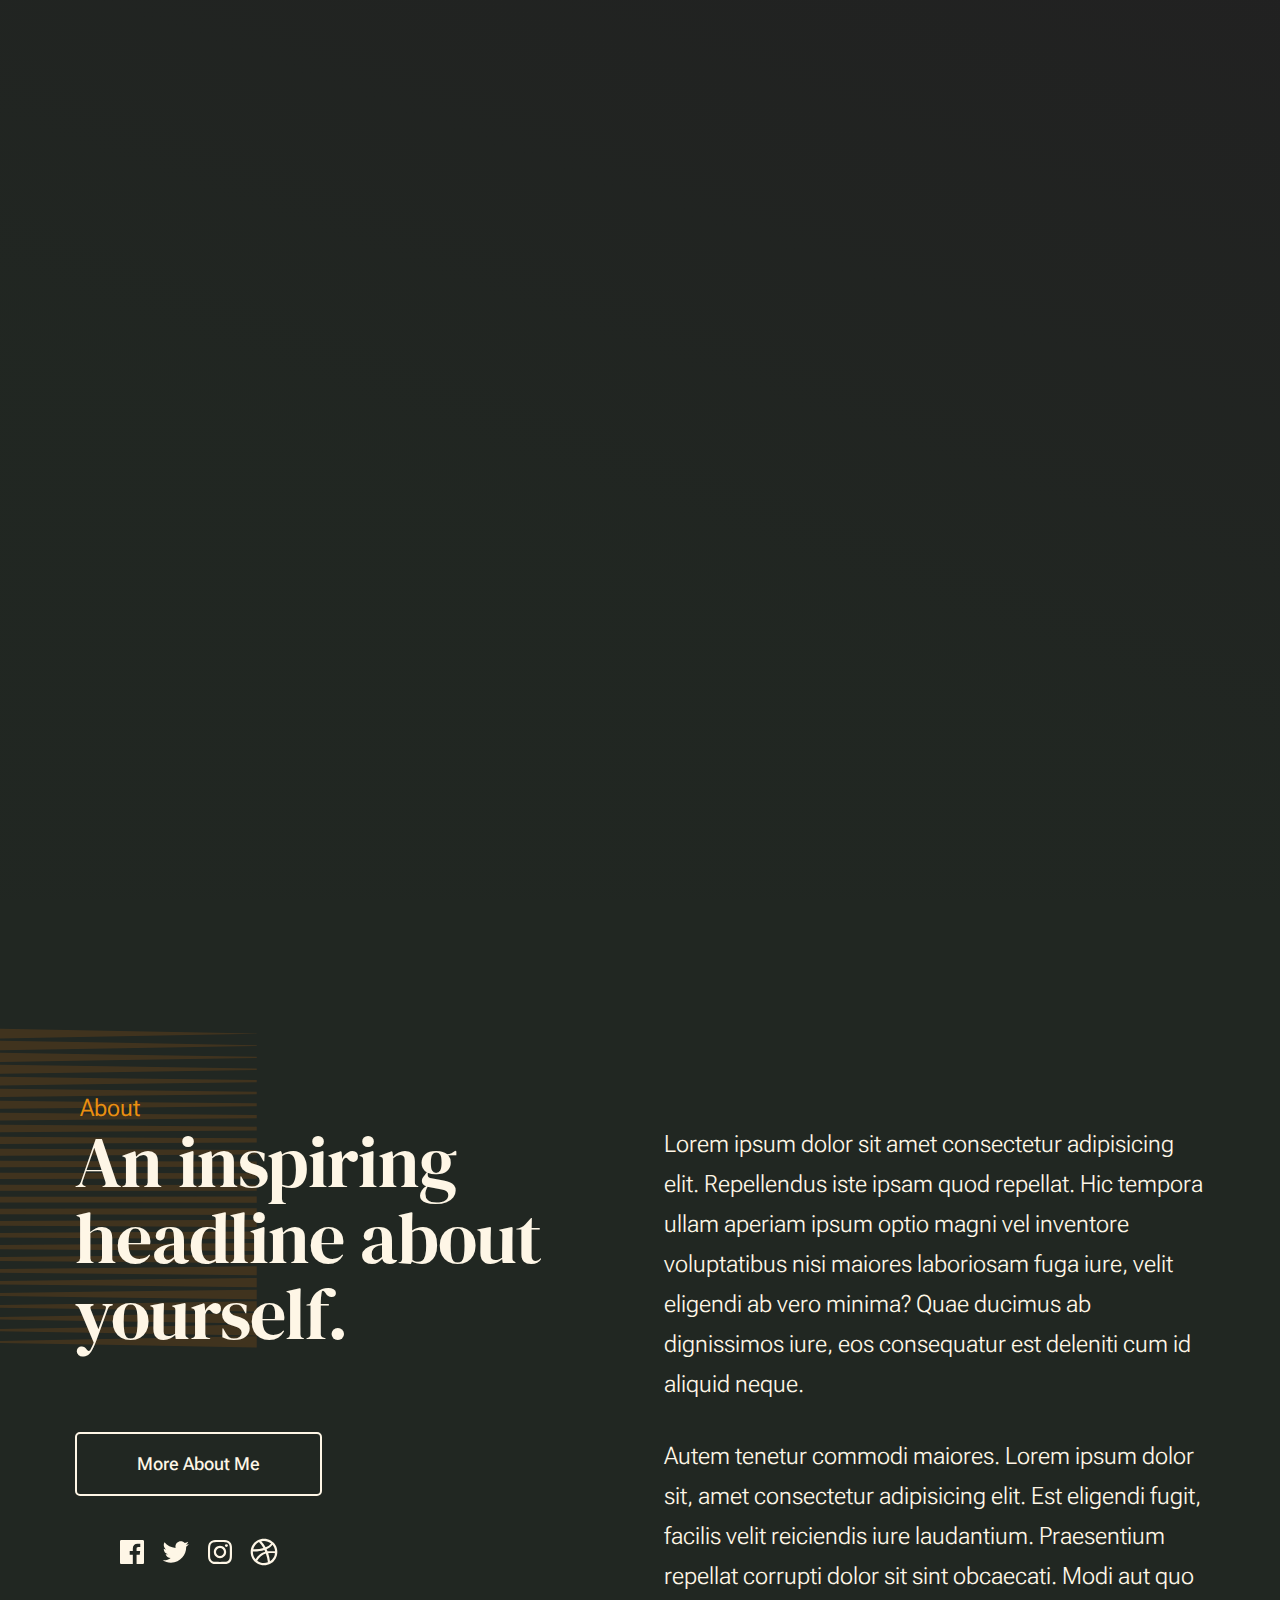
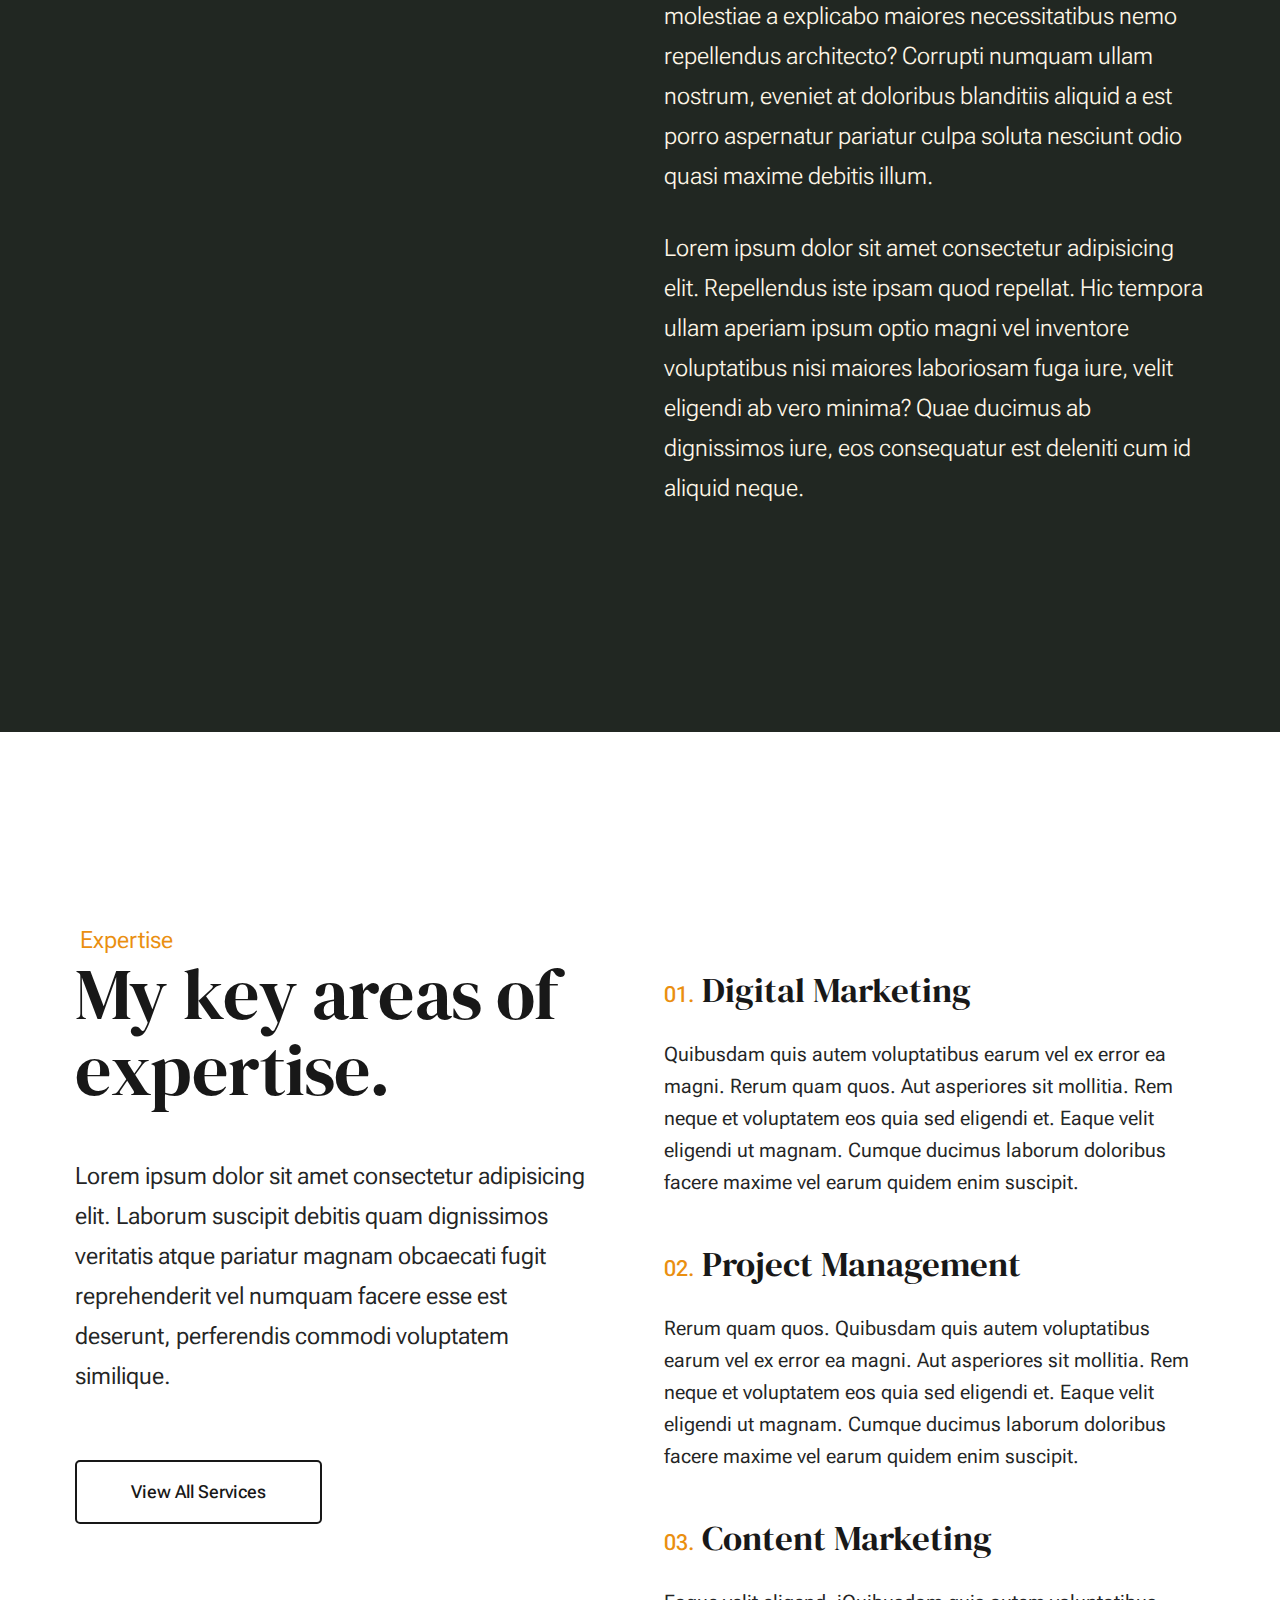
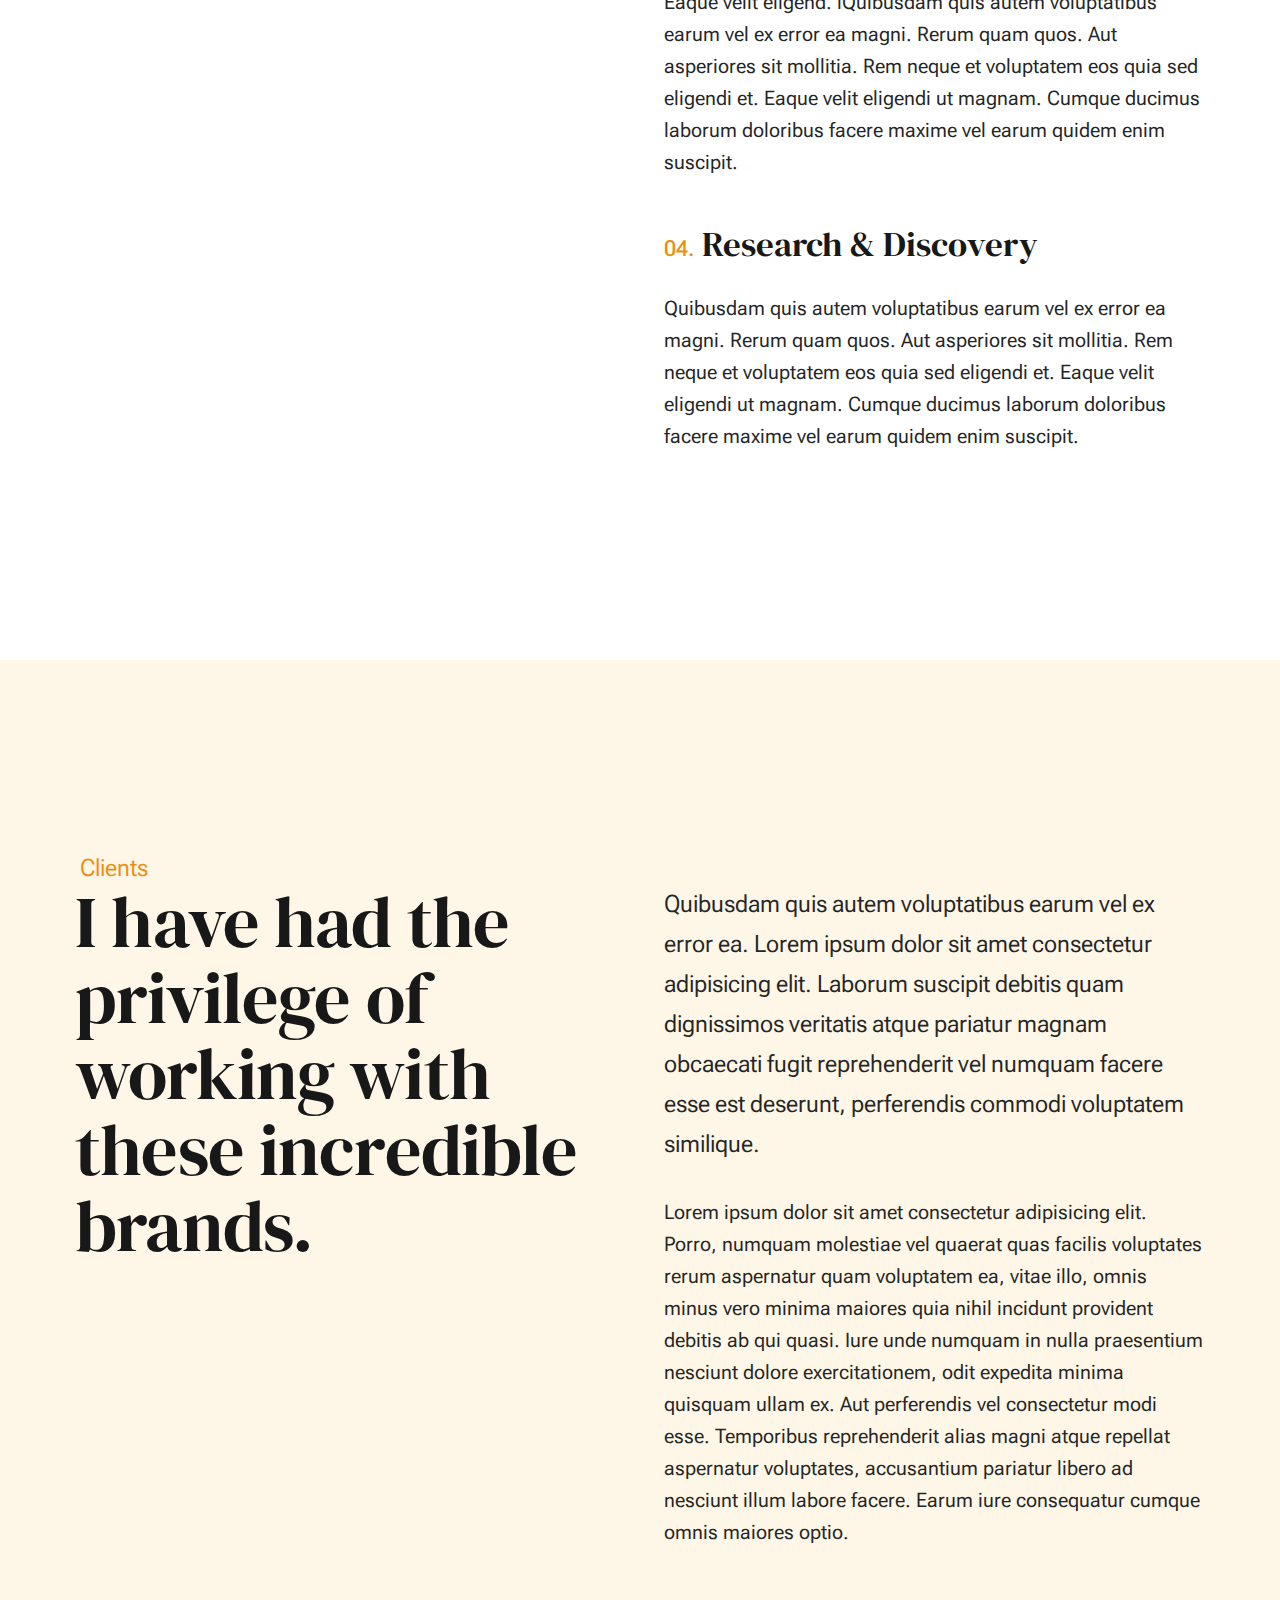
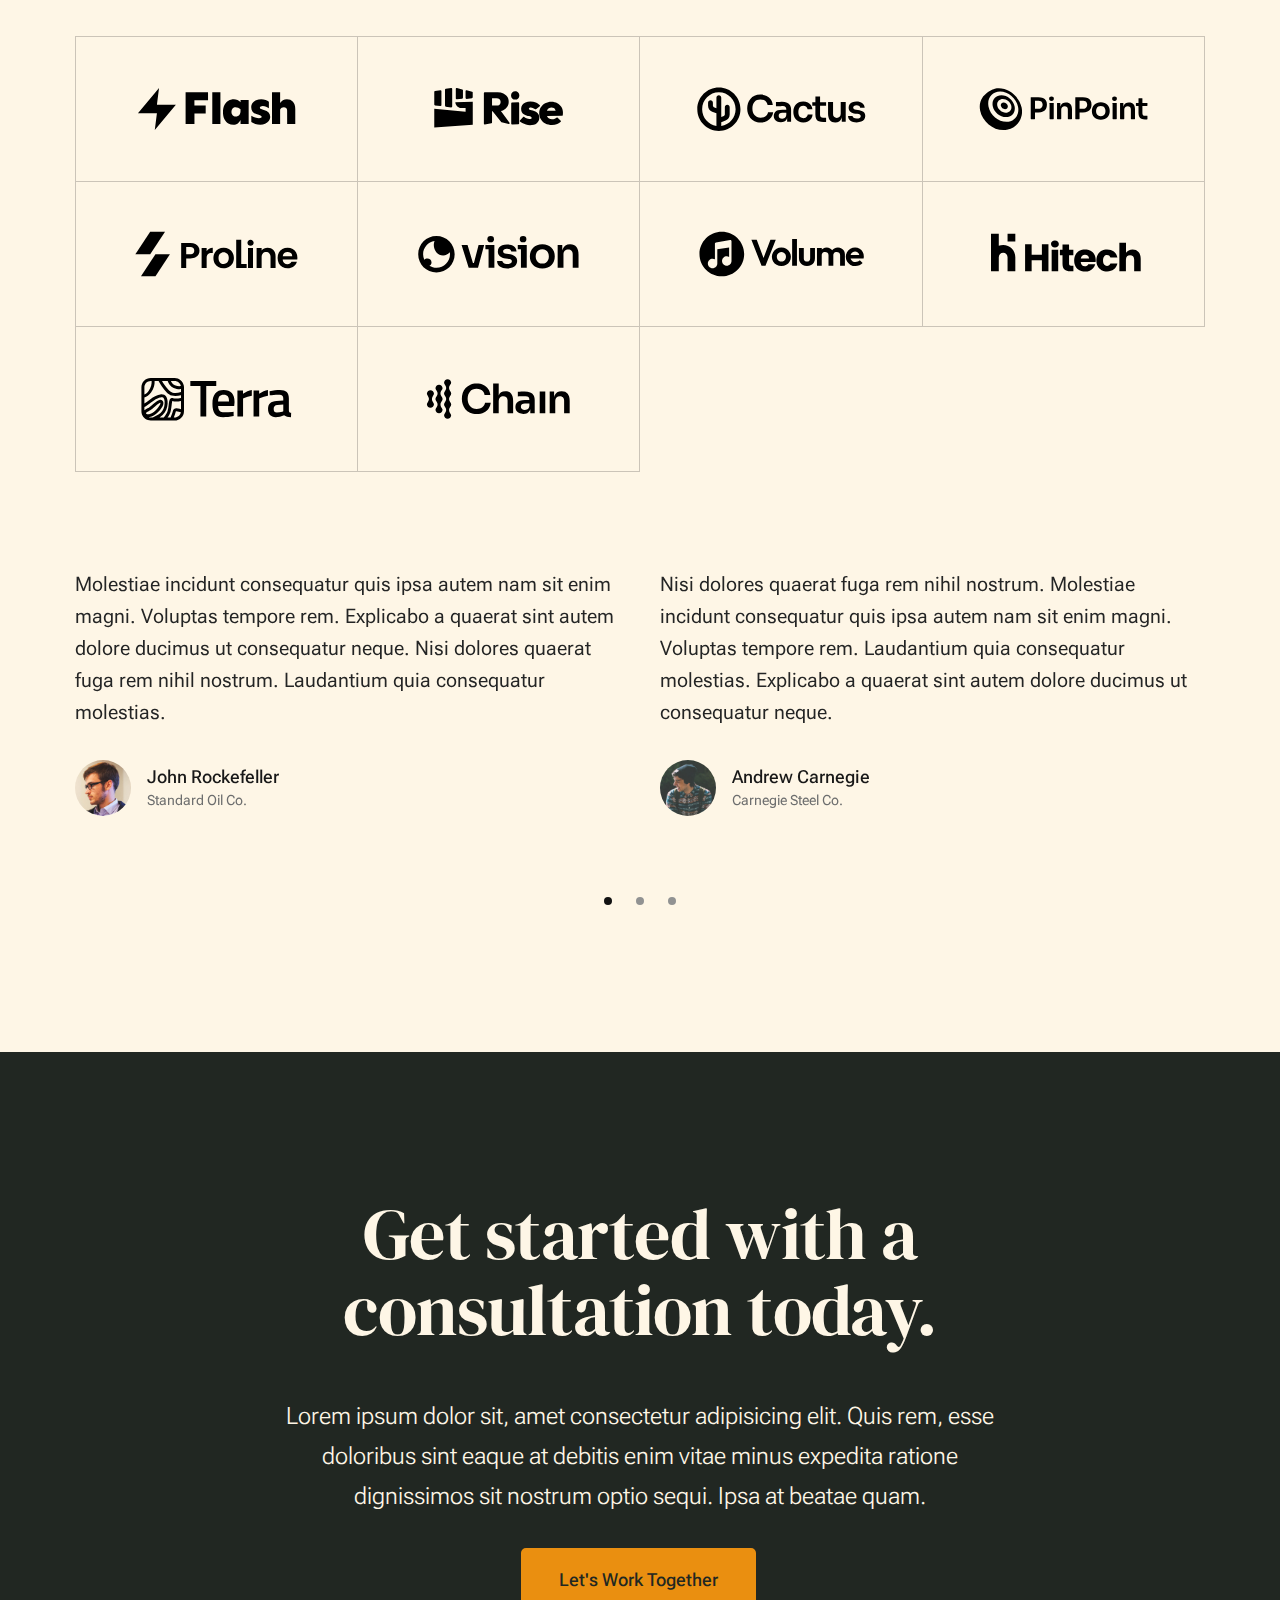
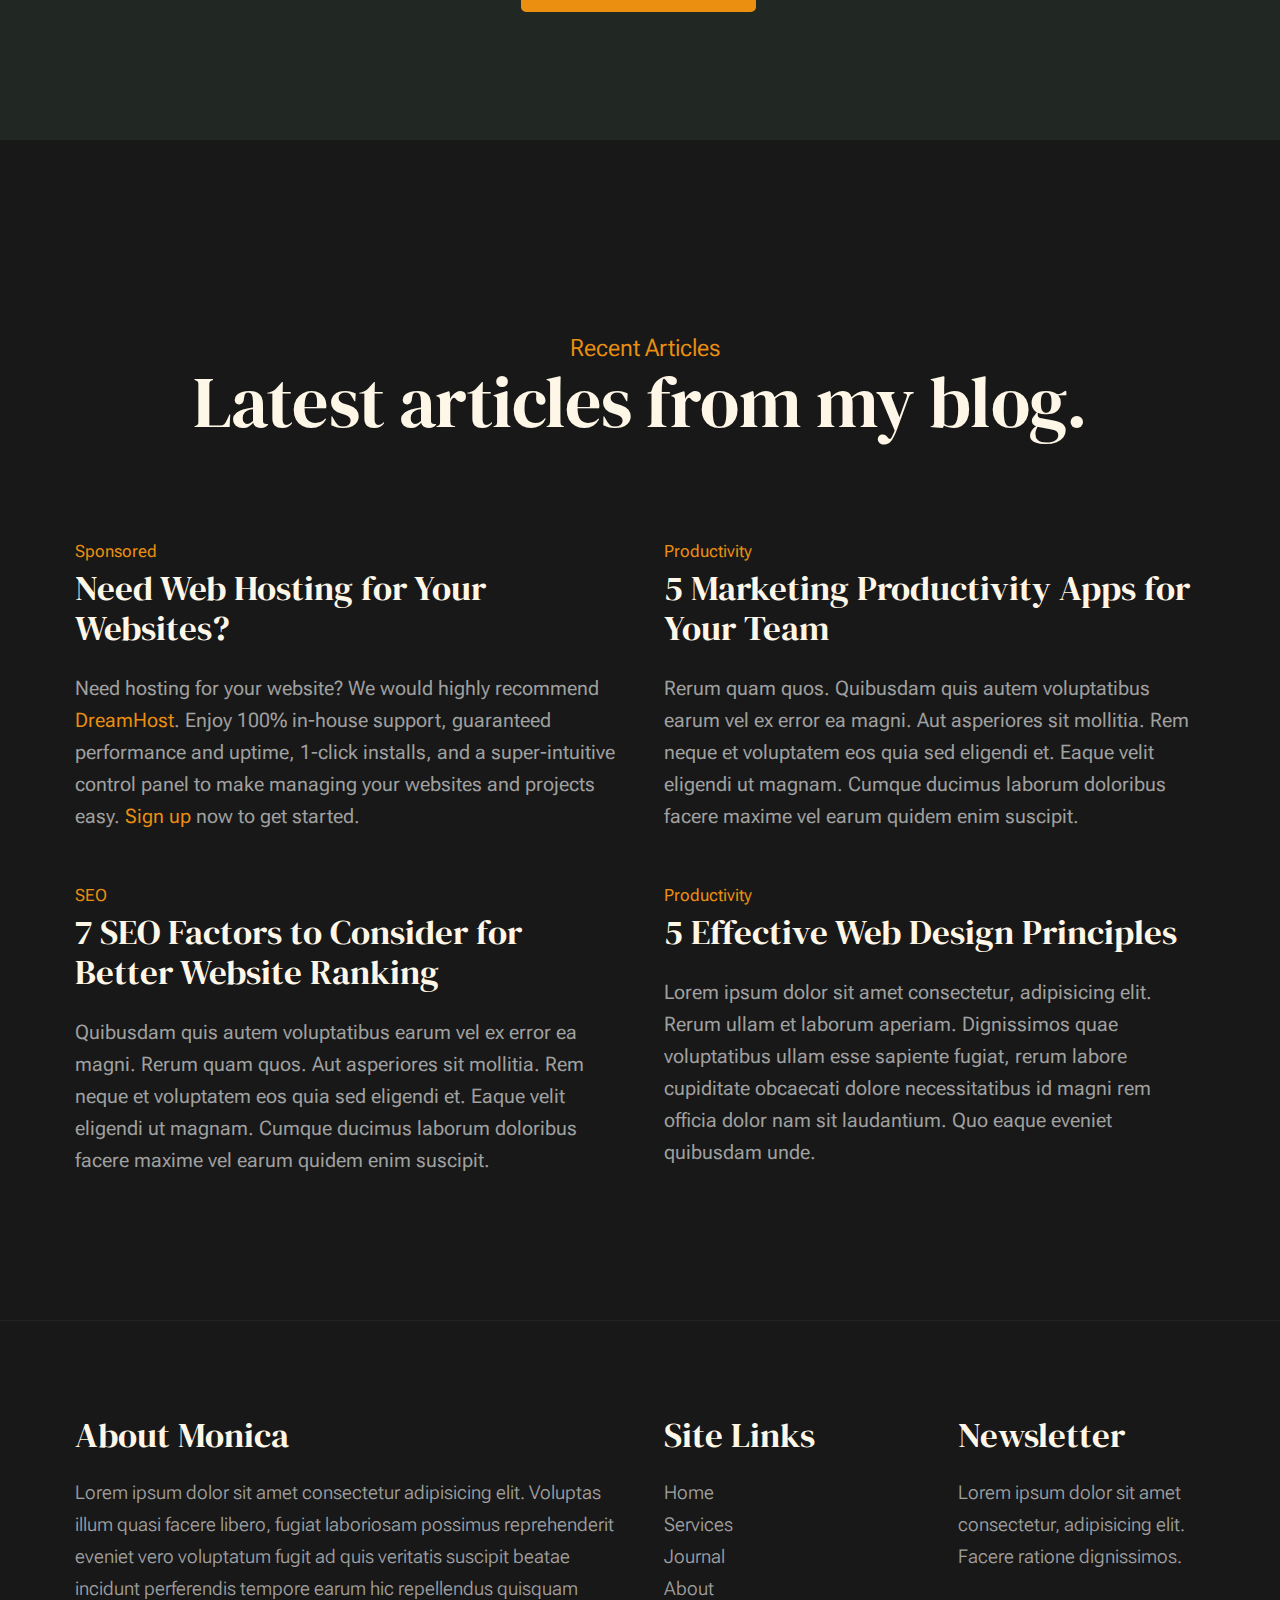
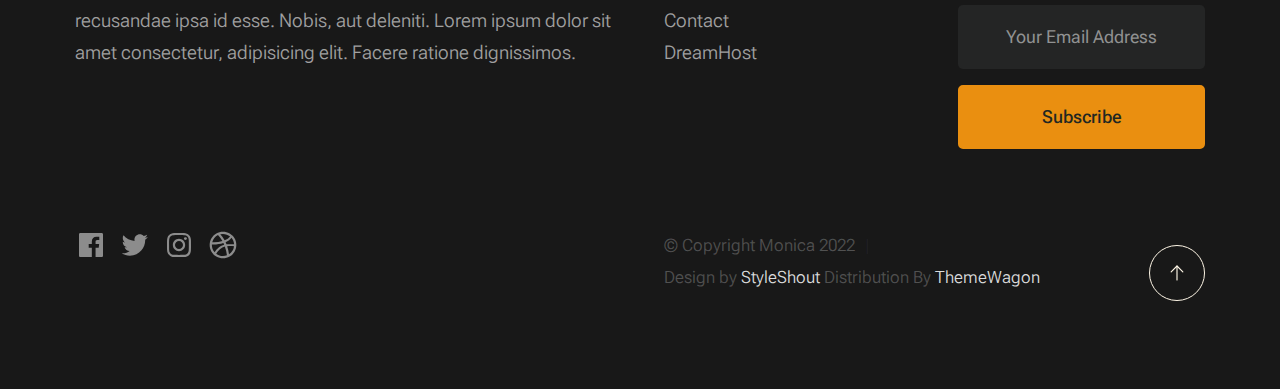
==== index.html @ dadaa689 "first commit" ====
<!DOCTYPE html>
<html lang="en" class="no-js" >
<head>

    <!--- basic page needs
    ================================================== -->
    <meta charset="utf-8">
    <meta name="viewport" content="width=device-width, initial-scale=1">
    <title>Denzel</title>

    <script>
        document.documentElement.classList.remove('no-js');
        document.documentElement.classList.add('js');
    </script>

    <!-- CSS
    ================================================== -->
    <link rel="stylesheet" href="css/vendor.css">
    <link rel="stylesheet" href="css/styles.css">

    <!-- favicons
    ================================================== -->
    <link rel="apple-touch-icon" sizes="180x180" href="apple-touch-icon.png">
    <link rel="icon" type="image/png" sizes="32x32" href="favicon-32x32.png">
    <link rel="icon" type="image/png" sizes="16x16" href="favicon-16x16.png">
    <link rel="manifest" href="site.webmanifest">

</head>


<body id="top">

    
    <!-- preloader
    ================================================== -->
    <div id="preloader">
        <div id="loader" class="dots-fade">
            <div></div>
            <div></div>
            <div></div>
        </div>
    </div>


    <!-- page wrap
    ================================================== -->
    <div id="page" class="s-pagewrap ss-home">


        <!-- # site header 
        ================================================== -->
        <header class="s-header">

            <div class="row s-header__inner width-sixteen-col">

                <div class="s-header__block">
                    <div class="s-header__logo">
                        <a class="logo" href="index.html">
                            <img src="images/logo.png" alt="Homepage">
                        </a>
                    </div>

                    <a class="s-header__menu-toggle" href="#0"><span>Menu</span></a>
                </div> <!-- end s-header__block -->

                <nav class="s-header__nav">
    
                    <ul class="s-header__menu-links">
                        <li><a href="about.html">About</a></li>
                        <li><a href="services.html">Services</a></li>
                        <li><a href="blog.html">Journal</a></li>
                        <li><a href="contact.html">Contact</a></li>
                    </ul> <!-- s-header__menu-links -->

                    <div class="s-header__contact">
                        <a href="contact.html" class="btn btn--primary s-header__contact-btn">Let's Work Together</a>                        
                    </div> <!-- s-header__contact -->
    
                </nav> <!-- end s-header__nav -->

            </div> <!-- end s-header__inner -->

        </header> <!-- end s-header -->


        <!-- # site main content
        ================================================== -->
        <section id="content" class="s-content">

            <!-- intro
            ----------------------------------------------- -->
            <section id="intro" class="s-intro">

                <div class="row s-intro__content width-sixteen-col">

                    <div class="column lg-12 s-intro__content-inner grid-block">
                        
                        <div class="s-intro__content-text">
                            <div class="s-intro__content-pretitle text-pretitle">Hello, I'm Monica</div>
                            <h1 class="s-intro__content-title">
                            I create marketing <br>
                            strategies for your <br>
                            business that get <br>
                            results.
                            </h1>
                        </div> <!-- s-intro__content-text -->

                        <div class="s-intro__content-media"> 
                            <div class="s-intro__content-media-inner">                               
                                <img src="images/intro-bg.jpg" srcset="images/intro-bg.jpg 1x, images/intro-bg@2x.jpg 2x" alt="">
                                <div class="lines">                               
                                    <span></span>                                  
                                </div>
                            </div>
                        </div> <!-- s-intro__content-media -->                      

                        <div class="s-intro__scroll-down">
                            <a href="#about" class="smoothscroll">
                                <div class="scroll-icon">
                                    <svg xmlns="http://www.w3.org/2000/svg" viewBox="0 0 24 24" width="36" height="36" fill="none" stroke="#97b34a" stroke-width="1" stroke-linecap="round" stroke-linejoin="round">&lt;!--!  Atomicons Free 1.00 by @atisalab License - https://atomicons.com/license/ (Icons: CC BY 4.0) Copyright 2021 Atomicons --&gt;<polyline points="7 13 12 18 17 13"></polyline><line x1="12" y1="18" x2="12" y2="6"></line></svg>
                                </div>
                                <span>Scroll for more</span>
                            </a>
                        </div> <!-- s-intro__scroll-down -->
                        
                    </div> <!-- s-intro__content-inner -->

                </div> <!-- s-intro__content -->

            </section> <!-- end s-intro -->

            <!-- about
            ----------------------------------------------- -->
            <section id="about" class="s-about target-section">

                <div class="row s-about__content width-sixteen-col">
                    <div class="column grid-block grid-section-split">

                        <img src="images/geometric_shape.svg" alt="" class="s-about__content-imgbg">

                        <div class="section-header grid-section-split__header">
                            <div class="text-pretitle">About</div>                           
                            <h2 class="text-display-title">
                            An inspiring headline about yourself.
                            </h2>                           
                        </div> <!-- end section-header -->

                        <div class="s-about__content-main grid-section-split__primary">
                            <p class="attention-getter">
                            Lorem ipsum dolor sit amet consectetur adipisicing elit. 
                            Repellendus iste ipsam quod repellat. Hic tempora ullam aperiam 
                            ipsum optio magni vel inventore voluptatibus nisi maiores laboriosam 
                            fuga iure, velit eligendi ab vero minima? Quae ducimus ab dignissimos 
                            iure, eos consequatur est deleniti cum id aliquid neque.
                            </p>

                            <p class="attention-getter">
                            Autem tenetur commodi maiores. Lorem ipsum dolor sit, amet consectetur adipisicing elit.  
                            Est eligendi fugit, facilis velit reiciendis iure laudantium. Praesentium repellat 
                            corrupti dolor sit sint obcaecati. Modi aut quo molestiae a explicabo maiores necessitatibus 
                            nemo repellendus architecto? Corrupti numquam ullam nostrum, eveniet at doloribus blanditiis 
                            aliquid a est porro aspernatur pariatur culpa soluta nesciunt odio quasi maxime debitis illum.
                            </p>

                            <p class="attention-getter">
                            Lorem ipsum dolor sit amet consectetur adipisicing elit. 
                            Repellendus iste ipsam quod repellat. Hic tempora ullam aperiam 
                            ipsum optio magni vel inventore voluptatibus nisi maiores laboriosam 
                            fuga iure, velit eligendi ab vero minima? Quae ducimus ab dignissimos 
                            iure, eos consequatur est deleniti cum id aliquid neque.
                            </p>
                        </div> <!-- end s-about__content-main -->

                        <div class="s-about__content-btn grid-section-split__bottom">
                            <a href="about.html" class="btn btn--stroke u-fullwidth">More About Me</a>

                            <ul class="s-about__social social-list">
                                <li>
                                    <a href="#0">
                                        <svg xmlns="http://www.w3.org/2000/svg" width="24" height="24" viewBox="0 0 24 24" style="fill:rgba(0, 0, 0, 1);transform:;-ms-filter:"><path d="M20,3H4C3.447,3,3,3.448,3,4v16c0,0.552,0.447,1,1,1h8.615v-6.96h-2.338v-2.725h2.338v-2c0-2.325,1.42-3.592,3.5-3.592 c0.699-0.002,1.399,0.034,2.095,0.107v2.42h-1.435c-1.128,0-1.348,0.538-1.348,1.325v1.735h2.697l-0.35,2.725h-2.348V21H20 c0.553,0,1-0.448,1-1V4C21,3.448,20.553,3,20,3z"></path></svg>
                                        <span class="u-screen-reader-text">Facebook</span>
                                    </a>
                                </li>
                                <li>
                                    <a href="#0">
                                        <svg xmlns="http://www.w3.org/2000/svg" width="24" height="24" viewBox="0 0 24 24" style="fill:rgba(0, 0, 0, 1);transform:;-ms-filter:"><path d="M19.633,7.997c0.013,0.175,0.013,0.349,0.013,0.523c0,5.325-4.053,11.461-11.46,11.461c-2.282,0-4.402-0.661-6.186-1.809 c0.324,0.037,0.636,0.05,0.973,0.05c1.883,0,3.616-0.636,5.001-1.721c-1.771-0.037-3.255-1.197-3.767-2.793 c0.249,0.037,0.499,0.062,0.761,0.062c0.361,0,0.724-0.05,1.061-0.137c-1.847-0.374-3.23-1.995-3.23-3.953v-0.05 c0.537,0.299,1.16,0.486,1.82,0.511C3.534,9.419,2.823,8.184,2.823,6.787c0-0.748,0.199-1.434,0.548-2.032 c1.983,2.443,4.964,4.04,8.306,4.215c-0.062-0.3-0.1-0.611-0.1-0.923c0-2.22,1.796-4.028,4.028-4.028 c1.16,0,2.207,0.486,2.943,1.272c0.91-0.175,1.782-0.512,2.556-0.973c-0.299,0.935-0.936,1.721-1.771,2.22 c0.811-0.088,1.597-0.312,2.319-0.624C21.104,6.712,20.419,7.423,19.633,7.997z"></path></svg>
                                        <span class="u-screen-reader-text">Twitter</span>
                                    </a>
                                </li>
                                <li>
                                    <a href="#0">
                                        <svg xmlns="http://www.w3.org/2000/svg" width="24" height="24" viewBox="0 0 24 24" style="fill:rgba(0, 0, 0, 1);transform:;-ms-filter:"><path d="M11.999,7.377c-2.554,0-4.623,2.07-4.623,4.623c0,2.554,2.069,4.624,4.623,4.624c2.552,0,4.623-2.07,4.623-4.624 C16.622,9.447,14.551,7.377,11.999,7.377L11.999,7.377z M11.999,15.004c-1.659,0-3.004-1.345-3.004-3.003 c0-1.659,1.345-3.003,3.004-3.003s3.002,1.344,3.002,3.003C15.001,13.659,13.658,15.004,11.999,15.004L11.999,15.004z"></path><circle cx="16.806" cy="7.207" r="1.078"></circle><path d="M20.533,6.111c-0.469-1.209-1.424-2.165-2.633-2.632c-0.699-0.263-1.438-0.404-2.186-0.42 c-0.963-0.042-1.268-0.054-3.71-0.054s-2.755,0-3.71,0.054C7.548,3.074,6.809,3.215,6.11,3.479C4.9,3.946,3.945,4.902,3.477,6.111 c-0.263,0.7-0.404,1.438-0.419,2.186c-0.043,0.962-0.056,1.267-0.056,3.71c0,2.442,0,2.753,0.056,3.71 c0.015,0.748,0.156,1.486,0.419,2.187c0.469,1.208,1.424,2.164,2.634,2.632c0.696,0.272,1.435,0.426,2.185,0.45 c0.963,0.042,1.268,0.055,3.71,0.055s2.755,0,3.71-0.055c0.747-0.015,1.486-0.157,2.186-0.419c1.209-0.469,2.164-1.424,2.633-2.633 c0.263-0.7,0.404-1.438,0.419-2.186c0.043-0.962,0.056-1.267,0.056-3.71s0-2.753-0.056-3.71C20.941,7.57,20.801,6.819,20.533,6.111z M19.315,15.643c-0.007,0.576-0.111,1.147-0.311,1.688c-0.305,0.787-0.926,1.409-1.712,1.711c-0.535,0.199-1.099,0.303-1.67,0.311 c-0.95,0.044-1.218,0.055-3.654,0.055c-2.438,0-2.687,0-3.655-0.055c-0.569-0.007-1.135-0.112-1.669-0.311 c-0.789-0.301-1.414-0.923-1.719-1.711c-0.196-0.534-0.302-1.099-0.311-1.669c-0.043-0.95-0.053-1.218-0.053-3.654 c0-2.437,0-2.686,0.053-3.655c0.007-0.576,0.111-1.146,0.311-1.687c0.305-0.789,0.93-1.41,1.719-1.712 c0.534-0.198,1.1-0.303,1.669-0.311c0.951-0.043,1.218-0.055,3.655-0.055c2.437,0,2.687,0,3.654,0.055 c0.571,0.007,1.135,0.112,1.67,0.311c0.786,0.303,1.407,0.925,1.712,1.712c0.196,0.534,0.302,1.099,0.311,1.669 c0.043,0.951,0.054,1.218,0.054,3.655c0,2.436,0,2.698-0.043,3.654H19.315z"></path></svg>
                                        <span class="u-screen-reader-text">Instagram</span>
                                    </a>
                                </li>
                                <li>
                                    <a href="#0">
                                        <svg xmlns="http://www.w3.org/2000/svg" width="24" height="24" viewBox="0 0 24 24" style="fill: rgba(0, 0, 0, 1);transform: ;msFilter:;"><path d="M20.66 6.98a9.932 9.932 0 0 0-3.641-3.64C15.486 2.447 13.813 2 12 2s-3.486.447-5.02 1.34c-1.533.893-2.747 2.107-3.64 3.64S2 10.187 2 12s.446 3.487 1.34 5.02a9.924 9.924 0 0 0 3.641 3.64C8.514 21.553 10.187 22 12 22s3.486-.447 5.02-1.34a9.932 9.932 0 0 0 3.641-3.64C21.554 15.487 22 13.813 22 12s-.446-3.487-1.34-5.02zM12 3.66c2 0 3.772.64 5.32 1.919-.92 1.174-2.286 2.14-4.1 2.9-1.002-1.813-2.088-3.327-3.261-4.54A7.715 7.715 0 0 1 12 3.66zM5.51 6.8a8.116 8.116 0 0 1 2.711-2.22c1.212 1.201 2.325 2.7 3.34 4.5-2 .6-4.114.9-6.341.9-.573 0-1.006-.013-1.3-.04A8.549 8.549 0 0 1 5.51 6.8zM3.66 12c0-.054.003-.12.01-.2.007-.08.01-.146.01-.2.254.014.641.02 1.161.02 2.666 0 5.146-.367 7.439-1.1.187.373.381.793.58 1.26-1.32.293-2.674 1.006-4.061 2.14S6.4 16.247 5.76 17.5c-1.4-1.587-2.1-3.42-2.1-5.5zM12 20.34c-1.894 0-3.594-.587-5.101-1.759.601-1.187 1.524-2.322 2.771-3.401 1.246-1.08 2.483-1.753 3.71-2.02a29.441 29.441 0 0 1 1.56 6.62 8.166 8.166 0 0 1-2.94.56zm7.08-3.96a8.351 8.351 0 0 1-2.58 2.621c-.24-2.08-.7-4.107-1.379-6.081.932-.066 1.765-.1 2.5-.1.799 0 1.686.034 2.659.1a8.098 8.098 0 0 1-1.2 3.46zm-1.24-5c-1.16 0-2.233.047-3.22.14a27.053 27.053 0 0 0-.68-1.62c2.066-.906 3.532-2.006 4.399-3.3 1.2 1.414 1.854 3.027 1.96 4.84-.812-.04-1.632-.06-2.459-.06z"></path></svg>
                                        <span class="u-screen-reader-text">Dribbble</span>
                                    </a>
                                </li>
                            </ul> <!-- end s-footer__social -->
                        </div> <!-- end s-about__content-btn -->
                    
                    </div> <!-- content-inner -->
                </div>
                
            </section> <!-- end s-about -->

            <!-- expertise
            ----------------------------------------------- -->
            <section id="expertise" class="s-expertise">

                <div class="row s-expertise__content width-sixteen-col">
                    <div class="column xl-12 grid-block grid-section-split">

                        <div class="section-header grid-section-split__header">
                            <div class="text-pretitle">Expertise</div>                           
                            <h2 class="text-display-title">
                            My key areas of expertise.
                            </h2>     
                            
                            <p class="lead">
                            Lorem ipsum dolor sit amet consectetur adipisicing elit. Laborum suscipit debitis quam dignissimos veritatis atque pariatur magnam obcaecati fugit reprehenderit vel numquam facere esse est deserunt, perferendis commodi voluptatem similique.
                            </p>
                        </div> <!-- end section-header -->

                        <div class="s-expertise__content-main grid-section-split__primary">

                            <div class="grid-list-items list-items show-ctr">
                                <div class="grid-list-items__item list-items__item">
                                    <div class="grid-list-items__title list-items__item-header">
                                        <h3 class="list-items__item-title">Digital Marketing</h3>
                                    </div>
                                    <div class="grid-list-items__text list-items__item-text">
                                        <p>
                                        Quibusdam quis autem voluptatibus earum vel ex error ea magni. Rerum quam quos. Aut asperiores 
                                        sit mollitia. Rem neque et voluptatem eos quia sed eligendi et. Eaque velit eligendi ut 
                                        magnam. Cumque ducimus laborum doloribus facere maxime vel earum quidem enim suscipit.
                                        </p>
                                    </div>
                                </div> <!-- list-item -->
                                <div class="grid-list-items__item list-items__item">
                                    <div class="grid-list-items__title list-items__item-header">
                                        <h3 class="list-items__item-title">Project Management</h3>
                                    </div>
                                    <div class="grid-list-items__text list-items__item-text">
                                        <p>
                                        Rerum quam quos. Quibusdam quis autem voluptatibus earum vel ex error ea magni. Aut asperiores 
                                        sit mollitia. Rem neque et voluptatem eos quia sed eligendi et. Eaque velit eligendi ut 
                                        magnam. Cumque ducimus laborum doloribus facere maxime vel earum quidem enim suscipit.
                                        </p>
                                    </div>
                                </div> <!-- list-expertise__item -->
                                <div class="grid-list-items__item list-items__item">
                                    <div class="grid-list-items__title list-items__item-header">
                                        <h3 class="list-items__item-title">Content Marketing</h3>
                                    </div>
                                    <div class="grid-list-items__text list-items__item-text">
                                        <p>
                                        Eaque velit eligend. iQuibusdam quis autem voluptatibus earum vel ex error ea magni. 
                                        Rerum quam quos. Aut asperiores sit mollitia. Rem neque et voluptatem eos quia sed eligendi et. 
                                        Eaque velit eligendi ut magnam. Cumque ducimus laborum doloribus facere maxime vel earum quidem enim suscipit.
                                        </p>
                                    </div>
                                </div> <!-- list-expertise__item -->
                                <div class="grid-list-items__item list-items__item">
                                    <div class="grid-list-items__title list-items__item-header">
                                        <h3 class="list-items__item-title">Research & Discovery</h3>
                                    </div>
                                    <div class="grid-list-items__text list-items__item-text">
                                        <p>
                                        Quibusdam quis autem voluptatibus earum vel ex error ea magni. Rerum quam quos. Aut asperiores 
                                        sit mollitia. Rem neque et voluptatem eos quia sed eligendi et. Eaque velit eligendi ut 
                                        magnam. Cumque ducimus laborum doloribus facere maxime vel earum quidem enim suscipit.
                                        </p>
                                    </div>
                                </div> <!-- list-expertise__item -->

                            </div> <!-- grid-list-items -->
                        </div> <!-- end s-expertise__content-main -->

                        <div class="s-expertise__content-btn grid-section-split__bottom">
                            <a href="services.html" class="btn btn--stroke u-fullwidth">View All Services</a>
                        </div> <!-- end s-about__content-btn -->

                    </div> <!-- end grid-block-->
                </div> <!-- end s-expertise__content -->

            </section> <!-- end s-expertise -->

            <!-- clients
            ----------------------------------------------- -->
            <section id="clients" class="s-clients">          

                <div class="row s-clients__content-block width-sixteen-col">
                    <div class="column xl-12 grid-block grid-section-split">
                    
                        <div class="section-header grid-section-split__header">
                            <div class="text-pretitle">Clients</div>                           
                            <h2 class="text-display-title">
                            I have had the privilege of working with these incredible brands.
                            </h2>       
                        </div> <!-- end section-header -->
                    
                        <div class="grid-section-split__primary">
                            <p class="lead">
                            Quibusdam quis autem voluptatibus earum vel ex error ea. Lorem ipsum dolor sit amet consectetur 
                            adipisicing elit. Laborum suscipit debitis quam dignissimos veritatis atque pariatur magnam 
                            obcaecati fugit reprehenderit vel numquam facere esse est deserunt, perferendis commodi voluptatem similique.
                            </p>   

                            <p>
                            Lorem ipsum dolor sit amet consectetur adipisicing elit. Porro, numquam molestiae vel quaerat quas 
                            facilis voluptates rerum aspernatur quam voluptatem ea, vitae illo, omnis minus vero minima maiores 
                            quia nihil incidunt provident debitis ab qui quasi. Iure unde numquam in nulla praesentium nesciunt 
                            dolore exercitationem, odit expedita minima quisquam ullam ex. Aut perferendis vel consectetur modi esse.
                            Temporibus reprehenderit alias magni atque repellat aspernatur voluptates, accusantium pariatur libero ad 
                            nesciunt illum labore facere. Earum iure consequatur cumque omnis maiores optio.
                            </p>
                        </div> <!-- end grid-section-split__primary -->
                    
                    </div> <!-- end column -->
                </div> <!-- end row -->

                <div class="row s-clients__content-block width-sixteen-col">
                    <div class="column xl-12">
                    
                        <div class="clients-list">                            
                            <div class="clients-list__item">
                                <a href="#0">
                                    <img src="images/clients/flash.svg" alt="">
                                </a>
                            </div>
                            <div class="clients-list__item">
                                <a href="#0">
                                    <img src="images/clients/rise.svg" alt="">
                                </a>
                            </div>
                            <div class="clients-list__item">
                                <a href="#0">
                                    <img src="images/clients/cactus.svg" alt="">
                                </a>
                            </div>
                            <div class="clients-list__item">
                                <a href="#0">
                                    <img src="images/clients/pinpoint.svg" alt="">
                                </a>
                            </div>
                            <div class="clients-list__item">
                                <a href="#0">
                                    <img src="images/clients/proline.svg" alt="">
                                </a>
                            </div>
                            <div class="clients-list__item">
                                <a href="#0">
                                    <img src="images/clients/vision.svg" alt="">
                                </a>
                            </div>
                            <div class="column clients-list__item">
                                <a href="#0">
                                    <img src="images/clients/volume.svg" alt="">
                                </a>
                            </div>
                            <div class="column clients-list__item">
                                <a href="#0">
                                    <img src="images/clients/hitech.svg" alt="">
                                </a>
                            </div><div class="clients-list__item">
                                <a href="#0">
                                    <img src="images/clients/terra.svg" alt="">
                                </a>
                            </div>
                            <div class="clients-list__item">
                                <a href="#0">
                                    <img src="images/clients/chain.svg" alt="">
                                </a>
                            </div>
                        </div> <!-- end clients-list -->

                    </div> <!-- end column -->
                </div> <!-- end row -->
                                
                <div class="row s-clients__content-block width-sixteen-col">
                    <div class="column xl-12 testimonials">
                    
                        <div class="swiper-container testimonials__slider home-slider">

                            <div class="swiper-wrapper">
                                <div class="testimonials__slide swiper-slide">
                                    <p>
                                    Molestiae incidunt consequatur quis ipsa autem nam sit enim magni. Voluptas tempore rem. 
                                    Explicabo a quaerat sint autem dolore ducimus ut consequatur neque. Nisi dolores quaerat fuga rem nihil nostrum.
                                    Laudantium quia consequatur molestias.
                                    </p>
                                    <div class="testimonials__author">
                                        <img src="images/avatars/user-01.jpg" alt="Author image" class="testimonials__avatar">
                                        <cite class="testimonials__cite">
                                            <strong>John Rockefeller</strong>
                                            <span>Standard Oil Co.</span>
                                        </cite>
                                    </div>
                                </div>
                                <div class="testimonials__slide swiper-slide">
                                    <p>
                                    Nisi dolores quaerat fuga rem nihil nostrum. Molestiae incidunt consequatur quis ipsa autem nam sit enim magni. 
                                    Voluptas tempore rem. Laudantium quia consequatur molestias.
                                    Explicabo a quaerat sint autem dolore ducimus ut consequatur neque.
                                    </p>
                                    <div class="testimonials__author">
                                        <img src="images/avatars/user-04.jpg" alt="Author image" class="testimonials__avatar">
                                        <cite class="testimonials__cite">
                                            <strong>Andrew Carnegie</strong>
                                            <span>Carnegie Steel Co.</span>
                                        </cite>
                                    </div>
                                </div>
                                <div class="testimonials__slide swiper-slide">
                                    <p>
                                    Voluptas tempore rem. Molestiae incidunt consequatur quis ipsa autem nam sit enim magni.  
                                    Explicabo a quaerat sint autem dolore ducimus ut consequatur neque. 
                                    Nisi dolores quaerat fuga rem nihil nostrum. Laudantium quia consequatur molestias.
                                    </p>
                                    <div class="testimonials__author">
                                        <img src="images/avatars/user-06.jpg" alt="Author image" class="testimonials__avatar">
                                        <cite class="testimonials__cite">
                                            <strong>Henry Ford</strong>
                                            <span>Ford Motor Co.</span>
                                        </cite>
                                    </div>
                                </div>
                                <div class="testimonials__slide swiper-slide">
                                    <p>
                                    Molestiae incidunt consequatur quis ipsa autem nam sit enim magni. Voluptas tempore rem. 
                                    Explicabo a quaerat sint autem dolore ducimus ut consequatur neque. Nisi dolores quaerat fuga rem nihil nostrum.
                                    Laudantium quia consequatur molestias.
                                    </p>
                                    <div class="testimonials__author">
                                        <img src="images/avatars/user-02.jpg" alt="Author image" class="testimonials__avatar">
                                        <cite class="testimonials__cite">
                                            <strong>John Morgan</strong>
                                            <span>JP Morgan & Co.</span>
                                        </cite>
                                    </div>
                                </div> 
                            </div> <!-- end swiper-wrapper --> 

                            <div class="swiper-pagination"></div>

                        </div> <!--end testimonials__slider -->                    
                    
                    </div> <!-- end column -->
                </div> <!-- end row -->


            </section> <!-- end s-clients -->            

        </section> <!-- s-content-->

        <!-- # cta
        ================================================== -->
        <section id="cta" class="s-cta">

            <div class="row row-x-center text-center">
                <div class="column xl-8 lg-12">

                    <div class="s-cta__content">
                        <h2 class="text-display-title">
                        Get started with a consultation today.
                        </h2>
                        <p class="lead">
                        Lorem ipsum dolor sit, amet consectetur adipisicing elit. Quis rem, esse doloribus sint eaque at debitis enim vitae minus expedita ratione dignissimos sit nostrum optio sequi. Ipsa at beatae quam.
                        </p>
                        <a href="contact.html" class="btn btn--primary">Let's Work Together</a>
                    </div>

                </div>
            </div>

        </section> <!-- end s-cta -->

        <!-- # journal
        ================================================== -->
        <section id="journal" class="s-journal">

            <div class="row s-journal__content width-sixteen-col">
                <div class="column xl-12 grid-block">

                    <div class="grid-full section-header text-center">
                        <div class="text-pretitle">Recent Articles</div>                           
                        <h2 class="text-display-title">
                        Latest articles from my blog.
                        </h2>  
                    </div> <!-- end section-header --> 

                    <div class="grid-full s-journal__content-main grid-list-items">

                        <div class="grid-list-items__item blog-card">
                            <div class="blog-card__header">
                                <div class="blog-card__cat-links">
                                    <a href="https://www.dreamhost.com/r.cgi?287326">Sponsored</a>
                                </div>
                                <h3 class="blog-card__title"><a href="https://www.dreamhost.com/r.cgi?287326">Need Web Hosting for Your Websites?</a></h3>
                            </div>
                            <div class="blog-card__text">
                                <p>
                                Need hosting for your website? We would highly recommend <a href="https://www.dreamhost.com/r.cgi?287326">DreamHost</a>.
                                Enjoy 100% in-house support, guaranteed performance and uptime, 1-click installs, and a super-intuitive control 
                                panel to make managing your websites and projects easy. <a href="https://www.dreamhost.com/r.cgi?287326">Sign up</a> now to get started.
                                </p>
                            </div>
                        </div> <!-- end blog-card -->
                        <div class="grid-list-items__item blog-card">
                            <div class="blog-card__header">
                                <div class="blog-card__cat-links">
                                    <a href="blog.html">Productivity</a>
                                </div>
                                <h3 class="blog-card__title"><a href="single.html">5 Marketing Productivity Apps for Your Team</a></h3>
                            </div>
                            <div class="blog-card__text">
                                <p>
                                Rerum quam quos. Quibusdam quis autem voluptatibus earum vel ex error ea magni. Aut asperiores 
                                sit mollitia. Rem neque et voluptatem eos quia sed eligendi et. Eaque velit eligendi ut 
                                magnam. Cumque ducimus laborum doloribus facere maxime vel earum quidem enim suscipit.
                                </p>
                            </div>
                        </div> <!-- end blog-card -->
                        <div class="grid-list-items__item blog-card">
                            <div class="blog-card__header">
                                <div class="blog-card__cat-links">
                                    <a href="blog.html">SEO</a>
                                </div>
                                <h3 class="blog-card__title"><a href="single.html">7 SEO Factors to Consider for Better Website Ranking</a></h3>
                            </div>
                            <div class="blog-card__text">
                                <p>
                                Quibusdam quis autem voluptatibus earum vel ex error ea magni. Rerum quam quos. Aut asperiores 
                                sit mollitia. Rem neque et voluptatem eos quia sed eligendi et. Eaque velit eligendi ut 
                                magnam. Cumque ducimus laborum doloribus facere maxime vel earum quidem enim suscipit.
                                </p>
                            </div>
                        </div> <!-- end blog card -->
                        <div class="grid-list-items__item blog-card">
                            <div class="blog-card__header">
                                <div class="blog-card__cat-links">
                                    <a href="blog.html">Productivity</a>
                                </div>
                                <h3 class="blog-card__title"><a href="single.html">5 Effective Web Design Principles</a></h3>
                            </div>
                            <div class="blog-card__text">
                                <p>
                                Lorem ipsum dolor sit amet consectetur, adipisicing elit. Rerum ullam et laborum aperiam. 
                                Dignissimos quae voluptatibus ullam esse sapiente fugiat, rerum labore cupiditate obcaecati 
                                dolore necessitatibus id magni rem officia dolor nam sit laudantium. Quo eaque eveniet quibusdam unde. 
                                </p>
                            </div>
                        </div> <!-- end blog-card -->

                    </div> <!-- end grid-list-items -->

                </div> <!-- end grid-block-->
            </div> <!-- end s-journal__content -->

        </section> <!-- end s-journal -->


        <!-- # footer 
        ================================================== -->
        <footer class="s-footer">
            <div class="row s-footer__content">
                <div class="column xl-6 lg-6 md-12 s-footer__block s-footer__about">                    
                    <h3>About Monica</h3>
                    <p>
                    Lorem ipsum dolor sit amet consectetur adipisicing elit. Voluptas illum quasi facere libero, 
                    fugiat laboriosam possimus reprehenderit eveniet vero voluptatum fugit ad quis veritatis suscipit beatae 
                    incidunt perferendis tempore earum hic repellendus quisquam recusandae ipsa id esse. Nobis, aut deleniti.
                    Lorem ipsum dolor sit amet consectetur, adipisicing elit. Facere ratione dignissimos.
                    </p>               
                </div>                
                <div class="column xl-3 lg-6 md-12 s-footer__block s-footer__site-links">
                    <h3>Site Links</h3>
                    <ul class="link-list">
                        <li><a href="index.html">Home</a></li>
                        <li><a href="services.html">Services</a></li>
                        <li><a href="blog.html">Journal</a></li>
                        <li><a href="about.html">About</a></li>
                        <li><a href="contact.html">Contact</a></li>
                        <li><a href="https://www.dreamhost.com/r.cgi?287326">DreamHost</a></li>
                    </ul>
                </div>
                <div class="column xl-3 lg-6 md-12 tab-12 s-footer__block s-footer__newsletter">
                    <h3>Newsletter</h3>

                    <p>
                    Lorem ipsum dolor sit amet consectetur, adipisicing elit. Facere ratione dignissimos.
                    </p>

                    <div class="subscribe-form">
                        <form id="mc-form" class="mc-form">
                            <input type="email" name="EMAIL" id="mce-EMAIL" class="u-fullwidth text-center" placeholder="Your Email Address" title="The domain portion of the email address is invalid (the portion after the @)." pattern="^([^\x00-\x20\x22\x28\x29\x2c\x2e\x3a-\x3c\x3e\x40\x5b-\x5d\x7f-\xff]+|\x22([^\x0d\x22\x5c\x80-\xff]|\x5c[\x00-\x7f])*\x22)(\x2e([^\x00-\x20\x22\x28\x29\x2c\x2e\x3a-\x3c\x3e\x40\x5b-\x5d\x7f-\xff]+|\x22([^\x0d\x22\x5c\x80-\xff]|\x5c[\x00-\x7f])*\x22))*\x40([^\x00-\x20\x22\x28\x29\x2c\x2e\x3a-\x3c\x3e\x40\x5b-\x5d\x7f-\xff]+|\x5b([^\x0d\x5b-\x5d\x80-\xff]|\x5c[\x00-\x7f])*\x5d)(\x2e([^\x00-\x20\x22\x28\x29\x2c\x2e\x3a-\x3c\x3e\x40\x5b-\x5d\x7f-\xff]+|\x5b([^\x0d\x5b-\x5d\x80-\xff]|\x5c[\x00-\x7f])*\x5d))*(\.\w{2,})+$" required>
                            <input type="submit" name="subscribe" value="Subscribe" class="btn btn--primary btn--small u-fullwidth">
                            <!-- <div style="position: absolute; left: -5000px;" aria-hidden="true"><input type="text" name="b_cdb7b577e41181934ed6a6a44_9a91cfe7b3" tabindex="-1" value=""></div> -->
                            <div class="mc-status"></div>
                        </form>
                    </div>
                </div>
            </div>    
            
            <div class="row s-footer__bottom">
                <div class="column xl-6 lg-12">
                    <ul class="s-footer__social social-list">
                        <li>
                            <a href="#0">
                                <svg xmlns="http://www.w3.org/2000/svg" width="24" height="24" viewBox="0 0 24 24" style="fill:rgba(0, 0, 0, 1);transform:;-ms-filter:"><path d="M20,3H4C3.447,3,3,3.448,3,4v16c0,0.552,0.447,1,1,1h8.615v-6.96h-2.338v-2.725h2.338v-2c0-2.325,1.42-3.592,3.5-3.592 c0.699-0.002,1.399,0.034,2.095,0.107v2.42h-1.435c-1.128,0-1.348,0.538-1.348,1.325v1.735h2.697l-0.35,2.725h-2.348V21H20 c0.553,0,1-0.448,1-1V4C21,3.448,20.553,3,20,3z"></path></svg>
                                <span class="u-screen-reader-text">Facebook</span>
                            </a>
                        </li>
                        <li>
                            <a href="#0">
                                <svg xmlns="http://www.w3.org/2000/svg" width="24" height="24" viewBox="0 0 24 24" style="fill:rgba(0, 0, 0, 1);transform:;-ms-filter:"><path d="M19.633,7.997c0.013,0.175,0.013,0.349,0.013,0.523c0,5.325-4.053,11.461-11.46,11.461c-2.282,0-4.402-0.661-6.186-1.809 c0.324,0.037,0.636,0.05,0.973,0.05c1.883,0,3.616-0.636,5.001-1.721c-1.771-0.037-3.255-1.197-3.767-2.793 c0.249,0.037,0.499,0.062,0.761,0.062c0.361,0,0.724-0.05,1.061-0.137c-1.847-0.374-3.23-1.995-3.23-3.953v-0.05 c0.537,0.299,1.16,0.486,1.82,0.511C3.534,9.419,2.823,8.184,2.823,6.787c0-0.748,0.199-1.434,0.548-2.032 c1.983,2.443,4.964,4.04,8.306,4.215c-0.062-0.3-0.1-0.611-0.1-0.923c0-2.22,1.796-4.028,4.028-4.028 c1.16,0,2.207,0.486,2.943,1.272c0.91-0.175,1.782-0.512,2.556-0.973c-0.299,0.935-0.936,1.721-1.771,2.22 c0.811-0.088,1.597-0.312,2.319-0.624C21.104,6.712,20.419,7.423,19.633,7.997z"></path></svg>
                                <span class="u-screen-reader-text">Twitter</span>
                            </a>
                        </li>
                        <li>
                            <a href="#0">
                                <svg xmlns="http://www.w3.org/2000/svg" width="24" height="24" viewBox="0 0 24 24" style="fill:rgba(0, 0, 0, 1);transform:;-ms-filter:"><path d="M11.999,7.377c-2.554,0-4.623,2.07-4.623,4.623c0,2.554,2.069,4.624,4.623,4.624c2.552,0,4.623-2.07,4.623-4.624 C16.622,9.447,14.551,7.377,11.999,7.377L11.999,7.377z M11.999,15.004c-1.659,0-3.004-1.345-3.004-3.003 c0-1.659,1.345-3.003,3.004-3.003s3.002,1.344,3.002,3.003C15.001,13.659,13.658,15.004,11.999,15.004L11.999,15.004z"></path><circle cx="16.806" cy="7.207" r="1.078"></circle><path d="M20.533,6.111c-0.469-1.209-1.424-2.165-2.633-2.632c-0.699-0.263-1.438-0.404-2.186-0.42 c-0.963-0.042-1.268-0.054-3.71-0.054s-2.755,0-3.71,0.054C7.548,3.074,6.809,3.215,6.11,3.479C4.9,3.946,3.945,4.902,3.477,6.111 c-0.263,0.7-0.404,1.438-0.419,2.186c-0.043,0.962-0.056,1.267-0.056,3.71c0,2.442,0,2.753,0.056,3.71 c0.015,0.748,0.156,1.486,0.419,2.187c0.469,1.208,1.424,2.164,2.634,2.632c0.696,0.272,1.435,0.426,2.185,0.45 c0.963,0.042,1.268,0.055,3.71,0.055s2.755,0,3.71-0.055c0.747-0.015,1.486-0.157,2.186-0.419c1.209-0.469,2.164-1.424,2.633-2.633 c0.263-0.7,0.404-1.438,0.419-2.186c0.043-0.962,0.056-1.267,0.056-3.71s0-2.753-0.056-3.71C20.941,7.57,20.801,6.819,20.533,6.111z M19.315,15.643c-0.007,0.576-0.111,1.147-0.311,1.688c-0.305,0.787-0.926,1.409-1.712,1.711c-0.535,0.199-1.099,0.303-1.67,0.311 c-0.95,0.044-1.218,0.055-3.654,0.055c-2.438,0-2.687,0-3.655-0.055c-0.569-0.007-1.135-0.112-1.669-0.311 c-0.789-0.301-1.414-0.923-1.719-1.711c-0.196-0.534-0.302-1.099-0.311-1.669c-0.043-0.95-0.053-1.218-0.053-3.654 c0-2.437,0-2.686,0.053-3.655c0.007-0.576,0.111-1.146,0.311-1.687c0.305-0.789,0.93-1.41,1.719-1.712 c0.534-0.198,1.1-0.303,1.669-0.311c0.951-0.043,1.218-0.055,3.655-0.055c2.437,0,2.687,0,3.654,0.055 c0.571,0.007,1.135,0.112,1.67,0.311c0.786,0.303,1.407,0.925,1.712,1.712c0.196,0.534,0.302,1.099,0.311,1.669 c0.043,0.951,0.054,1.218,0.054,3.655c0,2.436,0,2.698-0.043,3.654H19.315z"></path></svg>
                                <span class="u-screen-reader-text">Instagram</span>
                            </a>
                        </li>
                        <li>
                            <a href="#0">
                                <svg xmlns="http://www.w3.org/2000/svg" width="24" height="24" viewBox="0 0 24 24" style="fill: rgba(0, 0, 0, 1);transform: ;msFilter:;"><path d="M20.66 6.98a9.932 9.932 0 0 0-3.641-3.64C15.486 2.447 13.813 2 12 2s-3.486.447-5.02 1.34c-1.533.893-2.747 2.107-3.64 3.64S2 10.187 2 12s.446 3.487 1.34 5.02a9.924 9.924 0 0 0 3.641 3.64C8.514 21.553 10.187 22 12 22s3.486-.447 5.02-1.34a9.932 9.932 0 0 0 3.641-3.64C21.554 15.487 22 13.813 22 12s-.446-3.487-1.34-5.02zM12 3.66c2 0 3.772.64 5.32 1.919-.92 1.174-2.286 2.14-4.1 2.9-1.002-1.813-2.088-3.327-3.261-4.54A7.715 7.715 0 0 1 12 3.66zM5.51 6.8a8.116 8.116 0 0 1 2.711-2.22c1.212 1.201 2.325 2.7 3.34 4.5-2 .6-4.114.9-6.341.9-.573 0-1.006-.013-1.3-.04A8.549 8.549 0 0 1 5.51 6.8zM3.66 12c0-.054.003-.12.01-.2.007-.08.01-.146.01-.2.254.014.641.02 1.161.02 2.666 0 5.146-.367 7.439-1.1.187.373.381.793.58 1.26-1.32.293-2.674 1.006-4.061 2.14S6.4 16.247 5.76 17.5c-1.4-1.587-2.1-3.42-2.1-5.5zM12 20.34c-1.894 0-3.594-.587-5.101-1.759.601-1.187 1.524-2.322 2.771-3.401 1.246-1.08 2.483-1.753 3.71-2.02a29.441 29.441 0 0 1 1.56 6.62 8.166 8.166 0 0 1-2.94.56zm7.08-3.96a8.351 8.351 0 0 1-2.58 2.621c-.24-2.08-.7-4.107-1.379-6.081.932-.066 1.765-.1 2.5-.1.799 0 1.686.034 2.659.1a8.098 8.098 0 0 1-1.2 3.46zm-1.24-5c-1.16 0-2.233.047-3.22.14a27.053 27.053 0 0 0-.68-1.62c2.066-.906 3.532-2.006 4.399-3.3 1.2 1.414 1.854 3.027 1.96 4.84-.812-.04-1.632-.06-2.459-.06z"></path></svg>
                                <span class="u-screen-reader-text">Dribbble</span>
                            </a>
                        </li>
                    </ul> <!-- end s-footer__social -->
                </div>
                <div class="column xl-6 lg-12">
                    <p class="ss-copyright">
                        <span>© Copyright Monica 2022</span> 
                        <span>Design by <a href="https://www.styleshout.com/">StyleShout</a> Distribution By <a href="https://themewagon.com">ThemeWagon</a></span>
                    </p>
                </div>

                <div class="ss-go-top">
                    <a class="smoothscroll" title="Back to Top" href="#top">
                        <svg xmlns="http://www.w3.org/2000/svg" viewBox="0 0 24 24" width="36" height="36" fill="none" stroke="#ffffff" stroke-width="1" stroke-linecap="round" stroke-linejoin="round">&lt;!--!  Atomicons Free 1.00 by @atisalab License - https://atomicons.com/license/ (Icons: CC BY 4.0) Copyright 2021 Atomicons --&gt;<polyline points="17 11 12 6 7 11"></polyline><line x1="12" y1="18" x2="12" y2="6"></line></svg>
                    </a>
                </div> <!-- end ss-go-top -->
            </div>
            
        </footer> <!-- end s-footer -->

    </div> <!-- end page-wrap -->

    <!-- Java Script
    ================================================== -->
    <script src="js/plugins.js"></script>
    <script src="js/main.js"></script>

</body>
</html>
---- css/vendor.css ----
/* ===================================================================
 * Monica Third-party Stylesheets
 * Template Ver. 1.0.0
 * 12-13-2022
 * -------------------------------------------------------------------
 *
 * TOC:
 * # PrismJS
 * # Swiper
 *
 * ------------------------------------------------------------------- */


/* ===================================================================
 * # PrismJS 1.20.0
 *   https://prismjs.com/download.html#themes=prism-okaidia&languages=markup+css+clike+javascript+markup-templating+php 
 *   
 *   okaidia theme for JavaScript, CSS and HTML
 *   Loosely based on Monokai textmate theme by http://www.monokai.nl/
 *   @author ocodia
 * ------------------------------------------------------------------- */
code[class*=language-],
pre[class*=language-] {
  color          : #f8f8f2;
  background     : none;
  text-shadow    : 0 1px rgba(0, 0, 0, 0.3);
  font-family    : var(--font-mono);
  font-size      : calc(var(--text-size) * 0.9444);
  text-align     : left;
  white-space    : pre;
  word-spacing   : normal;
  word-break     : normal;
  word-wrap      : normal;
  line-height    : var(--vspace-1);
  -moz-tab-size  : 4;
  -o-tab-size    : 4;
  tab-size       : 4;
  -webkit-hyphens: none;
  -ms-hyphens    : none;
  hyphens        : none;
}

/* Code blocks */
pre[class*=language-] {
  padding : var(--vspace-0_5) 0 var(--vspace-1);
  margin  : var(--vspace-1) 0;
  overflow: auto;
}

:not(pre)>code[class*=language-],
pre[class*=language-] {
  background: #272822;
}

/* Inline code */
:not(pre)>code[class*=language-] {
  padding    : 0.1em;
  white-space: normal;
}

.token.comment,
.token.prolog,
.token.doctype,
.token.cdata {
  color: slategray;
}

.token.punctuation {
  color: #f8f8f2;
}

.token.namespace {
  opacity: 0.7;
}

.token.property,
.token.tag,
.token.constant,
.token.symbol,
.token.deleted {
  color: #f92672;
}

.token.boolean,
.token.number {
  color: #ae81ff;
}

.token.selector,
.token.attr-name,
.token.string,
.token.char,
.token.builtin,
.token.inserted {
  color: #a6e22e;
}

.token.operator,
.token.entity,
.token.url,
.language-css .token.string,
.style .token.string,
.token.variable {
  color: #f8f8f2;
}

.token.atrule,
.token.attr-value,
.token.function,
.token.class-name {
  color: #e6db74;
}

.token.keyword {
  color: #66d9ef;
}

.token.regex,
.token.important {
  color: #fd971f;
}

.token.important,
.token.bold {
  font-weight: bold;
}

.token.italic {
  font-style: italic;
}

.token.entity {
  cursor: help;
}



/* ===================================================================
 * # Swiper 6.4.5
 *   Most modern mobile touch slider and framework with hardware accelerated transitions
 *   https://swiperjs.com
 *
 *   Copyright 2014-2020 Vladimir Kharlampidi
 *
 *   Released under the MIT License
 *
 *   Released on: December 18, 2020
 * ------------------------------------------------------------------- */
@font-face {
  font-family: "swiper-icons";
  src        : url("data:application/font-woff;charset=utf-8;base64, [base64]//wADZ2x5ZgAAAywAAADMAAAD2MHtryVoZWFkAAABbAAAADAAAAA2E2+eoWhoZWEAAAGcAAAAHwAAACQC9gDzaG10eAAAAigAAAAZAAAArgJkABFsb2NhAAAC0AAAAFoAAABaFQAUGG1heHAAAAG8AAAAHwAAACAAcABAbmFtZQAAA/gAAAE5AAACXvFdBwlwb3N0AAAFNAAAAGIAAACE5s74hXjaY2BkYGAAYpf5Hu/j+W2+MnAzMYDAzaX6QjD6/4//Bxj5GA8AuRwMYGkAPywL13jaY2BkYGA88P8Agx4j+/8fQDYfA1AEBWgDAIB2BOoAeNpjYGRgYNBh4GdgYgABEMnIABJzYNADCQAACWgAsQB42mNgYfzCOIGBlYGB0YcxjYGBwR1Kf2WQZGhhYGBiYGVmgAFGBiQQkOaawtDAoMBQxXjg/wEGPcYDDA4wNUA2CCgwsAAAO4EL6gAAeNpj2M0gyAACqxgGNWBkZ2D4/wMA+xkDdgAAAHjaY2BgYGaAYBkGRgYQiAHyGMF8FgYHIM3DwMHABGQrMOgyWDLEM1T9/w8UBfEMgLzE////P/5//f/V/xv+r4eaAAeMbAxwIUYmIMHEgKYAYjUcsDAwsLKxc3BycfPw8jEQA/[base64]/uznmfPFBNODM2K7MTQ45YEAZqGP81AmGGcF3iPqOop0r1SPTaTbVkfUe4HXj97wYE+yNwWYxwWu4v1ugWHgo3S1XdZEVqWM7ET0cfnLGxWfkgR42o2PvWrDMBSFj/IHLaF0zKjRgdiVMwScNRAoWUoH78Y2icB/yIY09An6AH2Bdu/UB+yxopYshQiEvnvu0dURgDt8QeC8PDw7Fpji3fEA4z/PEJ6YOB5hKh4dj3EvXhxPqH/SKUY3rJ7srZ4FZnh1PMAtPhwP6fl2PMJMPDgeQ4rY8YT6Gzao0eAEA409DuggmTnFnOcSCiEiLMgxCiTI6Cq5DZUd3Qmp10vO0LaLTd2cjN4fOumlc7lUYbSQcZFkutRG7g6JKZKy0RmdLY680CDnEJ+UMkpFFe1RN7nxdVpXrC4aTtnaurOnYercZg2YVmLN/d/gczfEimrE/fs/bOuq29Zmn8tloORaXgZgGa78yO9/cnXm2BpaGvq25Dv9S4E9+5SIc9PqupJKhYFSSl47+Qcr1mYNAAAAeNptw0cKwkAAAMDZJA8Q7OUJvkLsPfZ6zFVERPy8qHh2YER+3i/BP83vIBLLySsoKimrqKqpa2hp6+jq6RsYGhmbmJqZSy0sraxtbO3sHRydnEMU4uR6yx7JJXveP7WrDycAAAAAAAH//wACeNpjYGRgYOABYhkgZgJCZgZNBkYGLQZtIJsFLMYAAAw3ALgAeNolizEKgDAQBCchRbC2sFER0YD6qVQiBCv/H9ezGI6Z5XBAw8CBK/m5iQQVauVbXLnOrMZv2oLdKFa8Pjuru2hJzGabmOSLzNMzvutpB3N42mNgZGBg4GKQYzBhYMxJLMlj4GBgAYow/P/PAJJhLM6sSoWKfWCAAwDAjgbRAAB42mNgYGBkAIIbCZo5IPrmUn0hGA0AO8EFTQAA") format("woff");
  font-weight: 400;
  font-style : normal;
}

:root {
  --swiper-theme-color: #007aff;
}

.swiper-container {
  margin-left : auto;
  margin-right: auto;
  position    : relative;
  overflow    : hidden;
  list-style  : none;
  padding     : 0;
  /* Fix of Webkit flickering */
  z-index     : 1;
}

.swiper-container-vertical>.swiper-wrapper {
  flex-direction: column;
}

.swiper-wrapper {
  position           : relative;
  width              : 100%;
  height             : 100%;
  z-index            : 1;
  display            : flex;
  transition-property: transform;
  box-sizing         : content-box;
}

.swiper-container-android .swiper-slide,
.swiper-wrapper {
  transform: translate3d(0px, 0, 0);
}

.swiper-container-multirow>.swiper-wrapper {
  flex-wrap: wrap;
}

.swiper-container-multirow-column>.swiper-wrapper {
  flex-wrap     : wrap;
  flex-direction: column;
}

.swiper-container-free-mode>.swiper-wrapper {
  transition-timing-function: ease-out;
  margin                    : 0 auto;
}

.swiper-slide {
  flex-shrink        : 0;
  width              : 100%;
  height             : 100%;
  position           : relative;
  transition-property: transform;
}

.swiper-slide-invisible-blank {
  visibility: hidden;
}

/* Auto Height */
.swiper-container-autoheight,
.swiper-container-autoheight .swiper-slide {
  height: auto;
}

.swiper-container-autoheight .swiper-wrapper {
  align-items        : flex-start;
  transition-property: transform, height;
}

/* 3D Effects */
.swiper-container-3d {
  perspective: 1200px;
}

.swiper-container-3d .swiper-wrapper,
.swiper-container-3d .swiper-slide,
.swiper-container-3d .swiper-slide-shadow-left,
.swiper-container-3d .swiper-slide-shadow-right,
.swiper-container-3d .swiper-slide-shadow-top,
.swiper-container-3d .swiper-slide-shadow-bottom,
.swiper-container-3d .swiper-cube-shadow {
  transform-style: preserve-3d;
}

.swiper-container-3d .swiper-slide-shadow-left,
.swiper-container-3d .swiper-slide-shadow-right,
.swiper-container-3d .swiper-slide-shadow-top,
.swiper-container-3d .swiper-slide-shadow-bottom {
  position      : absolute;
  left          : 0;
  top           : 0;
  width         : 100%;
  height        : 100%;
  pointer-events: none;
  z-index       : 10;
}

.swiper-container-3d .swiper-slide-shadow-left {
  background-image: linear-gradient(to left, rgba(0, 0, 0, 0.5), rgba(0, 0, 0, 0));
}

.swiper-container-3d .swiper-slide-shadow-right {
  background-image: linear-gradient(to right, rgba(0, 0, 0, 0.5), rgba(0, 0, 0, 0));
}

.swiper-container-3d .swiper-slide-shadow-top {
  background-image: linear-gradient(to top, rgba(0, 0, 0, 0.5), rgba(0, 0, 0, 0));
}

.swiper-container-3d .swiper-slide-shadow-bottom {
  background-image: linear-gradient(to bottom, rgba(0, 0, 0, 0.5), rgba(0, 0, 0, 0));
}

/* CSS Mode */
.swiper-container-css-mode>.swiper-wrapper {
  overflow          : auto;
  scrollbar-width   : none;
  /* For Firefox */
  -ms-overflow-style: none;
  /* For Internet Explorer and Edge */
}

.swiper-container-css-mode>.swiper-wrapper::-webkit-scrollbar {
  display: none;
}

.swiper-container-css-mode>.swiper-wrapper>.swiper-slide {
  scroll-snap-align: start start;
}

.swiper-container-horizontal.swiper-container-css-mode>.swiper-wrapper {
  -ms-scroll-snap-type: x mandatory;
  scroll-snap-type    : x mandatory;
}

.swiper-container-vertical.swiper-container-css-mode>.swiper-wrapper {
  -ms-scroll-snap-type: y mandatory;
  scroll-snap-type    : y mandatory;
}

:root {
  --swiper-navigation-size   : 44px;
  /*
    --swiper-navigation-color: var(--swiper-theme-color);
    */
}

.swiper-button-prev,
.swiper-button-next {
  position       : absolute;
  top            : 50%;
  width          : calc(var(--swiper-navigation-size) / 44 * 27);
  height         : var(--swiper-navigation-size);
  margin-top     : calc(-1 * var(--swiper-navigation-size) / 2);
  z-index        : 10;
  cursor         : pointer;
  display        : flex;
  align-items    : center;
  justify-content: center;
  color          : var(--swiper-navigation-color, var(--swiper-theme-color));
}

.swiper-button-prev.swiper-button-disabled,
.swiper-button-next.swiper-button-disabled {
  opacity       : 0.35;
  cursor        : auto;
  pointer-events: none;
}

.swiper-button-prev:after,
.swiper-button-next:after {
  font-family   : swiper-icons;
  font-size     : var(--swiper-navigation-size);
  text-transform: none !important;
  letter-spacing: 0;
  text-transform: none;
  font-variant  : initial;
  line-height   : 1;
}

.swiper-button-prev,
.swiper-container-rtl .swiper-button-next {
  left : 10px;
  right: auto;
}

.swiper-button-prev:after,
.swiper-container-rtl .swiper-button-next:after {
  content: "prev";
}

.swiper-button-next,
.swiper-container-rtl .swiper-button-prev {
  right: 10px;
  left : auto;
}

.swiper-button-next:after,
.swiper-container-rtl .swiper-button-prev:after {
  content: "next";
}

.swiper-button-prev.swiper-button-white,
.swiper-button-next.swiper-button-white {
  --swiper-navigation-color: #ffffff;
}

.swiper-button-prev.swiper-button-black,
.swiper-button-next.swiper-button-black {
  --swiper-navigation-color: #000000;
}

.swiper-button-lock {
  display: none;
}

:root {
  /*
    --swiper-pagination-color: var(--swiper-theme-color);
    */
}

.swiper-pagination {
  position  : absolute;
  text-align: center;
  transition: 300ms opacity;
  transform : translate3d(0, 0, 0);
  z-index   : 10;
}

.swiper-pagination.swiper-pagination-hidden {
  opacity: 0;
}

/* Common Styles */
.swiper-pagination-fraction,
.swiper-pagination-custom,
.swiper-container-horizontal>.swiper-pagination-bullets {
  bottom: 10px;
  left  : 0;
  width : 100%;
}

/* Bullets */
.swiper-pagination-bullets-dynamic {
  overflow : hidden;
  font-size: 0;
}

.swiper-pagination-bullets-dynamic .swiper-pagination-bullet {
  transform: scale(0.33);
  position : relative;
}

.swiper-pagination-bullets-dynamic .swiper-pagination-bullet-active {
  transform: scale(1);
}

.swiper-pagination-bullets-dynamic .swiper-pagination-bullet-active-main {
  transform: scale(1);
}

.swiper-pagination-bullets-dynamic .swiper-pagination-bullet-active-prev {
  transform: scale(0.66);
}

.swiper-pagination-bullets-dynamic .swiper-pagination-bullet-active-prev-prev {
  transform: scale(0.33);
}

.swiper-pagination-bullets-dynamic .swiper-pagination-bullet-active-next {
  transform: scale(0.66);
}

.swiper-pagination-bullets-dynamic .swiper-pagination-bullet-active-next-next {
  transform: scale(0.33);
}

.swiper-pagination-bullet {
  width        : 8px;
  height       : 8px;
  display      : inline-block;
  border-radius: 100%;
  background   : #000;
  opacity      : 0.2;
}

button.swiper-pagination-bullet {
  border            : none;
  margin            : 0;
  padding           : 0;
  box-shadow        : none;
  -webkit-appearance: none;
  -moz-appearance   : none;
  appearance        : none;
}

.swiper-pagination-clickable .swiper-pagination-bullet {
  cursor: pointer;
}

.swiper-pagination-bullet-active {
  opacity   : 1;
  background: var(--swiper-pagination-color, var(--swiper-theme-color));
}

.swiper-container-vertical>.swiper-pagination-bullets {
  right    : 10px;
  top      : 50%;
  transform: translate3d(0px, -50%, 0);
}

.swiper-container-vertical>.swiper-pagination-bullets .swiper-pagination-bullet {
  margin : 6px 0;
  display: block;
}

.swiper-container-vertical>.swiper-pagination-bullets.swiper-pagination-bullets-dynamic {
  top      : 50%;
  transform: translateY(-50%);
  width    : 8px;
}

.swiper-container-vertical>.swiper-pagination-bullets.swiper-pagination-bullets-dynamic .swiper-pagination-bullet {
  display   : inline-block;
  transition: 200ms transform, 200ms top;
}

.swiper-container-horizontal>.swiper-pagination-bullets .swiper-pagination-bullet {
  margin: 0 4px;
}

.swiper-container-horizontal>.swiper-pagination-bullets.swiper-pagination-bullets-dynamic {
  left       : 50%;
  transform  : translateX(-50%);
  white-space: nowrap;
}

.swiper-container-horizontal>.swiper-pagination-bullets.swiper-pagination-bullets-dynamic .swiper-pagination-bullet {
  transition: 200ms transform, 200ms left;
}

.swiper-container-horizontal.swiper-container-rtl>.swiper-pagination-bullets-dynamic .swiper-pagination-bullet {
  transition: 200ms transform, 200ms right;
}

/* Progress */
.swiper-pagination-progressbar {
  background: rgba(0, 0, 0, 0.25);
  position  : absolute;
}

.swiper-pagination-progressbar .swiper-pagination-progressbar-fill {
  background      : var(--swiper-pagination-color, var(--swiper-theme-color));
  position        : absolute;
  left            : 0;
  top             : 0;
  width           : 100%;
  height          : 100%;
  transform       : scale(0);
  transform-origin: left top;
}

.swiper-container-rtl .swiper-pagination-progressbar .swiper-pagination-progressbar-fill {
  transform-origin: right top;
}

.swiper-container-horizontal>.swiper-pagination-progressbar,
.swiper-container-vertical>.swiper-pagination-progressbar.swiper-pagination-progressbar-opposite {
  width : 100%;
  height: 4px;
  left  : 0;
  top   : 0;
}

.swiper-container-vertical>.swiper-pagination-progressbar,
.swiper-container-horizontal>.swiper-pagination-progressbar.swiper-pagination-progressbar-opposite {
  width : 4px;
  height: 100%;
  left  : 0;
  top   : 0;
}

.swiper-pagination-white {
  --swiper-pagination-color: #ffffff;
}

.swiper-pagination-black {
  --swiper-pagination-color: #000000;
}

.swiper-pagination-lock {
  display: none;
}

/* Scrollbar */
.swiper-scrollbar {
  border-radius   : 10px;
  position        : relative;
  -ms-touch-action: none;
  background      : rgba(0, 0, 0, 0.1);
}

.swiper-container-horizontal>.swiper-scrollbar {
  position: absolute;
  left    : 1%;
  bottom  : 3px;
  z-index : 50;
  height  : 5px;
  width   : 98%;
}

.swiper-container-vertical>.swiper-scrollbar {
  position: absolute;
  right   : 3px;
  top     : 1%;
  z-index : 50;
  width   : 5px;
  height  : 98%;
}

.swiper-scrollbar-drag {
  height       : 100%;
  width        : 100%;
  position     : relative;
  background   : rgba(0, 0, 0, 0.5);
  border-radius: 10px;
  left         : 0;
  top          : 0;
}

.swiper-scrollbar-cursor-drag {
  cursor: move;
}

.swiper-scrollbar-lock {
  display: none;
}

.swiper-zoom-container {
  width          : 100%;
  height         : 100%;
  display        : flex;
  justify-content: center;
  align-items    : center;
  text-align     : center;
}

.swiper-zoom-container>img,
.swiper-zoom-container>svg,
.swiper-zoom-container>canvas {
  max-width    : 100%;
  max-height   : 100%;
  -o-object-fit: contain;
  object-fit   : contain;
}

.swiper-slide-zoomed {
  cursor: move;
}

/* Preloader */
:root {
  /*
    --swiper-preloader-color: var(--swiper-theme-color);
    */
}

.swiper-lazy-preloader {
  width            : 42px;
  height           : 42px;
  position         : absolute;
  left             : 50%;
  top              : 50%;
  margin-left      : -21px;
  margin-top       : -21px;
  z-index          : 10;
  transform-origin : 50%;
  -webkit-animation: swiper-preloader-spin 1s infinite linear;
  animation        : swiper-preloader-spin 1s infinite linear;
  box-sizing       : border-box;
  border           : 4px solid var(--swiper-preloader-color, var(--swiper-theme-color));
  border-radius    : 50%;
  border-top-color : transparent;
}

.swiper-lazy-preloader-white {
  --swiper-preloader-color: #fff;
}

.swiper-lazy-preloader-black {
  --swiper-preloader-color: #000;
}

@-webkit-keyframes swiper-preloader-spin {
  100% {
    transform: rotate(360deg);
  }
}

@keyframes swiper-preloader-spin {
  100% {
    transform: rotate(360deg);
  }
}

/* a11y */
.swiper-container .swiper-notification {
  position      : absolute;
  left          : 0;
  top           : 0;
  pointer-events: none;
  opacity       : 0;
  z-index       : -1000;
}

.swiper-container-fade.swiper-container-free-mode .swiper-slide {
  transition-timing-function: ease-out;
}

.swiper-container-fade .swiper-slide {
  pointer-events     : none;
  transition-property: opacity;
}

.swiper-container-fade .swiper-slide .swiper-slide {
  pointer-events: none;
}

.swiper-container-fade .swiper-slide-active,
.swiper-container-fade .swiper-slide-active .swiper-slide-active {
  pointer-events: auto;
}

.swiper-container-cube {
  overflow: visible;
}

.swiper-container-cube .swiper-slide {
  pointer-events             : none;
  -webkit-backface-visibility: hidden;
  backface-visibility        : hidden;
  z-index                    : 1;
  visibility                 : hidden;
  transform-origin           : 0 0;
  width                      : 100%;
  height                     : 100%;
}

.swiper-container-cube .swiper-slide .swiper-slide {
  pointer-events: none;
}

.swiper-container-cube.swiper-container-rtl .swiper-slide {
  transform-origin: 100% 0;
}

.swiper-container-cube .swiper-slide-active,
.swiper-container-cube .swiper-slide-active .swiper-slide-active {
  pointer-events: auto;
}

.swiper-container-cube .swiper-slide-active,
.swiper-container-cube .swiper-slide-next,
.swiper-container-cube .swiper-slide-prev,
.swiper-container-cube .swiper-slide-next+.swiper-slide {
  pointer-events: auto;
  visibility    : visible;
}

.swiper-container-cube .swiper-slide-shadow-top,
.swiper-container-cube .swiper-slide-shadow-bottom,
.swiper-container-cube .swiper-slide-shadow-left,
.swiper-container-cube .swiper-slide-shadow-right {
  z-index                    : 0;
  -webkit-backface-visibility: hidden;
  backface-visibility        : hidden;
}

.swiper-container-cube .swiper-cube-shadow {
  position  : absolute;
  left      : 0;
  bottom    : 0px;
  width     : 100%;
  height    : 100%;
  background: #000;
  opacity   : 0.6;
  filter    : blur(50px);
  z-index   : 0;
}

.swiper-container-flip {
  overflow: visible;
}

.swiper-container-flip .swiper-slide {
  pointer-events             : none;
  -webkit-backface-visibility: hidden;
  backface-visibility        : hidden;
  z-index                    : 1;
}

.swiper-container-flip .swiper-slide .swiper-slide {
  pointer-events: none;
}

.swiper-container-flip .swiper-slide-active,
.swiper-container-flip .swiper-slide-active .swiper-slide-active {
  pointer-events: auto;
}

.swiper-container-flip .swiper-slide-shadow-top,
.swiper-container-flip .swiper-slide-shadow-bottom,
.swiper-container-flip .swiper-slide-shadow-left,
.swiper-container-flip .swiper-slide-shadow-right {
  z-index                    : 0;
  -webkit-backface-visibility: hidden;
  backface-visibility        : hidden;
}
---- css/styles.css ----
@charset "UTF-8";
/* =================================================================== 
 * Monica Main Stylesheet
 * Template Ver. 1.0.0
 * 12-13-2022
 * ------------------------------------------------------------------
 *
 * TOC:
 * # SETTINGS
 *		## fonts
 *    	## colors
 *	  	## spacing and typescale
 *		## grid variables
 * # CSS RESET
 * # GRID
 *		## extra large devices
 *		## large devices
 *		## medium devices 
 *		## tablet devices
 *		## mobile devices
 *		## small mobile devices
 *		## additional column stackpoints 
 * # BASE SETUP
 * # UTILITY CLASSES
 * # TYPOGRAPHY 
 *		## additional typography & helper classes
 *		## lists
 *		## media 
 *		## spacing
 * # PRELOADER
 *		## page loaded
 * # FORM 
 *		## style placeholder text
 *		## change autocomplete styles in Chrome
 * # BUTTONS
 * # TABLE
 * # COMPONENTS
 *		## pagination 
 *		## alert box 
 *		## skillbars
 *		## stats tabs
 * # PROJECT-WIDE SHARED STYLES
 *		## list items
 *		## social list
 *		## blog card
 *		## testimonials
 *		## swiper overrides
 * # GRID-BASED LAYOUTS
 *		## grid block
 *		## list grid
 * # PAGE WRAP
 * # SITE HEADER
 *		## logo
 *		## main navigation
 *		## mobile menu toggle
 * # PAGEHEADER & PAGECONTENT
 * # INTRO
 *		## intro content
 *		## intro scroll down
 *		## intro transitions
 * # ABOUT
 * # EXPERTISE
 * # CLIENTS
 *		## clients list
 * # CTA
 * # JOURNAL
 * # FOOTER
 *		## newsletter
 *		## copyright
 *		## go top
 * # BLOG STYLES 
 * # PAGE STYLES 
 *		## services page
 *		## contact page
 *
 * ------------------------------------------------------------------ */


/* ===================================================================
 * # SETTINGS
 *
 *
 * ------------------------------------------------------------------- */

/* ------------------------------------------------------------------- 
 * ## fonts 
 * ------------------------------------------------------------------- */
@import url("https://fonts.googleapis.com/css2?family=DM+Serif+Display&family=Roboto+Flex:opsz,wght@8..144,300;8..144,400;8..144,500;8..144,600&display=swap");

:root {
	--font-1: "Roboto Flex", sans-serif;
	--font-2: "DM Serif Display", Serif;

  /* monospace
   */
	--font-mono: Consolas, "Andale Mono", Courier, "Courier New", monospace;
}

/* ------------------------------------------------------------------- 
 * ## colors
 * ------------------------------------------------------------------- */
:root {
  /* color-1(#EA9010)
   * color-2(#343D35)
   * color-3(#FEF5E4)
   */
	--color-1: hsla(35, 87%, 49%, 1);
	--color-2: hsla(127, 8%, 22%, 1);
	--color-3: hsla(39, 93%, 95%, 1);

  /* theme color variations
   */
	--color-1-lightest             : hsla(35, 87%, 96%, 1);
	--color-1-lighter              : hsla(35, 87%, 69%, 1);
	--color-1-light                : hsla(35, 87%, 59%, 1);
	--color-1-dark                 : hsla(35, 87%, 39%, 1);
	--color-1-darker               : hsla(35, 87%, 29%, 1);
	--color-1-darkest              : hsla(35, 87%, 10%, 1);

	--color-2-lightest             : hsla(127, 8%, 55%, 1);
	--color-2-lighter              : hsla(127, 8%, 42%, 1);
	--color-2-light                : hsla(127, 8%, 32%, 1);
	--color-2-dark                 : hsla(127, 8%, 14%, 1);
	--color-2-darker               : hsla(127, 8%, 2%, 1);
	
	--color-3-light                : hsla(39, 93%, 100%, 1);
	--color-3-dark                 : hsla(39, 93%, 85%, 1);
	--color-3-darker               : hsla(39, 93%, 75%, 1);

  /* feedback colors
   * color-error(#ffd1d2), color-success(#c8e675), 
   * color-info(#d7ecfb), color-notice(#fff099)
   */
	--color-error                  : hsla(359, 100%, 91%, 1);
	--color-success                : hsla(76, 69%, 68%, 1);
	--color-info                   : hsla(205, 82%, 91%, 1);
	--color-notice                 : hsla(51, 100%, 80%, 1);
	--color-error-content          : hsla(359, 50%, 50%, 1);
	--color-success-content        : hsla(76, 29%, 28%, 1);
	--color-info-content           : hsla(205, 32%, 31%, 1);
	--color-notice-content         : hsla(51, 30%, 30%, 1);

  /* shades 
   * generated using 
   * Tint & Shade Generator 
   * (https                     ://maketintsandshades.com/)
   */
	--color-black                  : #000000;
	--color-gray-19                : #121212;
	--color-gray-18                : #242525;
	--color-gray-17                : #363737;
	--color-gray-16                : #484949;
	--color-gray-15                : #5b5c5c;
	--color-gray-14                : #6d6e6e;
	--color-gray-13                : #7f8080;
	--color-gray-12                : #919292;
	--color-gray-11                : #a3a5a5;
	--color-gray-10                : #b5b7b7;
	--color-gray-9                 : #bcbebe;
	--color-gray-8                 : #c4c5c5;
	--color-gray-7                 : #cbcdcd;
	--color-gray-6                 : #d3d4d4;
	--color-gray-5                 : #dadbdb;
	--color-gray-4                 : #e1e2e2;
	--color-gray-3                 : #e9e9e9;
	--color-gray-2                 : #f0f1f1;
	--color-gray-1                 : #f8f8f8;
	--color-white                  : #ffffff;

  /* text
   */
	--color-text                   : var(--color-gray-18);
	--color-text-dark              : #181818;
	--color-text-light             : var(--color-gray-14);
	--color-placeholder            : var(--color-gray-12);

  /* link
   */
	--color-link                   : var(--color-1);
	--color-link-hover             : var(--color-2-lighter);
	--color-link-active            : var(--color-2-lighter);

  /* buttons
   */
	--color-btn                    : var(--color-gray-4);
	--color-btn-text               : var(--color-text);
	--color-btn-hover              : var(--color-gray-5);
	--color-btn-hover-text         : var(--color-text);
	--color-btn-primary            : var(--color-1);
	--color-btn-primary-text       : var(--color-2-dark);
	--color-btn-primary-hover      : var(--color-1-light);
	--color-btn-primary-hover-text : var(--color-2-dark);
	--color-btn-stroke             : var(--color-text-dark);
	--color-btn-stroke-text        : var(--color-text-dark);
	--color-btn-stroke-hover       : var(--color-text-dark);
	--color-btn-stroke-hover-text  : var(--color-white);

  /* preloader
   */
	--color-preloader-bg           : var(--color-2-dark);
	--color-loader                 : var(--color-white);
	--color-loader-light           : var(--color-2-light);

  /* others
   */
	--color-body                   : white;
	--color-border                 : rgba(0, 0, 0, .1);
	--border-radius                : 5px;
}

/* ------------------------------------------------------------------- 
 * ## spacing and typescale
 * ------------------------------------------------------------------- */
:root {
  /* spacing
   * base font size: 20px 
   * vertical space unit : 32px
   */
	--base-size        : 62.5%;
	--multiplier       : 1;
	--base-font-size   : calc(2rem * var(--multiplier));
	--space            : calc(3.2rem * var(--multiplier));

  /* vertical spacing 
   */
	--vspace-0_125     : calc(0.125 * var(--space));
	--vspace-0_25      : calc(0.25 * var(--space));
	--vspace-0_375     : calc(0.375 * var(--space));
	--vspace-0_5       : calc(0.5 * var(--space));
	--vspace-0_625     : calc(0.625 * var(--space));
	--vspace-0_75      : calc(0.75 * var(--space));
	--vspace-0_875     : calc(0.875 * var(--space));
	--vspace-1         : calc(var(--space));
	--vspace-1_25      : calc(1.25 * var(--space));
	--vspace-1_5       : calc(1.5 * var(--space));
	--vspace-1_75      : calc(1.75 * var(--space));
	--vspace-2         : calc(2 * var(--space));
	--vspace-2_5       : calc(2.5 * var(--space));
	--vspace-3         : calc(3 * var(--space));
	--vspace-3_5       : calc(3.5 * var(--space));
	--vspace-4         : calc(4 * var(--space));
	--vspace-4_5       : calc(4.5 * var(--space));
	--vspace-5         : calc(5 * var(--space));
	--vspace-5_5       : calc(5.5 * var(--space));
	--vspace-6         : calc(6 * var(--space));
	--vspace-6_5       : calc(6.5 * var(--space));
	--vspace-7         : calc(7 * var(--space));
	--vspace-7_5       : calc(7.5 * var(--space));
	--vspace-8         : calc(8 * var(--space));
	--vspace-8_5       : calc(8.5 * var(--space));
	--vspace-9         : calc(9 * var(--space));
	--vspace-9_5       : calc(9.5 * var(--space));
	--vspace-10        : calc(10 * var(--space));

  /* type scale
   * ratio 1        :2 | base: 20px
   * -------------------------------------------------------
   *
   * --text-huge-3    = (148.60px)
   * --text-huge-2    = (123.83px)
   * --text-huge-1    = (103.20px)
   * --text-display-3 = (86.00px)
   * --text-display-2 = (71.66px)
   * --text-display-1 = (59.72px)
   * --text-xxxl      = (49.77px)
   * --text-xxl       = (41.47px)
   * --text-xl        = (34.56px)
   * --text-lg        = (28.80px)
   * --text-md        = (24.00px)
   * --text-size      = (20.00px) BASE
   * --text-sm        = (16.67px)
   * --text-xs        = (13.89px)
   *
   * ---------------------------------------------------------
   */
	--text-scale-ratio : 1.2;
	--text-size        : var(--base-font-size);
	--text-xs          : calc((var(--text-size) / var(--text-scale-ratio)) / var(--text-scale-ratio));
	--text-sm          : calc(var(--text-xs) * var(--text-scale-ratio));
	--text-md          : calc(var(--text-sm) * var(--text-scale-ratio) * var(--text-scale-ratio));
	--text-lg          : calc(var(--text-md) * var(--text-scale-ratio));
	--text-xl          : calc(var(--text-lg) * var(--text-scale-ratio));
	--text-xxl         : calc(var(--text-xl) * var(--text-scale-ratio));
	--text-xxxl        : calc(var(--text-xxl) * var(--text-scale-ratio));
	--text-display-1   : calc(var(--text-xxxl) * var(--text-scale-ratio));
	--text-display-2   : calc(var(--text-display-1) * var(--text-scale-ratio));
	--text-display-3   : calc(var(--text-display-2) * var(--text-scale-ratio));
	--text-huge-1      : calc(var(--text-display-3) * var(--text-scale-ratio));
	--text-huge-2      : calc(var(--text-huge-1) * var(--text-scale-ratio));
	--text-huge-3      : calc(var(--text-huge-2) * var(--text-scale-ratio));

  /* default button height
   */
	--vspace-btn       : var(--vspace-2);
}

/* on mobile devices below 600px, change the value of '--multiplier' 
 * to adjust the values of base font size and vertical space unit.
 */
@media screen and (max-width: 600px) {
	:root {
		--multiplier: .9375;
	}
}

/* ------------------------------------------------------------------- 
 * ## grid variables
 * ------------------------------------------------------------------- */
:root {
  
  /* widths for rows and containers
   */
	--width-sixteen-cols: 1760px;
	--width-default     : 1320px;
	--width-wide        : 1600px;
	--width-wider       : 1800px;
	--width-narrow      : 1200px;
	--width-narrower    : 1000px;
	--width-narrowest   : 800px;
	--width-full        : 100%;
	--width-grid-max    : var(--width-default);

  /* gutter
   */
	--gutter            : 2.4rem;
}

/* on large screen devices
 */
@media screen and (max-width: 1000px) {
	:root {
		--gutter: 2.2rem;
	}
}

/* on small devices
 */
@media screen and (max-width: 600px) {
	:root {
		--gutter: 1rem;
	}
}



/* ====================================================================
 * # CSS RESET
 *
 *
 * --------------------------------------------------------------------
 * http://meyerweb.com/eric/tools/css/reset/ 
 * v2.0 | 20110126
 * License: none (public domain)
 * -------------------------------------------------------------------- */
html,
body,
div,
span,
applet,
object,
iframe,
h1,
h2,
h3,
h4,
h5,
h6,
p,
blockquote,
pre,
a,
abbr,
acronym,
address,
big,
cite,
code,
del,
dfn,
em,
img,
ins,
kbd,
q,
s,
samp,
small,
strike,
strong,
sub,
sup,
tt,
var,
b,
u,
i,
center,
dl,
dt,
dd,
ol,
ul,
li,
fieldset,
form,
label,
legend,
table,
caption,
tbody,
tfoot,
thead,
tr,
th,
td,
article,
aside,
canvas,
details,
embed,
figure,
figcaption,
footer,
header,
hgroup,
menu,
nav,
output,
ruby,
section,
summary,
time,
mark,
audio,
video {
	margin        : 0;
	padding       : 0;
	border        : 0;
	font-size     : 100%;
	font          : inherit;
	vertical-align: baseline;
}

/* HTML5 display-role reset for older browsers */
article,
aside,
details,
figcaption,
figure,
footer,
header,
hgroup,
menu,
nav,
section {
	display: block;
}

body {
	line-height: 1;
}

ol,
ul {
	list-style: none;
}

blockquote,
q {
	quotes: none;
}

blockquote:before,
blockquote:after,
q:before,
q:after {
	content: "";
	content: none;
}

table {
	border-collapse: collapse;
	border-spacing : 0;
}


/* ===================================================================
 * # GRID v5.0.0
 *
 *
 * -------------------------------------------------------------------
 * - Grid system based on the flex display property.
 *
 * - Grid breakpoints are based on MAXIMUM WIDTH media queries, 
 *   meaning they apply to that one breakpoint and ALL THOSE BELOW IT.
 *
 * - Grid columns without a specified width will automatically layout 
 *   as equal width columns.
 *
 * - On viewports 400px and below, all grid columns will stacked 
 *   vertically
 *
 * ------------------------------------------------------------------- */

/* row 
 */
.row {
	display  : flex;
	flex-flow: row wrap;
	width    : min(92%, var(--width-grid-max));
	margin   : 0 auto;
}

.row .row {
	width       : auto;
	margin-left : calc(var(--gutter) * -1);
	margin-right: calc(var(--gutter) * -1);
}

/* column
 */
.column {
	flex   : 1;
	padding: 0 var(--gutter);
}

.collapse>.column,
.column.collapse {
	padding: 0;
}

/* row utility classes
 */
.row.row-wrap {
	flex-wrap: wrap;
}

.row.row-nowrap {
	flex-wrap: nowrap;
}

.row.row-y-top {
	align-items: flex-start;
}

.row.row-y-bottom {
	align-items: flex-end;
}

.row.row-y-center {
	align-items: center;
}

.row.row-stretch {
	align-items: stretch;
}

.row.row-baseline {
	align-items: baseline;
}

.row.row-x-left {
	justify-content: flex-start;
}

.row.row-x-right {
	justify-content: flex-end;
}

.row.row-x-center {
	justify-content: center;
}

.row.row-center {
	align-items    : center;
	justify-content: center;
}

/* ------------------------- -------------------------------------------
 * ## extra large devices (1201px and above)
 * -------------------------------------------------------------------- */
.xl-1 {
	flex : none;
	width: 8.3333333333%;
}

.xl-2 {
	flex : none;
	width: 16.6666666667%;
}

.xl-3 {
	flex : none;
	width: 25%;
}

.xl-4 {
	flex : none;
	width: 33.3333333333%;
}

.xl-5 {
	flex : none;
	width: 41.6666666667%;
}

.xl-6 {
	flex : none;
	width: 50%;
}

.xl-7 {
	flex : none;
	width: 58.3333333333%;
}

.xl-8 {
	flex : none;
	width: 66.6666666667%;
}

.xl-9 {
	flex : none;
	width: 75%;
}

.xl-10 {
	flex : none;
	width: 83.3333333333%;
}

.xl-11 {
	flex : none;
	width: 91.6666666667%;
}

.xl-12 {
	flex : none;
	width: 100%;
}

/* --------------------------------------------------------------------
 * ## large devices (1001px to 1200px)
 * -------------------------------------------------------------------- */
@media screen and (max-width: 1200px) {
	.lg-1 {
		flex : none;
		width: 8.3333333333%;
	}

	.lg-2 {
		flex : none;
		width: 16.6666666667%;
	}

	.lg-3 {
		flex : none;
		width: 25%;
	}

	.lg-4 {
		flex : none;
		width: 33.3333333333%;
	}

	.lg-5 {
		flex : none;
		width: 41.6666666667%;
	}

	.lg-6 {
		flex : none;
		width: 50%;
	}

	.lg-7 {
		flex : none;
		width: 58.3333333333%;
	}

	.lg-8 {
		flex : none;
		width: 66.6666666667%;
	}

	.lg-9 {
		flex : none;
		width: 75%;
	}

	.lg-10 {
		flex : none;
		width: 83.3333333333%;
	}

	.lg-11 {
		flex : none;
		width: 91.6666666667%;
	}

	.lg-12 {
		flex : none;
		width: 100%;
	}
}

/* --------------------------------------------------------------------
 * ## medium devices (801px to 1000px)
 * -------------------------------------------------------------------- */
@media screen and (max-width: 1000px) {
	.md-1 {
		flex : none;
		width: 8.3333333333%;
	}

	.md-2 {
		flex : none;
		width: 16.6666666667%;
	}

	.md-3 {
		flex : none;
		width: 25%;
	}

	.md-4 {
		flex : none;
		width: 33.3333333333%;
	}

	.md-5 {
		flex : none;
		width: 41.6666666667%;
	}

	.md-6 {
		flex : none;
		width: 50%;
	}

	.md-7 {
		flex : none;
		width: 58.3333333333%;
	}

	.md-8 {
		flex : none;
		width: 66.6666666667%;
	}

	.md-9 {
		flex : none;
		width: 75%;
	}

	.md-10 {
		flex : none;
		width: 83.3333333333%;
	}

	.md-11 {
		flex : none;
		width: 91.6666666667%;
	}

	.md-12 {
		flex : none;
		width: 100%;
	}
}

/* --------------------------------------------------------------------
 * ## tablet devices (601px to 800px)  
 * -------------------------------------------------------------------- */
@media screen and (max-width: 800px) {
	.tab-1 {
		flex : none;
		width: 8.3333333333%;
	}

	.tab-2 {
		flex : none;
		width: 16.6666666667%;
	}

	.tab-3 {
		flex : none;
		width: 25%;
	}

	.tab-4 {
		flex : none;
		width: 33.3333333333%;
	}

	.tab-5 {
		flex : none;
		width: 41.6666666667%;
	}

	.tab-6 {
		flex : none;
		width: 50%;
	}

	.tab-7 {
		flex : none;
		width: 58.3333333333%;
	}

	.tab-8 {
		flex : none;
		width: 66.6666666667%;
	}

	.tab-9 {
		flex : none;
		width: 75%;
	}

	.tab-10 {
		flex : none;
		width: 83.3333333333%;
	}

	.tab-11 {
		flex : none;
		width: 91.6666666667%;
	}

	.tab-12 {
		flex : none;
		width: 100%;
	}
}

/* --------------------------------------------------------------------
 * ## mobile devices (401px to 600px)  
 * -------------------------------------------------------------------- */
@media screen and (max-width: 600px) {
	.row {
		width        : 100%;
		padding-left : 6vw;
		padding-right: 6vw;
	}

	.row .row {
		padding-left : 0;
		padding-right: 0;
	}

	.mob-1 {
		flex : none;
		width: 8.3333333333%;
	}

	.mob-2 {
		flex : none;
		width: 16.6666666667%;
	}

	.mob-3 {
		flex : none;
		width: 25%;
	}

	.mob-4 {
		flex : none;
		width: 33.3333333333%;
	}

	.mob-5 {
		flex : none;
		width: 41.6666666667%;
	}

	.mob-6 {
		flex : none;
		width: 50%;
	}

	.mob-7 {
		flex : none;
		width: 58.3333333333%;
	}

	.mob-8 {
		flex : none;
		width: 66.6666666667%;
	}

	.mob-9 {
		flex : none;
		width: 75%;
	}

	.mob-10 {
		flex : none;
		width: 83.3333333333%;
	}

	.mob-11 {
		flex : none;
		width: 91.6666666667%;
	}

	.mob-12 {
		flex : none;
		width: 100%;
	}
}

/* --------------------------------------------------------------------
 * ## small mobile devices (up to 400px)
 * -------------------------------------------------------------------- */

/* stack columns vertically
 */
@media screen and (max-width: 400px) {
	.row .row {
		margin-left : 0;
		margin-right: 0;
	}

	.column {
		flex        : none;
		width       : 100%;
		margin-left : 0;
		margin-right: 0;
		padding     : 0;
	}
}

/* --------------------------------------------------------------------
 * ## additional column stackpoints 
 * -------------------------------------------------------------------- */
@media screen and (max-width: 900px) {
	.stack-on-900 {
		flex        : none;
		width       : 100%;
		margin-left : 0;
		margin-right: 0;
	}
}

@media screen and (max-width: 700px) {
	.stack-on-700 {
		flex        : none;
		width       : 100%;
		margin-left : 0;
		margin-right: 0;
	}
}

@media screen and (max-width: 550px) {
	.stack-on-550 {
		flex        : none;
		width       : 100%;
		margin-left : 0;
		margin-right: 0;
	}
}


/* ===================================================================
 * # BASE SETUP
 *
 *
 * ------------------------------------------------------------------- */
html {
	font-size : var(--base-size);
	box-sizing: border-box;
}

*,
*::before,
*::after {
	box-sizing: inherit;
}

html,
body {
	height: 100%;
}

body {
	background-color          : var(--color-body);
	-webkit-overflow-scrolling: touch;
	-webkit-text-size-adjust  : 100%;
	-webkit-font-smoothing    : antialiased;
	-moz-osx-font-smoothing   : grayscale;
}

p {
	font-size     : inherit;
	text-rendering: optimizeLegibility;
}

a {
	text-decoration: none;
}

svg,
img,
video {
	max-width: 100%;
	height   : auto;
}

pre {
	overflow: auto;
}

div,
dl,
dt,
dd,
ul,
ol,
li,
h1,
h2,
h3,
h4,
h5,
h6,
pre,
form,
p,
blockquote,
th,
td {
	margin : 0;
	padding: 0;
}

input[type=email],
input[type=number],
input[type=search],
input[type=text],
input[type=tel],
input[type=url],
input[type=password],
textarea {
	-webkit-appearance: none;
	-moz-appearance   : none;
	appearance        : none;
}


/* ===================================================================
 * # UTILITY CLASSES
 *
 *
 * ------------------------------------------------------------------- */

/* flex item alignment classes
 */
.u-flexitem-center {
	margin    : auto;
	align-self: center;
}

.u-flexitem-left {
	margin-right: auto;
	align-self  : center;
}

.u-flexitem-right {
	margin-left: auto;
	align-self : center;
}

.u-flexitem-x-center {
	margin-right: auto;
	margin-left : auto;
}

.u-flexitem-x-left {
	margin-right: auto;
}

.u-flexitem-x-right {
	margin-left: auto;
}

.u-flexitem-y-center {
	align-self: center;
}

.u-flexitem-y-top {
	align-self: flex-start;
}

.u-flexitem-y-bottom {
	align-self: flex-end;
}

/* misc helper classes
 */
.u-screen-reader-text {
	clip             : rect(1px, 1px, 1px, 1px);
	-webkit-clip-path: inset(50%);
	clip-path        : inset(50%);
	height           : 1px;
	width            : 1px;
	margin           : -1px;
	overflow         : hidden;
	padding          : 0;
	border           : 0;
	position         : absolute;
	word-wrap        : normal !important;
}

.u-clearfix:after {
	content: "";
	display: table;
	clear  : both;
}

.u-flex-center {
	align-items    : center;
	justify-content: center;
}

.u-hidden {
	display: none;
}

.u-invisible {
	visibility: hidden;
}

.u-antialiased {
	-webkit-font-smoothing : antialiased;
	-moz-osx-font-smoothing: grayscale;
}

.u-overflow-hidden {
	overflow: hidden;
}

.u-remove-top {
	margin-top: 0;
}

.u-remove-bottom {
	margin-bottom: 0;
}

.u-add-half-bottom {
	margin-bottom: var(--vspace-0_5);
}

.u-add-bottom {
	margin-bottom: var(--vspace-1);
}

.u-no-border {
	border: none;
}

.u-fullwidth {
	width: 100%;
}

.u-pull-left {
	float: left;
}

.u-pull-right {
	float: right;
}


/* ===================================================================
 * # TYPOGRAPHY 
 *
 *
 * ------------------------------------------------------------------- 
 * type scale - ratio 1:2 | base: 20px
 * -------------------------------------------------------------------
 *
 * --text-huge-3    = (148.60px)
 * --text-huge-2    = (123.83px)
 * --text-huge-1    = (103.20px)
 * --text-display-3 = (86.00px)
 * --text-display-2 = (71.66px)
 * --text-display-1 = (59.72px)
 * --text-xxxl      = (49.77px)
 * --text-xxl       = (41.47px)
 * --text-xl        = (34.56px)
 * --text-lg        = (28.80px)
 * --text-md        = (24.00px)
 * --text-size      = (20.00px) BASE
 * --text-sm        = (16.67px)
 * --text-xs        = (13.89px)
 *
 * -------------------------------------------------------------------- */

/* --------------------------------------------------------------------
 * ## base type styles
 * -------------------------------------------------------------------- */
body {
	font-family: var(--font-1);
	font-size  : var(--base-font-size);
	font-weight: 400;
	line-height: var(--vspace-1);
	color      : var(--color-text);
}

/* links
 */
a {
	color     : var(--color-link);
	transition: all 0.3s ease-in-out;
}

a:focus,
a:hover,
a:active {
	color: var(--color-link-hover);
}

a:hover,
a:active {
	outline: 0;
}

/* headings
 */
h1,
h2,
h3,
h4,
h5,
h6,
.h1,
.h2,
.h3,
.h4,
.h5,
.h6 {
	font-family           : var(--font-2);
	font-weight           : 400;
	color                 : var(--color-text-dark);
	font-variant-ligatures: common-ligatures;
	text-rendering        : optimizeLegibility;
}

h1,
.h1 {
	margin-top   : var(--vspace-2_5);
	margin-bottom: var(--vspace-0_75);
}

h2,
.h2,
h3,
.h3,
h4,
.h4 {
	margin-top   : var(--vspace-2);
	margin-bottom: var(--vspace-0_75);
}

h5,
.h5,
h6,
.h6 {
	margin-top   : var(--vspace-1_75);
	margin-bottom: var(--vspace-0_5);
}

h1,
.h1 {
	font-size     : var(--text-display-2);
	line-height   : calc(2.25 * var(--space));
	letter-spacing: -0.015em;
}

@media screen and (max-width: 500px) {

	h1,
	.h1 {
		font-size  : var(--text-xxxl);
		line-height: calc(1.625 * var(--space));
	}
}

h2,
.h2 {
	font-size     : var(--text-xxl);
	line-height   : calc(1.375 * var(--space));
	letter-spacing: -0.012em;
}

h3,
.h3 {
	font-size  : var(--text-xl);
	line-height: calc(1.125 * var(--space));
}

h4,
.h4 {
	font-size  : var(--text-lg);
	line-height: var(--vspace-1);
}

h5,
.h5 {
	font-size  : var(--text-md);
	line-height: var(--vspace-0_875);
}

h6,
.h6 {
	font-family   : var(--font-1);
	font-weight   : 600;
	font-size     : var(--text-sm);
	line-height   : var(--vspace-0_75);
	text-transform: uppercase;
	letter-spacing: 0.3rem;
}

/* emphasis, italic,
 * strong, bold and small text
 */
em,
i,
strong,
b {
	font-size  : inherit;
	line-height: inherit;
}

em,
i {
	font-style: italic;
}

strong,
b {
	font-weight: 600;
	color      : var(--color-text-dark);
}

small {
	font-size  : 80%;
	font-weight: 400;
	line-height: var(--vspace-0_5);
}

/* blockquotes
 */
blockquote {
	margin     : 0 0 var(--vspace-1) 0;
	padding    : var(--vspace-1) var(--vspace-1_5);
	border-left: 2px solid var(--color-text-dark);
	position   : relative;
}

blockquote p {
	font-family: var(--font-1);
	font-weight: 400;
	font-size  : var(--text-lg);
	font-style : normal;
	line-height: var(--vspace-1_25);
	color      : var(--color-text-dark);
	padding    : 0;
}

blockquote cite {
	display    : block;
	font-family: var(--font-1);
	font-weight: 400;
	font-size  : var(--text-sm);
	line-height: var(--vspace-0_75);
	font-style : normal;
}

blockquote cite:before {
	content: "— ";
}

blockquote cite,
blockquote cite a,
blockquote cite a:visited {
	color : var(--color-text-light);
	border: none;
}

@media screen and (max-width: 500px) {
	blockquote {
		padding: var(--vspace-0_75) var(--vspace-0_75);
	}

	blockquote p {
		font-size  : var(--text-md);
		line-height: var(--vspace-1);
	}
}

/* figures
 */
figure img,
p img {
	margin        : 0;
	vertical-align: bottom;
}

figure {
	display     : block;
	margin-left : 0;
	margin-right: 0;
}

figure img+figcaption {
	margin-top: var(--vspace-1);
}

figcaption {
	/* font-style: italic; */
	font-size    : var(--text-sm);
	text-align   : center;
	margin-bottom: 0;
}

/* preformatted, code
 */
var,
kbd,
samp,
code,
pre {
	font-family: var(--font-mono);
}

pre {
	padding   : var(--vspace-0_75) var(--vspace-1) var(--vspace-1);
	background: var(--color-gray-2);
	overflow-x: auto;
}

code {
	font-size    : var(--text-sm);
	line-height  : 1.6rem;
	margin       : 0 0.2rem;
	padding      : calc((var(--vspace-1) - 1.6rem) / 2 - 0.1rem) 0.7rem;
	white-space  : nowrap;
	background   : var(--color-gray-2);
	border       : 1px solid var(--color-gray-5);
	color        : var(--color-text);
	border-radius: 3px;
}

pre>code {
	display    : block;
	white-space: pre;
	line-height: var(--vspace-1);
	padding    : 0;
	margin     : 0;
	border     : none;
}

/* deleted text, abbreviation,
 * & mark text
 */
del {
	text-decoration: line-through;
}

abbr {
	font-family   : var(--font-1);
	font-weight   : 600;
	font-variant  : small-caps;
	text-transform: lowercase;
	letter-spacing: 0.1em;
	color         : var(--color-text-dark);
}

abbr[title],
dfn[title] {
	border-bottom  : 1px dotted;
	cursor         : help;
	text-decoration: none;
}

mark {
	background: var(--color-1-light);
	color     : var(--color-text);
}

/* horizontal rule
 */
hr {
	border      : solid var(--color-border);
	border-width: 0.1rem 0 0;
	clear       : both;
	margin      : var(--vspace-2) 0 calc(var(--vspace-2) - 1px);
	height      : 0;
}

hr.fancy {
	border    : none;
	margin    : var(--vspace-2) 0;
	height    : var(--vspace-1);
	text-align: center;
}

hr.fancy::before {
	content       : "*****";
	letter-spacing: 0.3em;
}

/* --------------------------------------------------------------------
 * ## additional typography & helper classes
 * -------------------------------------------------------------------- */
.lead,
.attention-getter {
	font-family: var(--font-1);
	font-size  : var(--text-md);
	line-height: var(--vspace-1_25);
}

@media screen and (max-width: 800px) {

	.lead,
	.attention-getter {
		font-size  : calc(var(--text-size) * 1.1);
		line-height: calc(1.125 * var(--space));
	}
}

.pull-quote {
	position  : relative;
	padding   : 0;
	margin-top: 0;
	text-align: center;
}

.pull-quote blockquote {
	border     : none;
	margin     : 0 auto;
	max-width  : 62rem;
	padding-top: var(--vspace-2_5);
	position   : relative;
}

.pull-quote blockquote p {
	font-weight: 400;
	color      : var(--color-text-dark);
}

.pull-quote blockquote:before {
	content          : "";
	display          : block;
	height           : var(--vspace-1);
	width            : var(--vspace-1);
	background-repeat: no-repeat;
	background       : center center;
	background-size  : contain;
	background-image : url(../images/icons/icon-quote.svg);
	transform        : translate(-50%, 0, 0);
	position         : absolute;
	top              : var(--vspace-1);
	left             : 50%;
}

.drop-cap:first-letter {
	float         : left;
	font-family   : var(--font-1);
	font-weight   : 600;
	font-size     : calc(3 * var(--space));
	line-height   : 1;
	padding       : 0 0.125em 0 0;
	text-transform: uppercase;
	background    : transparent;
	color         : var(--color-text-dark);
}

.text-center {
	text-align: center;
}

.text-left {
	text-align: left;
}

.text-right {
	text-align: right;
}

/* --------------------------------------------------------------------
 * ## lists
 * -------------------------------------------------------------------- */
ol {
	list-style: decimal;
}

ul {
	list-style: disc;
}

li {
	display: list-item;
}

ol,
ul {
	margin-left: 1.6rem;
}

ul li {
	padding-left: 0.4rem;
}

ul ul,
ul ol,
ol ol,
ol ul {
	margin: 1.6rem 0 1.6rem 1.6rem;
}

ul.disc li {
	display   : list-item;
	list-style: none;
	padding   : 0 0 0 0.8rem;
	position  : relative;
}

ul.disc li::before {
	content       : "";
	display       : inline-block;
	width         : 6px;
	height        : 6px;
	border-radius : 50%;
	background    : var(--color-1);
	position      : absolute;
	left          : -0.8em;
	top           : calc(50% - 4px);
	vertical-align: middle;
}

dt {
	margin: 0;
	color : var(--color-1);
}

dt strong {
	color: var(--color-1);
}

dd {
	margin: 0 0 0 2rem;
}

/* definition list line style 
 */
.lining dt,
.lining dd {
	display: inline;
	margin : 0;
}

.lining dt+dt:before,
.lining dd+dt:before {
	content    : "\a";
	white-space: pre;
}

.lining dd+dd:before {
	content: ", ";
}

.lining dd+dd:before {
	content: ", ";
}

.lining dd:before {
	content    : ": ";
	margin-left: -0.2em;
}

/* definition list dictionary style 
 */
.dictionary-style dt {
	display      : inline;
	counter-reset: definitions;
}

.dictionary-style dt+dt:before {
	content    : ", ";
	margin-left: -0.2em;
}

.dictionary-style dd {
	display          : block;
	counter-increment: definitions;
}

.dictionary-style dd:before {
	content: counter(definitions, decimal) ". ";
}

/* ------------------------------------------------------------------- 
 * ## media 
 * ------------------------------------------------------------------- */

/* floated image
 */
img.u-pull-right {
	margin: var(--vspace-0_5) 0 var(--vspace-0_5) var(--vspace-0_875);
}

img.u-pull-left {
	margin: var(--vspace-0_5) var(--vspace-0_875) var(--vspace-0_5) 0;
}

/* responsive video container
 */
.video-container {
	--aspect-ratio: 16/9;
	position      : relative;
	height        : 0;
	overflow      : hidden;
	padding-bottom: calc(100% / (var(--aspect-ratio)));
}

.video-container iframe,
.video-container object,
.video-container embed,
.video-container video {
	position: absolute;
	top     : 0;
	left    : 0;
	width   : 100%;
	height  : 100%;
}

/* --------------------------------------------------------------------
 * ## spacing
 * -------------------------------------------------------------------- */
fieldset,
button,
.btn {
	margin-bottom: var(--vspace-0_5);
}

input,
textarea,
select,
pre,
blockquote,
figure,
figcaption,
table,
p,
ul,
ol,
dl,
form,
img,
.video-container,
.ss-custom-select {
	margin-bottom: var(--vspace-1);
}



/* ===================================================================
 * # PRELOADER
 * 
 * 
 * -------------------------------------------------------------------
 * - markup:
 *
 * <div id="preloader">
 *     <div id="loader" class="dots-fade">
 *         <div></div>
 *         <div></div>
 *         <div></div>
 *     </div>
 * </div>
 *
 * - loader class:
 * <dots-fade | dots-jump | dots-pulse>
 *
 * ------------------------------------------------------------------- */
#preloader {
	position       : fixed;
	display        : flex;
	flex-flow      : row wrap;
	justify-content: center;
	align-items    : center;
	background     : var(--color-preloader-bg);
	z-index        : 500;
	height         : 100vh;
	width          : 100%;
	opacity        : 1;
	overflow       : hidden;
}

.no-js #preloader {
	display: none;
}

#loader {
	position: relative;
	width   : 4px;
	height  : 4px;
	padding : 0;
	display : inline-block;
}

#loader>div {
	content      : "";
	background   : var(--color-loader);
	width        : 4px;
	height       : 4px;
	position     : absolute;
	top          : 0;
	left         : 0;
	border-radius: 50%;
}

#loader>div:nth-of-type(1) {
	left: 15px;
}

#loader>div:nth-of-type(3) {
	left: -15px;
}

/* dots jump */
.dots-jump>div {
	-webkit-animation      : dots-jump 1.2s infinite ease;
	animation              : dots-jump 1.2s infinite ease;
	-webkit-animation-delay: 0.2s;
	animation-delay        : 0.2s;
}

.dots-jump>div:nth-of-type(1) {
	-webkit-animation-delay: 0.4s;
	animation-delay        : 0.4s;
}

.dots-jump>div:nth-of-type(3) {
	-webkit-animation-delay: 0s;
	animation-delay        : 0s;
}

@-webkit-keyframes dots-jump {
	0% {
		top: 0;
	}

	40% {
		top: -6px;
	}

	80% {
		top: 0;
	}
}

@keyframes dots-jump {
	0% {
		top: 0;
	}

	40% {
		top: -6px;
	}

	80% {
		top: 0;
	}
}

/* dots fade */
.dots-fade>div {
	-webkit-animation      : dots-fade 1.6s infinite ease;
	animation              : dots-fade 1.6s infinite ease;
	-webkit-animation-delay: 0.4s;
	animation-delay        : 0.4s;
}

.dots-fade>div:nth-of-type(1) {
	-webkit-animation-delay: 0.8s;
	animation-delay        : 0.8s;
}

.dots-fade>div:nth-of-type(3) {
	-webkit-animation-delay: 0s;
	animation-delay        : 0s;
}

@-webkit-keyframes dots-fade {
	0% {
		opacity: 1;
	}

	40% {
		opacity: 0.2;
	}

	80% {
		opacity: 1;
	}
}

@keyframes dots-fade {
	0% {
		opacity: 1;
	}

	40% {
		opacity: 0.2;
	}

	80% {
		opacity: 1;
	}
}

/* dots pulse */
.dots-pulse>div {
	-webkit-animation      : dots-pulse 1.2s infinite ease;
	animation              : dots-pulse 1.2s infinite ease;
	-webkit-animation-delay: 0.2s;
	animation-delay        : 0.2s;
}

.dots-pulse>div:nth-of-type(1) {
	-webkit-animation-delay: 0.4s;
	animation-delay        : 0.4s;
}

.dots-pulse>div:nth-of-type(3) {
	-webkit-animation-delay: 0s;
	animation-delay        : 0s;
}

@-webkit-keyframes dots-pulse {
	0% {
		transform: scale(1);
	}

	40% {
		transform: scale(1.3);
	}

	80% {
		transform: scale(1);
	}
}

@keyframes dots-pulse {
	0% {
		transform: scale(1);
	}

	40% {
		transform: scale(1.3);
	}

	80% {
		transform: scale(1);
	}
}

/* ------------------------------------------------------------------- 
 * ## page loaded
 * ------------------------------------------------------------------- */
.ss-loaded #preloader {
	opacity   : 0;
	visibility: hidden;
	transition: all 0.6s 0.9s ease-in-out;
}

.ss-loaded #preloader #loader {
	opacity   : 0;
	transition: opacity 0.6s ease-in-out;
}



/* ===================================================================
 * # FORM 
 *
 *
 * ------------------------------------------------------------------- */
fieldset {
	border : none;
	padding: 0;
}

input[type=email],
input[type=number],
input[type=search],
input[type=text],
input[type=tel],
input[type=url],
input[type=password],
textarea,
select {
	--input-height     : var(--vspace-2);
	--input-line-height: var(--vspace-1);
	--input-vpadding   : calc(((var(--input-height) - var(--input-line-height)) / 2) - 1px);
	display            : block;
	height             : var(--input-height);
	padding            : var(--input-vpadding) calc(2.4rem - 1px);
	border             : 0;
	outline            : 0;
	color              : var(--color-placeholder);
	font-family        : var(--font-1);
	font-size          : var(--text-sm);
	font-size          : calc(var(--text-size) * 0.8889);
	line-height        : var(--input-line-height);
	max-width          : 100%;
	background-color   : var(--color-gray-3);
	border             : 1px solid transparent;
	transition         : all 0.3s ease-in-out;
	border-radius      : var(--border-radius);
}

.ss-custom-select {
	position: relative;
	padding : 0;
}

.ss-custom-select select {
	-webkit-appearance: none;
	-moz-appearance   : none;
	appearance        : none;
	text-indent       : 0.01px;
	text-overflow     : "";
	margin            : 0;
	vertical-align    : middle;
}

.ss-custom-select select option {
	padding-left : 2rem;
	padding-right: 2rem;
}

.ss-custom-select select::-ms-expand {
	display: none;
}

.ss-custom-select::after {
	border-bottom   : 2px solid rgb(0, 0, 0);
	border-right    : 2px solid rgb(0, 0, 0);
	content         : "";
	display         : block;
	height          : 8px;
	width           : 8px;
	margin-top      : -7px;
	pointer-events  : none;
	position        : absolute;
	right           : 2.4rem;
	top             : 50%;
	transition      : all 0.15s ease-in-out;
	transform-origin: 66% 66%;
	transform       : rotate(45deg);
}

textarea {
	min-height: calc(8 * var(--space));
}

input[type=email]:focus,
input[type=number]:focus,
input[type=search]:focus,
input[type=text]:focus,
input[type=tel]:focus,
input[type=url]:focus,
input[type=password]:focus,
textarea:focus,
select:focus {
	color           : var(--color-black);
	background-color: white;
	box-shadow      : 0 0 5px var(--color-1);
	border          : 1px solid var(--color-1-light);
}

label,
legend {
	font-family  : var(--font-1);
	font-weight  : 600;
	font-size    : var(--text-sm);
	line-height  : var(--vspace-0_5);
	margin-bottom: var(--vspace-0_5);
	color        : var(--color-text-dark);
	display      : block;
}

input[type=checkbox],
input[type=radio] {
	display: inline;
}

label>.label-text {
	display    : inline-block;
	margin-left: 1rem;
	font-family: var(--font-1);
	line-height: inherit;
}

label>input[type=checkbox],
label>input[type=radio] {
	margin  : 0;
	position: relative;
	top     : 2px;
}

/* ------------------------------------------------------------------- 
 * ## style placeholder text
 * ------------------------------------------------------------------- */

::-moz-placeholder {
	/* Mozilla Firefox 19+ */
	color  : var(--color-placeholder);
	opacity: 1;
}

:-ms-input-placeholder {
	/* Internet Explorer 10-11 */
	color: var(--color-placeholder);
}

::placeholder {
	/* Most modern browsers support this now. */
	color: var(--color-placeholder);
}

/* ------------------------------------------------------------------- 
 * ## change autocomplete styles in Chrome
 * ------------------------------------------------------------------- */
input:-webkit-autofill,
input:-webkit-autofill:hover,
input:-webkit-autofill:focus,
textarea:-webkit-autofill,
textarea:-webkit-autofill:hover,
textarea:-webkit-autofill:focus,
select:-webkit-autofill,
select:-webkit-autofill:hover,
select:-webkit-autofill:focus {
	-webkit-text-fill-color: var(--color-1);
	-webkit-transition     : background-color 5000s ease-in-out 0s;
	transition             : background-color 5000s ease-in-out 0s;
}

/* ===================================================================
 * # BUTTONS
 *
 *
 * ------------------------------------------------------------------- */
.btn,
button,
input[type=submit],
input[type=reset],
input[type=button] {
	--btn-height           : var(--vspace-btn);
	display                : inline-block;
	font-family            : var(--font-1);
	font-weight            : 500;
	font-size              : calc(var(--text-size) * 0.9);
	height                 : var(--btn-height);
	line-height            : calc(var(--btn-height) - 4px);
	padding                : 0 3.6rem;
	margin                 : 0 0.4rem var(--vspace-0_5) 0;
	color                  : var(--color-btn-text);
	text-decoration        : none;
	text-align             : center;
	white-space            : nowrap;
	cursor                 : pointer;
	transition             : all 0.3s;
	border-radius          : var(--border-radius);
	background-color       : var(--color-btn);
	border                 : 2px solid var(--color-btn);
	-webkit-font-smoothing : antialiased;
	-moz-osx-font-smoothing: grayscale;
}

.btn:focus,
button:focus,
input[type=submit]:focus,
input[type=reset]:focus,
input[type=button]:focus,
.btn:hover,
button:hover,
input[type=submit]:hover,
input[type=reset]:hover,
input[type=button]:hover {
	background-color: var(--color-btn-hover);
	border-color    : var(--color-btn-hover);
	color           : var(--color-btn-hover-text);
	outline         : 0;
}

/* button primary
 */
.btn.btn--primary,
button.btn--primary,
input[type=submit].btn--primary,
input[type=reset].btn--primary,
input[type=button].btn--primary {
	background  : var(--color-btn-primary);
	border-color: var(--color-btn-primary);
	color       : var(--color-btn-primary-text);
}

.btn.btn--primary:focus,
button.btn--primary:focus,
input[type=submit].btn--primary:focus,
input[type=reset].btn--primary:focus,
input[type=button].btn--primary:focus,
.btn.btn--primary:hover,
button.btn--primary:hover,
input[type=submit].btn--primary:hover,
input[type=reset].btn--primary:hover,
input[type=button].btn--primary:hover {
	background  : var(--color-btn-primary-hover);
	border-color: var(--color-btn-primary-hover);
	color       : var(--color-btn-primary-hover-text);
}

/* button modifiers
 */
.btn.u-fullwidth,
button.u-fullwidth {
	width       : 100%;
	margin-right: 0;
}

.btn--small,
button.btn--small {
	--btn-height: calc(var(--vspace-btn) - 1.6rem);
}

.btn--medium,
button.btn--medium {
	--btn-height: calc(var(--vspace-btn) + .8rem);
}

.btn--large,
button.btn--large {
	--btn-height: calc(var(--vspace-btn) + 1.6rem);
}

.btn--stroke,
button.btn--stroke {
	background: transparent !important;
	border    : 2px solid var(--color-btn-stroke);
	color     : var(--color-btn-stroke-text);
}

.btn--stroke:focus,
button.btn--stroke:focus,
.btn--stroke:hover,
button.btn--stroke:hover {
	background: var(--color-btn-stroke-hover) !important;
	border    : 2px solid var(--color-btn-stroke-hover);
	color     : var(--color-btn-stroke-hover-text);
}

.btn--pill,
button.btn--pill {
	padding-left : 3.2rem !important;
	padding-right: 3.2rem !important;
	border-radius: 1000px !important;
}


/* ===================================================================
 * # TABLE
 *
 *
 * ------------------------------------------------------------------- */
table {
	border-width   : 0;
	width          : 100%;
	max-width      : 100%;
	font-family    : var(--font-1);
	border-collapse: collapse;
}

th,
td {
	padding      : var(--vspace-0_5) 3.2rem calc(var(--vspace-0_5) - 1px);
	text-align   : left;
	border-bottom: 1px solid var(--color-border);
}

th {
	padding    : var(--vspace-0_5) 3.2rem;
	color      : var(--color-text-dark);
	font-family: var(--font-1);
	font-weight: 600;
}

th:first-child,
td:first-child {
	padding-left: 0;
}

th:last-child,
td:last-child {
	padding-right: 0;
}

.table-responsive {
	overflow-x                : auto;
	-webkit-overflow-scrolling: touch;
}



/* ===================================================================
 * # COMPONENTS
 *
 *
 * ------------------------------------------------------------------- */

/* -------------------------------------------------------------------
 * ## pagination 
 * ------------------------------------------------------------------- */
.pgn {
	--pgn-num-height: calc(var(--vspace-1) + .4rem);
	margin          : 0 auto var(--vspace-1);
	text-align      : center;
}

.pgn ul {
	display        : inline-flex;
	flex-flow      : row wrap;
	justify-content: center;
	list-style     : none;
	margin-left    : 0;
	position       : relative;
	padding        : 0 6rem;
}

.pgn ul li {
	margin : 0;
	padding: 0;
}

.pgn__num {
	font-family  : var(--font-1);
	font-weight  : 600;
	font-size    : var(--text-size);
	line-height  : var(--vspace-1);
	display      : block;
	padding      : 0.2rem 1.2rem;
	height       : var(--pgn-num-height);
	margin       : 0.2rem 0.2rem;
	color        : var(--color-text-dark);
	border-radius: var(--border-radius);
	transition   : all, 0.3s, ease-in-out;
}

.pgn__num:focus,
.pgn__num:hover {
	background: var(--color-text-dark);
	color     : var(--color-white);
}

.pgn .current,
.pgn .current:focus,
.pgn .current:hover {
	background: var(--color-text-dark);
	color     : var(--color-white);
}

.pgn .inactive,
.pgn .inactive:focus,
.pgn .inactive:hover {
	opacity: 0.4;
	cursor : default;
}

.pgn__prev,
.pgn__next {
	display        : inline-flex;
	flex-flow      : row wrap;
	justify-content: center;
	align-items    : center;
	height         : var(--pgn-num-height);
	width          : 4.8rem;
	line-height    : var(--vspace-1);
	border-radius  : 4px;
	padding        : 0;
	margin         : 0;
	opacity        : 1;
	font           : 0/0 a;
	text-shadow    : none;
	color          : transparent;
	transition     : all, 0.3s, ease-in-out;
	position       : absolute;
	top            : 50%;
	transform      : translate(0, -50%);
}

.pgn__prev:focus,
.pgn__prev:hover,
.pgn__next:focus,
.pgn__next:hover {
	background: var(--color-text-dark);
}

.pgn__prev svg,
.pgn__next svg {
	height    : 2.4rem;
	width     : 2.4rem;
	transition: all, 0.3s, ease-in-out;
}

.pgn__prev svg path,
.pgn__next svg path {
	fill: var(--color-text-dark);
}

.pgn__prev:focus svg path,
.pgn__prev:hover svg path,
.pgn__next:focus svg path,
.pgn__next:hover svg path {
	fill: white;
}

.pgn__prev {
	left: 0;
}

.pgn__next {
	right: 0;
}

.pgn__prev.inactive,
.pgn__next.inactive {
	opacity: 0.4;
	cursor : default;
}

.pgn__prev.inactive:focus,
.pgn__prev.inactive:hover,
.pgn__next.inactive:focus,
.pgn__next.inactive:hover {
	background-color: transparent;
}

/* ------------------------------------------------------------------- 
 * responsive:
 * pagination
 * ------------------------------------------------------------------- */
@media screen and (max-width: 600px) {
	.pgn ul {
		padding: 0 5.2rem;
	}
}

/* ------------------------------------------------------------------- 
 * ## alert box 
 * ------------------------------------------------------------------- */
.alert-box {
	padding      : var(--vspace-0_75) 4rem var(--vspace-0_75) 3.2rem;
	margin-bottom: var(--vspace-1);
	border-radius: var(--border-radius);
	font-family  : var(--font-1);
	font-weight  : 500;
	font-size    : var(--text-sm);
	line-height  : var(--vspace-0_75);
	opacity      : 1;
	visibility   : visible;
	position     : relative;
}

.alert-box__close {
	position: absolute;
	display : block;
	right   : 1.6rem;
	top     : 1.6rem;
	cursor  : pointer;
	width   : 12px;
	height  : 12px;
}

.alert-box__close::before,
.alert-box__close::after {
	content : "";
	display : inline-block;
	width   : 1px;
	height  : 12px;
	position: absolute;
	top     : 0;
	left    : 5px;
}

.alert-box__close::before {
	transform: rotate(45deg);
}

.alert-box__close::after {
	transform: rotate(-45deg);
}

.alert-box--error {
	background-color: var(--color-error);
	color           : var(--color-error-content);
}

.alert-box--error .alert-box__close::before,
.alert-box--error .alert-box__close::after {
	background-color: var(--color-error-content);
}

.alert-box--success {
	background-color: var(--color-success);
	color           : var(--color-success-content);
}

.alert-box--success .alert-box__close::before,
.alert-box--success .alert-box__close::after {
	background-color: var(--color-success-content);
}

.alert-box--info {
	background-color: var(--color-info);
	color           : var(--color-info-content);
}

.alert-box--info .alert-box__close::before,
.alert-box--info .alert-box__close::after {
	background-color: var(--color-info-content);
}

.alert-box--notice {
	background-color: var(--color-notice);
	color           : var(--color-notice-content);
}

.alert-box--notice .alert-box__close::before,
.alert-box--notice .alert-box__close::after {
	background-color: var(--color-notice-content);
}

.alert-box.hideit {
	opacity   : 0;
	visibility: hidden;
	transition: all 0.5s;
}

/* ------------------------------------------------------------------- 
 * ## skillbars
 * ------------------------------------------------------------------- */
.skill-bars {
	list-style: none;
	margin    : var(--vspace-2) 0 var(--vspace-1);
}

.skill-bars li {
	height       : 0.4rem;
	background   : var(--color-gray-5);
	width        : 100%;
	margin-bottom: calc(var(--vspace-2) - 0.4rem);
	padding      : 0;
	position     : relative;
}

.skill-bars li strong {
	position      : absolute;
	left          : 0;
	top           : calc(var(--vspace-1) * 1.25 * -1);
	font-family   : var(--font-1);
	font-weight   : 600;
	color         : var(--color-text);
	text-transform: uppercase;
	letter-spacing: 0.2em;
	font-size     : var(--text-xs);
	line-height   : var(--vspace-0_75);
}

.skill-bars li .progress {
	background: var(--color-text);
	position  : relative;
	height    : 100%;
}

.skill-bars li .progress span {
	display      : block;
	font-family  : var(--font-1);
	color        : white;
	font-size    : 1rem;
	line-height  : 1;
	background   : var(--color-text);
	padding      : var(--vspace-0_25);
	border-radius: 4px;
	position     : absolute;
	right        : 0;
	top          : calc((var(--vspace-1) + 0.8rem) * -1);
}

.skill-bars li .progress span::after {
	position        : absolute;
	left            : 50%;
	bottom          : -10px;
	margin-left     : -5px;
	width           : 0;
	height          : 0;
	border          : 5px solid transparent;
	border-top-color: var(--color-text, var(--color-black));
	content         : "";
}

.skill-bars li .percent5 {
	width: 5%;
}

.skill-bars li .percent10 {
	width: 10%;
}

.skill-bars li .percent15 {
	width: 15%;
}

.skill-bars li .percent20 {
	width: 20%;
}

.skill-bars li .percent25 {
	width: 25%;
}

.skill-bars li .percent30 {
	width: 30%;
}

.skill-bars li .percent35 {
	width: 35%;
}

.skill-bars li .percent40 {
	width: 40%;
}

.skill-bars li .percent45 {
	width: 45%;
}

.skill-bars li .percent50 {
	width: 50%;
}

.skill-bars li .percent55 {
	width: 55%;
}

.skill-bars li .percent60 {
	width: 60%;
}

.skill-bars li .percent65 {
	width: 65%;
}

.skill-bars li .percent70 {
	width: 70%;
}

.skill-bars li .percent75 {
	width: 75%;
}

.skill-bars li .percent80 {
	width: 80%;
}

.skill-bars li .percent85 {
	width: 85%;
}

.skill-bars li .percent90 {
	width: 90%;
}

.skill-bars li .percent95 {
	width: 95%;
}

.skill-bars li .percent100 {
	width: 100%;
}

/* --------------------------------------------------------------------
 * ## stats tabs
 * -------------------------------------------------------------------- */
.stats-tabs {
	padding: 0;
	margin : var(--vspace-1) 0;
}

.stats-tabs li {
	display     : inline-block;
	margin      : 0 1.6rem var(--vspace-0_5) 0;
	padding     : 0 1.5rem 0 0;
	border-right: 1px solid var(--color-border);
}

.stats-tabs li:last-child {
	margin : 0;
	padding: 0;
	border : none;
}

.stats-tabs li a {
	display    : block;
	font-family: var(--font-1);
	font-size  : var(--text-lg);
	font-weight: 600;
	line-height: var(--vspace-1_5);
	border     : none;
	color      : var(--color-text-dark);
}

.stats-tabs li a:hover {
	color: var(--color-1);
}

.stats-tabs li a em {
	display    : block;
	margin     : 0;
	font-family: var(--font-1);
	font-size  : var(--text-sm);
	line-height: var(--vspace-0_5);
	font-weight: 400;
	font-style : normal;
	color      : var(--color-text-light);
}



/* ===================================================================
 * # PROJECT-WIDE SHARED STYLES
 *
 *
 * ------------------------------------------------------------------- */
.width-sixteen-col {
	--width-grid-max: var(--width-sixteen-cols);
}

.width-narrower {
	--width-grid-max: var(--width-narrower);
}

.text-body-sm {
	font-size  : calc(var(--text-size) * 0.95);
	line-height: calc(0.9375 * var(--space));
}

.text-pretitle {
	font-family: var(--font-1);
	font-size  : var(--text-md);
	line-height: var(--vspace-1);
	color      : var(--color-1);
	transform  : translate(0.2em, 0);
	margin-top : 0;
}

.text-display-title {
	font-size     : var(--text-display-2);
	line-height   : 1.0606;
	letter-spacing: -0.012em;
	color         : var(--color-text-dark);
	margin-top    : 0;
	margin-bottom : var(--vspace-1_5);
}

/* ------------------------------------------------------------------- 
 * ## list items
 * ------------------------------------------------------------------- */
.list-items.show-ctr {
	counter-reset: ctr;
}

.show-ctr .list-items__item-header {
	display      : flex;
	margin-bottom: var(--vspace-0_75);
	align-items  : baseline;
}

.show-ctr .list-items__item-header .list-items__item-title,
.show-ctr .list-items__item-header .list-items__item-small-title {
	margin: 0;
}

.show-ctr .list-items__item-header::before {
	content          : counter(ctr, decimal-leading-zero) ".";
	counter-increment: ctr;
	display          : block;
	font-family      : var(--font-1);
	font-weight      : 500;
	font-size        : 1.1em;
	line-height      : 1;
	color            : var(--color-1);
	margin-right     : var(--vspace-0_25);
	margin-bottom    : var(--vspace-0_25);
}

.list-items__item.u-remove-bottom {
	margin-bottom: 0;
}

.list-items__item-title,
.list-items__item-small-title {
	color     : var(--color-text-dark);
	margin-top: 0;
}

.list-items__item-icon {
	display         : inline-block;
	margin-bottom   : var(--vspace-0_5);
	display         : flex;
	justify-content : center;
	align-items     : center;
	height          : var(--vspace-2);
	width           : var(--vspace-2);
	border-radius   : 50%;
	background-color: var(--color-3);
	box-shadow      : 0 1px 1px rgba(0, 0, 0, 0.03), 0 2px 2px rgba(0, 0, 0, 0.03), 0 4px 4px rgba(0, 0, 0, 0.03);
}

.list-items__item-icon svg {
	height: var(--vspace-1);
	width : var(--vspace-1);
}

.list-items__item-icon svg path {
	fill: var(--color-1);
}

/* ------------------------------------------------------------------- 
 * ## social list
 * ------------------------------------------------------------------- */
.social-list {
	display    : flex;
	align-items: center;
	list-style : none;
	margin     : 0;
}

.social-list li {
	padding-left: 0;
	margin-right: 1.2rem;
}

.social-list li:last-child {
	margin-right: 0;
}

.social-list a {
	display    : flex;
	align-items: center;
}

.social-list a:focus svg path,
.social-list a:hover svg path {
	fill: var(--color-3);
}

.social-list svg {
	height: var(--vspace-1);
	width : var(--vspace-1);
}

.social-list svg path,
.social-list svg circle {
	fill      : rgba(255, 255, 255, 0.5);
	transition: all 0.5s;
}

/* ------------------------------------------------------------------- 
 * ## blog card
 * ------------------------------------------------------------------- */
.blog-card__header {
	margin-bottom: var(--vspace-0_75);
}

.blog-card__cat-links {
	font-size: var(--text-sm);
}

.blog-card__cat-links a {
	color: var(--color-1);
}

.blog-card__title {
	margin     : 0;
	line-height: 1.1574;
}

.blog-card__title a {
	color: var(--color-text-dark);
}

/* --------------------------------------------------------------------
 * ## testimonials
 * -------------------------------------------------------------------- */
.s-testimonials {
	padding-top     : var(--vspace-4);
	padding-bottom  : var(--vspace-3);
	background-color: var(--color-3);
}

.s-testimonials__header {
	margin-bottom: var(--vspace-1);
}

.s-testimonials__header .text-pretitle {
	margin-bottom: var(--vspace-0_125);
}

.s-testimonials__header h3 {
	margin-top: 0;
}

.s-testimonials .testimonials {
	margin: 0;
}

.testimonials {
	margin-top: var(--vspace-3);
	position  : relative;
}

.testimonials__slider {
	padding-bottom: var(--vspace-2_5);
}

.testimonials__author {
	display      : inline-block;
	min-height   : var(--vspace-2);
	margin-bottom: var(--vspace-0_625);
	padding-left : calc(2.25 * var(--space));
	position     : relative;
}

.testimonials__avatar {
	width        : var(--vspace-1_75);
	height       : var(--vspace-1_75);
	border-radius: 100%;
	outline      : none;
	position     : absolute;
	top          : 0;
	left         : 0;
}

.testimonials__cite {
	display: block;
}

.testimonials__cite strong,
.testimonials__cite span {
	font-style: normal;
	transition: all 0.3s ease-in-out;
}

.testimonials__cite strong {
	font-size  : calc(var(--text-size) * 0.9);
	font-weight: 500;
	line-height: var(--vspace-0_75);
	color      : var(--color-text-dark);
}

.testimonials__cite span {
	display    : block;
	font-size  : var(--text-xs);
	font-weight: 400;
	line-height: var(--vspace-0_5);
	color      : var(--color-text-light);
}

/* ------------------------------------------------------------------- 
 * ## swiper overrides
 * ------------------------------------------------------------------- */
.swiper-container .swiper-pagination-bullets .swiper-pagination-bullet {
	margin: 0 1.2rem;
}

.swiper-container .swiper-pagination-bullet {
	width     : 8px;
	height    : 8px;
	background: var(--color-gray-12);
	opacity   : 1;
}

.swiper-container .swiper-pagination-bullet-active {
	background: var(--color-gray-19);
	opacity   : 1;
}

.swiper-container .swiper-pagination-bullet:only-child {
	visibility: hidden;
}

/* ------------------------------------------------------------------- 
 * responsive:
 * project-wide and shared styles
 * ------------------------------------------------------------------- */
@media screen and (max-width: 1200px) {
	.text-display-title {
		font-size: clamp(4rem, 8vw, var(--text-display-2));
	}
}

@media screen and (max-width: 800px) {
	.testimonials__slide {
		text-align: center;
	}

	.testimonials__cite {
		text-align: left;
	}
}

@media screen and (max-width: 500px) {
	.text-pretitle {
		font-size  : var(--text-size);
		line-height: var(--vspace-0_75);
	}

	.show-ctr .list-items__item-header::before {
		font-size   : 0.9em;
		margin-right: var(--vspace-0_125);
	}
}



/* ===================================================================
 * # GRID-BASED LAYOUTS
 *
 *
 * ------------------------------------------------------------------- */

/* --------------------------------------------------------------------
 * ## grid block
 * -------------------------------------------------------------------- */
.grid-block {
	--col                : 12;
	--grid-gap-h         : calc(var(--gutter) * 2);
	--grid-gap-v         : var(--vspace-1);
	display              : grid;
	grid-template-columns: repeat(var(--col), [col] 1fr);
	-moz-column-gap      : var(--grid-gap-h);
	column-gap           : var(--grid-gap-h);
	row-gap              : var(--grid-gap-v);
}

.grid-block.no-h-gutter {
	--grid-gap-h: 0;
}

.grid-block.no-v-gutter {
	--grid-gap-h: 0;
}

.grid-block .grid-full {
	grid-column: 1/-1;
}

.grid-section-split {
	--col             : 16;
	grid-template-rows: auto 1fr;
}

.grid-section-split__header {
	grid-column: 1/span 6;
	grid-row   : 1/2;
	align-self : start;
}

.grid-section-split__header>* {
	width: min(55rem, 95%);
}

.grid-section-split__primary {
	grid-column: 9/span 8;
	grid-row   : 1/3;
	margin-top : var(--vspace-1);
}

.grid-section-split__bottom {
	grid-column: 1/span 4;
	grid-row   : 2;
}

/* ------------------------------------------------------------------- 
 * ## list grid
 * ------------------------------------------------------------------- */
.grid-list-items {
	--gap                : calc(var(--gutter) * 2);
	--min-width          : 360px;
	display              : grid;
	grid-template-columns: repeat(auto-fit, minmax(min(var(--min-width), 100%), 1fr));
	-moz-column-gap      : var(--gap);
	column-gap           : var(--gap);
}

.grid-list-items__item {
	margin-bottom: var(--vspace-0_5);
}

/* ------------------------------------------------------------------- 
 * responsive:
 * grid layouts
 * ------------------------------------------------------------------- */
@media screen and (max-width: 1600px) {
	.grid-section-split__header {
		grid-column: 1/span 8;
	}

	.grid-section-split__primary {
		grid-column: 9/span 8;
	}

	.grid-section-split__bottom {
		grid-column: 1/span 4;
	}
}

@media screen and (max-width: 1200px) {
	.grid-section-split__header {
		grid-column: 1/-1;
	}

	.grid-section-split__header>* {
		width: auto;
	}

	.grid-section-split__primary {
		grid-column: 1/-1;
		grid-row   : auto;
		margin-top : 0;
	}

	.grid-section-split__bottom {
		grid-column: 1/-1;
		grid-row   : auto;
	}
}

@media screen and (max-width: 800px) {
	.grid-block {
		--col: 8;
	}
}

@media screen and (max-width: 600px) {
	.grid-block {
		--col: 4;
	}
}



/* ===================================================================
 * # PAGE WRAP
 *
 *
 * ------------------------------------------------------------------- */
.s-pagewrap {
	display       : flex;
	flex-direction: column;
	min-height    : 100%;
	overflow      : hidden;
	position      : relative;
}


/* ===================================================================
 * # SITE HEADER
 *
 *
 * ------------------------------------------------------------------- */
.s-header {
	--header-height: 80px;
	--logo-width   : 9.6rem;
	--box-shadow   : 0 1px 1px rgba(0, 0, 0, 0.02),
		             0 2px 2px rgba(0, 0, 0, 0.02),
		             0 4px 4px rgba(0, 0, 0, 0.02),
		             0 8px 8px rgba(0, 0, 0, 0.02);
	--box-shadow-2:  0 2px 2px rgba(0, 0, 0, 0.03),
		             0 4px 4px rgba(0, 0, 0, 0.03),
		             0 8px 8px rgba(0, 0, 0, 0.03),
		              16px 16px rgba(0, 0, 0, 0.03);
	z-index         : 100;
	background-color: transparent;
	height          : var(--header-height);
	width           : 100%;
	position        : absolute;
	top             : var(--vspace-0_75);
	left            : 0;
}

.s-header__inner {
	height     : var(--header-height);
	align-items: center;
	padding    : 0 var(--gutter);
}

.s-header__block {
	z-index : 101;
	position: relative;
}

/* --------------------------------------------------------------------
 * ## logo
 * -------------------------------------------------------------------- */
.s-header__logo {
	z-index    : 3;
	line-height: 1;
	transform  : translate(0.3rem, -0.2em);
}

.s-header__logo a {
	display: block;
	margin : 0;
	padding: 0;
	outline: 0;
	border : none;
}

.s-header__logo img {
	width         : var(--logo-width);
	margin        : 0;
	vertical-align: bottom;
}

/* --------------------------------------------------------------------
 * ## main navigation
 * -------------------------------------------------------------------- */
.s-header__nav {
	margin-left    : var(--vspace-1);
	display        : flex;
	flex           : 1 1 0%;
	align-items    : center;
	justify-content: space-between;
}

.s-header__menu-links {
	list-style: none;
	display   : inline-flex;
	flex-flow : row nowrap;
	margin    : 0 4rem 0 0;
	padding   : 0;
}

.s-header__menu-links li {
	padding-left: 0;
}

.s-header__menu-links a {
	display            : block;
	font-family        : var(--font-1);
	font-weight        : 400;
	font-size          : 1.6rem;
	line-height        : var(--vspace-1);
	color              : var(--color-2-lightest);
	padding            : 0 1.2rem;
	transition-property: color, background-color;
}

.s-header__menu-links a:focus,
.s-header__menu-links a:hover {
	color: var(--color-3);
}

.s-header__menu-links .current a {
	color: var(--color-3);
}

/* header contact button
 */
.s-header__contact-btn {
	margin: 0;
}

/* --------------------------------------------------------------------
 * ## mobile menu toggle
 * -------------------------------------------------------------------- */
.s-header__menu-toggle {
	--toggle-block-width: 44px;
	--toggle-line-width : 28px;
	--toggle-line-height: 1px;

	display             : none;
	width               : var(--toggle-block-width);
	height              : var(--toggle-block-width);
	position            : absolute;
	top                 : calc((var(--header-height) - var(--toggle-block-width)) / 2);
	right               : calc(var(--gutter) * 2);
}

.s-header__menu-toggle span {
	display         : block;
	background-color: var(--color-3);
	width           : var(--toggle-line-width);
	height          : var(--toggle-line-height);
	margin-top      : -1px;
	font            : 0/0 a;
	text-shadow     : none;
	color           : transparent;
	transition      : all 0.5s;
	position        : absolute;
	right           : calc((var(--toggle-block-width) - var(--toggle-line-width)) / 2);
	top             : 50%;
	bottom          : auto;
	left            : auto;
}

.s-header__menu-toggle span::before,
.s-header__menu-toggle span::after {
	content         : "";
	width           : 100%;
	height          : 100%;
	background-color: inherit;
	transition      : all 0.5s;
	position        : absolute;
	left            : 0;
}

.s-header__menu-toggle span::before {
	top: -10px;
}

.s-header__menu-toggle span::after {
	bottom: -10px;
}

/* is clicked 
 */
.s-header__menu-toggle.is-clicked span {
	background-color: rgba(255, 255, 255, 0);
	transition      : all 0.1s;
}

.s-header__menu-toggle.is-clicked span::before,
.s-header__menu-toggle.is-clicked span::after {
	background-color: var(--color-3);
}

.s-header__menu-toggle.is-clicked span::before {
	top      : 0;
	transform: rotate(135deg);
}

.s-header__menu-toggle.is-clicked span::after {
	bottom   : 0;
	transform: rotate(225deg);
}

/* ------------------------------------------------------------------- 
 * responsive:
 * site-header
 * ------------------------------------------------------------------- */
@media screen and (max-width: 900px) {
	.s-header {
		--logo-width: 10rem;
		top         : var(--vspace-0_25);
	}

	.s-header__inner {
		width  : 100%;
		margin : 0;
		padding: 0;
	}

	.s-header__block {
		width        : 100%;
		height       : var(--header-height);
		box-shadow   : var(--box-shadow);
		border-bottom: 1px solid rgba(255, 255, 255, 0.05);
	}

	.s-header__logo {
		position : absolute;
		left     : calc(var(--gutter) * 2 + 1.5%);
		top      : 50%;
		transform: translate(0, -50%);
	}

	.s-header__nav {
		display         : block;
		width           : 100%;
		transform       : scaleY(0);
		transform-origin: center top;
		background-color: var(--color-2-dark);
		box-shadow      : var(--box-shadow-2);
		border-bottom   : 1px solid rgba(255, 255, 255, 0.05);
		padding-top     : calc(var(--header-height) + var(--vspace-3));
		padding-right   : calc(var(--gutter) + 4.4vw);
		padding-left    : calc(var(--gutter) + 4.4vw);
		padding-bottom  : 4.4rem;
		margin          : 0;
		position        : absolute;
		top             : calc(var(--vspace-1_5) * -1);
		left            : 0;
	}

	.s-header__nav a:not(.btn) {
		display    : inline-block;
		font-size  : var(--text-md);
		line-height: 1;
		padding    : var(--vspace-0_5) 0;
	}

	.s-header__menu-links,
	.s-header__contact {
		margin    : 0;
		transform : translateY(-2rem);
		opacity   : 0;
		visibility: hidden;
	}

	.s-header__menu-links {
		display      : block;
		margin-bottom: var(--vspace-1);
	}

	.s-header__contact {
		margin-top: var(--vspace-1_5);
	}

	.s-header__contact .btn {
		width : 100%;
		margin: 0;
	}

	.s-header__menu-toggle {
		display: block;
	}

	.menu-is-open .s-header {
		height: auto;
	}

	.menu-is-open .s-header__block {
		box-shadow: none;
	}

	.menu-is-open .s-header__nav {
		transform       : scaleY(1);
		transition      : transform 0.4s cubic-bezier(0.215, 0.61, 0.355, 1);
		transition-delay: 0s;
	}

	.menu-is-open .s-header__menu-links,
	.menu-is-open .s-header__contact {
		transform       : translateY(0);
		opacity         : 1;
		visibility      : visible;
		transition      : all 0.6s cubic-bezier(0.215, 0.61, 0.355, 1);
		transition-delay: 0.3s;
	}
}

@media screen and (max-width: 600px) {
	.s-header__logo {
		left: calc(var(--gutter) * 2 + 1vw);
	}

	.s-header__nav a:not(.btn) {
		font-size: var(--text-size);
		padding  : var(--vspace-0_5) 0;
	}

	.s-header__menu-toggle {
		right: calc(var(--gutter) * 2 + 0.4rem);
	}
}

@media screen and (max-width: 400px) {
	.s-header__nav {
		padding-right: 7vw;
		padding-left : 7vw;
	}

	.s-header__nav a:not(.btn) {
		font-size: var(--text-size);
	}
}



/* ===================================================================
 * # PAGEHEADER & PAGECONTENT
 *
 *
 * ------------------------------------------------------------------- */
.s-pageheader {
	padding-top     : var(--vspace-6);
	padding-bottom  : var(--vspace-3);
	background-color: var(--color-2-dark);
	text-align      : center;
}

.s-pageheader .page-title {
	margin-top : 0;
	font-size  : clamp(5.2rem, 10vw, var(--text-huge-1));
	line-height: 1.0465;
	color      : var(--color-3);
}

.s-pageheader .page-title__small-type {
	display      : block;
	margin-bottom: 0;
}

.s-pagecontent {
	padding-top   : var(--vspace-4);
	padding-bottom: var(--vspace-3);
}

.s-pagecontent .pageintro {
	margin-bottom: var(--vspace-2_5);
}

.s-pagecontent .pageintro h1,
.s-pagecontent .pageintro h2 {
	margin-top   : 0;
	margin-bottom: var(--vspace-1_5);
}

.s-pagecontent .pagination {
	margin-top: var(--vspace-2);
}

/* ------------------------------------------------------------------- 
 * responsive:
 * pageheader & pagecontent
 * ------------------------------------------------------------------- */
@media screen and (max-width: 1200px) {

	.s-pagecontent .pageintro h1,
	.s-pagecontent .pageintro h2 {
		text-align: center;
	}
}

@media screen and (max-width: 800px) {
	.s-pageheader {
		padding-top   : var(--vspace-5);
		padding-bottom: var(--vspace-2);
	}

	.s-pagecontent .pageintro {
		margin-bottom: var(--vspace-1_5);
	}
}

@media screen and (max-width: 600px) {
	.s-pagecontent {
		padding-top: var(--vspace-3);
	}
}



/* ===================================================================
 * # INTRO
 *
 *
 * ------------------------------------------------------------------- */
.s-intro {
	--content-padding-top   : max(20rem, 18vh);
	--content-padding-bottom: 10.8rem;
	--content-min-height    : calc(var(--vspace-1) * 27);
	z-index                 : 2;
	background-color        : var(--color-2-dark);
	background              : linear-gradient(20deg, hsl(130deg, 8%, 14%) 40%, hsl(0deg, 0%, 13%) 100%);
	width                   : 100%;
	height                  : max(var(--content-min-height), 100vh);
	overflow                : hidden;
	position                : relative;
}

/* --------------------------------------------------------------------
 * ## intro content
 * -------------------------------------------------------------------- */
.s-intro__content {
	z-index       : 2;
	align-items   : center;
	height        : 100%;
	color         : var(--color-3);
	padding-top   : var(--content-padding-top);
	padding-bottom: var(--content-padding-bottom);
	position      : relative;
}

.s-intro__content-inner {
	--col       : 16;
	--grid-gap-v: var(--vspace-0_5);
}

.s-intro__content-text {
	z-index    : 2;
	grid-column: 1/span 11;
	margin-top : var(--vspace-1);
}

.s-intro__content-pretitle {
	margin-bottom: var(--vspace-0_125);
	padding-left : 10rem;
	color        : var(--color-3);
	transform    : translate(-9.6rem, 0);
	position     : relative;
}

.s-intro__content-pretitle::before {
	content         : "";
	display         : block;
	width           : 8rem;
	height          : 1px;
	background-color: var(--color-1);
	position        : absolute;
	top             : 50%;
	left            : 0;
}

.s-intro__content-title {
	font-size    : clamp(5rem, 7vw, 11.6rem);
	line-height  : 1;
	margin-top   : 0;
	margin-bottom: var(--vspace-1_25);
	color        : var(--color-3);
}

.s-intro__content-media {
	grid-column : 12/-1;
	grid-row    : span 2;
	justify-self: end;
	align-self  : center;
}

.s-intro__content-media-inner {
	position: relative;
}

.s-intro__content-media img {
	z-index       : 2;
	width         : max(440px, 10vw);
	margin        : 0;
	-o-object-fit : cover;
	object-fit    : cover;
	aspect-ratio  : 2/2.5;
	vertical-align: bottom;
	box-shadow    : 0 60px 40px -40px rgba(0, 0, 0, 0.2);
	position      : relative;
}

.s-intro__content-media .lines {
	--line-color : var(--color-1-darker);
	width        : 100%;
	height       : 18%;
	border-top   : 1px solid var(--line-color);
	border-bottom: 1px solid var(--line-color);
	transform    : translate(-35%, 0);
	position     : absolute;
	left         : 0;
	bottom       : 6%;
}

.s-intro__content-media .lines:before,
.s-intro__content-media .lines:after {
	content: "";
}

.s-intro__content-media .lines:before,
.s-intro__content-media .lines:after,
.s-intro__content-media .lines span {
	display         : block;
	width           : 100%;
	height          : 1px;
	background-color: var(--line-color);
	position        : absolute;
	right           : 0;
}

.s-intro__content-media .lines::before {
	top: 25%;
}

.s-intro__content-media .lines::after {
	top: 75%;
}

.s-intro__content-media .lines span {
	top: 50%;
}

/* --------------------------------------------------------------------
 * ## intro scroll down
 * -------------------------------------------------------------------- */
.s-intro__scroll-down {
	z-index    : 2;
	grid-column: 1/10;
	grid-row   : 2;
}

.s-intro__scroll-down a {
	display    : inline-flex;
	align-items: center;
	color      : var(--color-3);
}

.s-intro__scroll-down span {
	display    : block;
	font-family: var(--font-1);
	font-size  : var(--text-size);
	font-weight: 300;
	line-height: var(--vspace-2);
}

.s-intro__scroll-down .scroll-icon {
	display        : flex;
	justify-content: center;
	align-items    : center;
	height         : var(--vspace-1_5);
	width          : var(--vspace-1_5);
	border-radius  : 50%;
	border         : 1px solid var(--color-1);
	margin-right   : var(--vspace-0_5);
}

.s-intro__scroll-down svg {
	height: var(--vspace-0_875);
	width : var(--vspace-0_875);
	stroke: var(--color-3);
}

/* --------------------------------------------------------------------
 * ## intro transitions
 * -------------------------------------------------------------------- */
.ss-home .s-header__inner,
.s-intro__content-media img,
.s-intro__content-media .lines,
.s-intro__content-title,
.s-intro__content-pretitle,
.s-intro__scroll-down {
	transition-timing-function: cubic-bezier(0.28, 0.12, 0.22, 1);
	transition-duration       : 0.9s;
	transition-delay          : 0s;
	opacity                   : 0;
}

.ss-home .s-header__inner {
	transition-duration: 0.6s;
}

.ss-home .s-header__inner,
.s-intro__content-media .lines {
	transition-property: opacity;
}

.s-intro__content-media img {
	transition-property: opacity, transform;
	transform          : translate(-100px, 0);
}

.s-intro__content-pretitle {
	transition-property: opacity, transform;
	transform          : translate(-9.6rem, 150px);
}

.s-intro__content-title,
.s-intro__scroll-down {
	transition-property: opacity, transform;
	transform          : translateY(150px);
}

.no-js .ss-home .s-header__inner,
.no-js .s-intro__content-media .lines,
.ss-show .ss-home .s-header__inner,
.ss-show .s-intro__content-media .lines {
	opacity: 1;
}

.no-js .s-intro__content-media img,
.ss-show .s-intro__content-media img {
	opacity  : 1;
	transform: translate(0, 0);
}

.no-js .s-intro__content-pretitle,
.ss-show .s-intro__content-pretitle {
	opacity  : 1;
	transform: translate(-9.6rem, 0);
}

.no-js .s-intro__content-title,
.no-js .s-intro__scroll-down,
.ss-show .s-intro__content-title,
.ss-show .s-intro__scroll-down {
	opacity  : 1;
	transform: translateY(0);
}

.no-js .s-intro__content-media img,
.ss-show .s-intro__content-media img {
	transition-delay: 0.6s;
}

.no-js .s-intro__content-media .lines,
.ss-show .s-intro__content-media .lines {
	transition-delay: 0.9s;
}

.no-js .s-intro__content-pretitle,
.ss-show .s-intro__content-pretitle {
	transition-delay: 1.2s;
}

.no-js .s-intro__content-title,
.ss-show .s-intro__content-title {
	transition-delay: 1.5s;
}

.no-js .s-intro__scroll-down,
.ss-show .s-intro__scroll-down {
	transition-delay: 1.8s;
	bottom          : 0;
}

/* ------------------------------------------------------------------- 
 * responsive:
 * intro
 * ------------------------------------------------------------------- */
@media screen and (max-width: 900px) {
	.s-intro {
		--content-padding-top: max(12rem, 18vh);
		height               : auto;
	}

	.s-intro__content-inner {
		--col       : 8;
		--grid-gap-v: 0;
	}

	.s-intro__content-text {
		grid-column-end: span 8;
	}

	.s-intro__content-title {
		font-size: clamp(4rem, 10vw, 10.4rem);
	}

	.s-intro__content-title br {
		display: none;
	}

	.s-intro__content-media {
		grid-column: 4/-1;
		grid-row   : 2;
	}

	.s-intro__content-media .lines {
		transform: translate(-90%, 0);
	}

	.s-intro__scroll-down {
		grid-column-end: span 4;
		grid-row       : 2;
		margin-top     : var(--vspace-0_5);
	}

	.no-js .s-intro__content-pretitle,
	.ss-show .s-intro__content-pretitle {
		transition-delay: 0.6s;
	}

	.no-js .s-intro__content-title,
	.ss-show .s-intro__content-title {
		transition-delay: 0.9s;
	}

	.no-js .s-intro__content-media img,
	.ss-show .s-intro__content-media img {
		transition-delay: 1.5s;
	}

	.no-js .s-intro__content-media .lines,
	.ss-show .s-intro__content-media .lines {
		transition-delay: 1.8s;
	}

	.no-js .s-intro__scroll-down,
	.ss-show .s-intro__scroll-down {
		transition-delay: 2.1s;
		bottom          : 0;
	}
}

@media screen and (max-width: 800px) {
	.s-intro__scroll-down span {
		font-size: var(--text-sm);
	}
}

@media screen and (max-width: 600px) {
	.s-intro {
		--content-padding-top: max(12rem, 16vh);
	}

	.s-intro__content-media .lines {
		width    : 200%;
		transform: translate(-100%, 0);
	}
}

@media screen and (max-width: 560px) {
	.s-intro__content-pretitle {
		padding-left: 9.6rem;
	}

	.s-intro__content-pretitle::before {
		width: 8.6rem;
	}

	.s-intro__scroll-down {
		margin-left: var(--vspace-0_25);
	}

	.s-intro__scroll-down span {
		display: none;
	}
}



/* ===================================================================
 * # ABOUT
 *
 *
 * ------------------------------------------------------------------- */
.s-about {
	padding-top     : var(--vspace-6);
	padding-bottom  : var(--vspace-6);
	background-color: var(--color-2-dark);
	color           : var(--color-3);
}

.s-about .section-header {
	z-index: 2;
}

.s-about .text-display-title {
	color: var(--color-3);
}

.s-about__content-imgbg {
	aspect-ratio: 1/1;
	width       : 25vw;
	transform   : translate(-40%, 0);
	margin      : -20% 0 0 0;
	opacity     : 0.25;
	grid-column : 1/span 5;
	grid-row    : 1/span 1;
}

.s-about__content-main .attention-getter,
.s-about__content-main .lead {
	font-weight: 300;
}

.s-about__content-btn {
	--color-btn-stroke           : var(--color-3);
	--color-btn-stroke-text      : var(--color-3);
	--color-btn-stroke-hover     : var(--color-3);
	--color-btn-stroke-hover-text: var(--color-2-dark);
}

.s-about__social {
	margin-top     : var(--vspace-0_75);
	justify-content: center;
}

.s-about__social svg path,
.s-about__social svg circle {
	fill: var(--color-3);
}

/* ------------------------------------------------------------------- 
 * responsive:
 * about
 * ------------------------------------------------------------------- */
@media screen and (max-width: 800px) {
	.s-about {
		padding-top   : var(--vspace-4);
		padding-bottom: var(--vspace-5);
	}

	.s-about__content-imgbg {
		grid-column: 1/span 4;
		width      : 60vw;
	}
}



/* ===================================================================
 * # EXPERTISE
 *
 *
 * ------------------------------------------------------------------- */
.s-expertise {
	padding-top   : var(--vspace-6);
	padding-bottom: var(--vspace-5);
}

.s-expertise__content-main {
	margin-top: var(--vspace-1_5);
}

/* ------------------------------------------------------------------- 
 * responsive:
 * expertise
 * ------------------------------------------------------------------- */
@media screen and (max-width: 800px) {
	.s-expertise {
		padding-top: var(--vspace-5);
	}
}



/* ===================================================================
 * # CLIENTS
 *
 *
 * ------------------------------------------------------------------- */
.s-clients {
	padding-top     : var(--vspace-6);
	padding-bottom  : var(--vspace-4);
	background-color: var(--color-3);
}

.s-clients__content-block:first-child {
	margin-bottom: var(--vspace-1_75);
}

.s-clients__content-block:first-child .grid-block {
	--grid-gap-v: 0;
}

.s-clients__content-block:first-child .grid-section-split__primary {
	grid-row: auto;
}

/* --------------------------------------------------------------------
 * ## clients list
 * -------------------------------------------------------------------- */
.clients-list {
	display     : flex;
	flex-flow   : row wrap;
	border-color: rgba(0, 0, 0, 0.2);
	border-style: solid;
	border-width: 1px 0 0 1px;
	margin-top  : 0;
}

.clients-list__item {
	flex        : none;
	width       : 20%;
	border-color: rgba(0, 0, 0, 0.2);
	border-width: 1px;
	text-align  : center;
	padding     : 0;
}

.clients-list__item a {
	display   : block;
	padding   : var(--vspace-1) var(--vspace-0_75);
	transition: all 0.5s ease-in;
}

.clients-list__item a:focus,
.clients-list__item a:hover {
	background-color: var(--color-3-dark);
}

.clients-list__item img {
	margin        : 0;
	transform     : scale(0.95);
	transition    : all 0.5s ease-in;
	vertical-align: bottom;
}

.clients-list__item:nth-child(n) {
	border-style: none solid solid none;
}

/* ------------------------------------------------------------------- 
 * responsive:
 * clients
 * ------------------------------------------------------------------- */
@media screen and (max-width: 1600px) {
	.clients-list__item {
		width: 25%;
	}
}

@media screen and (max-width: 1200px) {
	.s-clients__content-block:first-child .grid-section-split__primary {
		margin-top: 0;
	}

	.clients-list__item {
		width: 33.3333%;
	}
}

@media screen and (max-width: 900px) {
	.clients-list__item {
		width: 50%;
	}
}

@media screen and (max-width: 600px) {
	.clients-list__item a {
		padding: var(--vspace-1) var(--vspace-0_25);
	}
}

@media screen and (max-width: 460px) {
	.clients-list__item {
		width: 100%;
	}

	.clients-list__item a {
		padding: var(--vspace-0_75) var(--vspace-0_75);
	}
}



/* ===================================================================
 * # CTA
 *
 *
 * ------------------------------------------------------------------- */
.s-cta {
	padding-top     : var(--vspace-4_5);
	padding-bottom  : var(--vspace-3_5);
	background-color: var(--color-2-dark);
	color           : var(--color-3);
}

.s-cta .text-pretitle {
	color: var(--color-2);
}

.s-cta .text-display-title {
	color: var(--color-3);
}

.s-cta .attention-getter,
.s-cta .lead {
	font-weight: 300;
}

/* ------------------------------------------------------------------- 
 * responsive:
 * CTA
 * ------------------------------------------------------------------- */
@media screen and (max-width: 1000px) {
	.s-cta__content .btn {
		width       : 100%;
		margin-right: 0;
	}
}



/* ===================================================================
 * # JOURNAL
 *
 *
 * ------------------------------------------------------------------- */
.s-journal {
	padding-top     : var(--vspace-6);
	padding-bottom  : var(--vspace-3);
	background-color: #181818;
	color           : rgba(255, 255, 255, 0.6);
	border-bottom   : 1px solid rgba(255, 255, 255, 0.05);
}

.s-journal a {
	color: var(--color-1);
}

.s-journal a:focus,
.s-journal a:hover {
	color: var(--color-3-dark);
}

.s-journal h3 a {
	color: var(--color-3);
}

.s-journal h3 a:focus,
.s-journal h3 a:hover {
	color: var(--color-3);
}

.s-journal .section-header {
	margin: 0 auto;
}

.s-journal .text-display-title,
.s-journal h3 {
	color: var(--color-3);
}

.s-journal .text-pretitle,
.s-journal .text-display-title {
	width : min(900px, 100%);
	margin: 0 auto;
}

.s-journal .blog-card-title a {
	color: var(--color-3);
}

.s-journal__content-main {
	margin-top: var(--vspace-2);
}



/* ===================================================================
 * # FOOTER
 *
 *
 * ------------------------------------------------------------------- */
.s-footer {
	font-size       : calc(var(--text-size) * 0.95);
	font-weight     : 300;
	color           : rgba(255, 255, 255, 0.6);
	background-color: #181818;
	padding-top     : var(--vspace-3);
	padding-bottom  : var(--vspace-3);
}

.s-footer a {
	color: var(--color-1);
}

.s-footer a:focus,
.s-footer a:hover {
	color: var(--color-3-dark);
}

.s-footer h3 {
	color     : var(--color-3);
	margin-top: 0;
}

.s-footer__block {
	margin-bottom: var(--vspace-0_5);
}

.s-footer__about>* {
	width: min(100%, 560px);
}

.s-footer__bottom {
	font-size : calc(var(--text-size) * 0.85);
	color     : rgba(255, 255, 255, 0.25);
	margin-top: var(--vspace-0_5);
	position  : relative;
}

.s-footer .link-list {
	list-style : none;
	margin-left: 0;
}

.s-footer .link-list li {
	padding-left: 0;
}

.s-footer .link-list a {
	color : rgba(255, 255, 255, 0.6);
	border: none;
}

.s-footer .link-list a:focus,
.s-footer .link-list a:hover {
	color: var(--color-3);
}

/* ------------------------------------------------------------------- 
 * ## newsletter
 * ------------------------------------------------------------------- */
.s-footer__newsletter input[type=email] {
	margin-bottom   : var(--vspace-0_5);
	background-color: var(--color-gray-18);
}

.s-footer__newsletter input[type=email]:focus {
	color           : var(--color-3);
	background-color: var(--color-gray-18);
	box-shadow      : 0 0 5px var(--color-1-dark);
	border          : 1px solid var(--color-1-darker);
}

.s-footer__newsletter .mc-status {
	width      : 100%;
	margin-top : var(--vspace-0_125);
	font-size  : var(--text-sm);
	font-weight: 400;
	line-height: var(--vspace-0_75);
	color      : var(--color-1);
}

/* ------------------------------------------------------------------- 
 * ## copyright
 * ------------------------------------------------------------------- */
.ss-copyright {
	margin: 0 var(--vspace-2) 0 0;
}

.ss-copyright a {
	color: var(--color-gray-5);
}

.ss-copyright a:focus,
.ss-copyright a:hover {
	color: var(--color-1);
}

.ss-copyright span {
	display: inline-block;
}

.ss-copyright span::after {
	content: "|";
	display: inline-block;
	padding: 0 0.8rem 0 1rem;
	color  : rgba(255, 255, 255, 0.05);
}

.ss-copyright span:last-child::after {
	display: none;
}

/* ------------------------------------------------------------------- 
 * ## go top
 * ------------------------------------------------------------------- */
.ss-go-top {
	z-index : 2;
	position: absolute;
	bottom  : -0.8rem;
	right   : var(--gutter);
}

.ss-go-top a {
	display        : flex;
	align-items    : center;
	justify-content: center;
	text-decoration: none;
	border         : none;
	height         : var(--vspace-1_75);
	width          : var(--vspace-1_75);
	border-radius  : 50%;
	border         : 1px solid var(--color-3);
	position       : relative;
}

.ss-go-top a:focus,
.ss-go-top a:hover {
	border: 1px solid var(--color-1);
}

.ss-go-top a:focus svg,
.ss-go-top a:hover svg {
	stroke: var(--color-1);
}

.ss-go-top svg {
	height    : var(--vspace-0_875);
	width     : var(--vspace-0_875);
	stroke    : var(--color-3);
	transition: all 0.3s ease-in-out;
}

/* ------------------------------------------------------------------- 
 * responsive:
 * footer
 * ------------------------------------------------------------------- */
@media screen and (max-width: 1200px) {
	.ss-copyright {
		margin-top: var(--vspace-0_5);
	}

	.ss-go-top {
		bottom: var(--vspace-0_25);
	}
}

@media screen and (max-width: 1000px) {
	.s-footer__about>* {
		width: 100%;
	}
}

@media screen and (max-width: 600px) {
	.ss-copyright span {
		display: block;
	}

	.ss-copyright span::after {
		display: none;
	}

	.ss-go-top {
		right : calc(6vw + 1rem);
		bottom: var(--vspace-0_5);
	}

	.ss-go-top a {
		height: var(--vspace-1_5);
		width : var(--vspace-1_5);
	}

	.ss-go-top svg {
		height: var(--vspace-0_75);
		width : var(--vspace-0_75);
	}
}



/* ===================================================================
 * # BLOG STYLES 
 *
 *
 * ------------------------------------------------------------------- */
.entry__header {
	--width-grid-max: min(90%, var(--width-narrower));
}

.entry__title {
	margin-top : 0;
	font-size  : clamp(5rem, 7vw, var(--text-display-3));
	line-height: 1.1163;
	color      : var(--color-3);
}

.entry__meta {
	display        : flex;
	flex-flow      : row wrap;
	align-items    : center;
	justify-content: center;
	font-size      : calc(var(--text-size) * 0.9);
	font-weight    : 300;
	color          : rgba(255, 255, 255, 0.7);
	margin-top     : var(--vspace-1);
}

.entry__meta a {
	color: rgba(255, 255, 255, 0.7);
}

.entry__meta .cat-links a::after {
	content: ", ";
}

.entry__meta .cat-links a:last-child::after {
	display: none;
}

.entry__meta>[class*=entry__meta] {
	display    : flex;
	align-items: center;
	margin     : 0 var(--vspace-0_75);
}

.entry__meta>[class*=entry__meta] svg {
	margin-right: 0.4rem;
	height      : var(--vspace-0_875);
	width       : var(--vspace-0_875);
}

.entry__meta>[class*=entry__meta] svg path,
.entry__meta>[class*=entry__meta] svg circle {
	stroke: var(--color-1);
}

.entry__content {
	padding-top: var(--vspace-3);
}

.entry__media {
	margin-top   : var(--vspace-0_5);
	margin-bottom: var(--vspace-2_5);
}

.entry__media .featured-image {
	margin: 0;
}

.entry__media img {
	vertical-align: bottom;
}

.entry__primary figure {
	margin: var(--vspace-2) 0;
}

/* post navigation
 */
.post-nav {
	display      : flex;
	margin-top   : var(--vspace-2_5);
	padding      : var(--vspace-1_25) 0 var(--vspace-2);
	border-top   : 1px solid var(--color-border);
	border-bottom: 1px solid var(--color-border);
	position     : relative;
}

.post-nav::before {
	content         : "";
	display         : block;
	width           : 1px;
	height          : 100%;
	background-color: var(--color-border);
	position        : absolute;
	top             : 0;
	left            : 50%;
	bottom          : 0;
}

.post-nav__prev,
.post-nav__next {
	flex : none;
	width: 50%;
}

.post-nav__prev {
	padding-right: calc(var(--gutter) + 1.2rem);
}

.post-nav__next {
	padding-left: calc(var(--gutter) + 1.2rem);
	margin-left : auto;
}

.post-nav a {
	font-family: var(--font-1);
	font-size  : var(--text-md);
	line-height: 1.1667;
	color      : var(--color-text);
}

.post-nav span {
	display      : block;
	font-family  : var(--font-1);
	font-weight  : 400;
	font-size    : var(--text-sm);
	line-height  : var(--vspace-1);
	color        : var(--color-1);
	margin-left  : 0.2rem;
	margin-bottom: var(--vspace-0_25);
}

/* related post
 */
.related-posts {
	margin-top: var(--vspace-1_5);
}

.related-posts h4 {
	font-family  : var(--font-1);
	font-size    : var(--text-md);
	margin-bottom: var(--vspace-1_25);
}

/* ------------------------------------------------------------------- 
 * responsive:
 * blog styles
 * ------------------------------------------------------------------- */
@media screen and (max-width: 900px) {
	.entry__media {
		margin-top   : 0;
		margin-bottom: var(--vspace-2);
	}
}

@media screen and (max-width: 800px) {
	.entry__header {
		padding-top: var(--vspace-4_5);
	}

	.post-nav {
		display   : block;
		text-align: center;
	}

	.post-nav::before {
		display: none;
	}

	.post-nav>div:first-child {
		margin-bottom: var(--vspace-1);
	}

	.post-nav__prev,
	.post-nav__next {
		flex   : none;
		width  : 100%;
		padding: 0;
	}
}



/* ===================================================================
 * # PAGE STYLES 
 *
 *
 * ------------------------------------------------------------------- */
.pagemedia {
	margin-bottom: var(--vspace-2_5);
}

.pagemedia figure,
.pagemedia img {
	margin-bottom: 0;
}

.pagemedia img {
	vertical-align: bottom;
}

.pagemain .column:first-child>*:first-child {
	margin-top: 0;
}

/* --------------------------------------------------------------------
 * ## services page
 * -------------------------------------------------------------------- */
.list-services {
	list-style : none;
	font-size  : calc(var(--text-size) * 0.95);
	font-weight: 400;
	color      : var(--color-text-dark);
	border-top : 1px dotted var(--color-border);
	margin-top : calc(var(--vspace-0_25) * -1);
	margin-left: 0;
}

.list-services li {
	display      : block;
	border-bottom: 1px dotted var(--color-border);
	padding      : 0.6rem 0;
	padding-left : 2.8rem;
	position     : relative;
}

.list-services li::before {
	content         : "";
	display         : block;
	height          : 6px;
	width           : 6px;
	background-color: var(--color-2);
	border-radius   : 50%;
	position        : absolute;
	left            : 0.4rem;
	top             : calc(0.8rem + var(--vspace-0_375));
}

/* --------------------------------------------------------------------
 * ## contact page
 * -------------------------------------------------------------------- */
.contact-cta {
	margin-bottom: var(--vspace-2);
}

.contact-btn {
	display        : flex;
	justify-content: center;
	align-items    : center;
}

.contact-btn svg {
	margin-right: 1rem;
	height      : var(--vspace-0_75);
	width       : var(--vspace-0_75);
}

.contact-btn svg path {
	fill: var(--color-text);
}

.contact-block {
	margin-bottom: var(--vspace-1_25);
}

.contact-block a {
	color: var(--color-text);
}

.contact-block a:focus,
.contact-block a:hover {
	color: var(--color-link);
}

.contact-block h6 {
	margin-top   : 0;
	margin-bottom: var(--vspace-0_125);
}

.contact-social {
	margin-top: var(--vspace-0_375);
}

.contact-social svg path {
	fill: var(--color-text);
}

.contact-list {
	list-style : none;
	margin-left: 0;
}

.contact-list li {
	padding-left: 0;
}
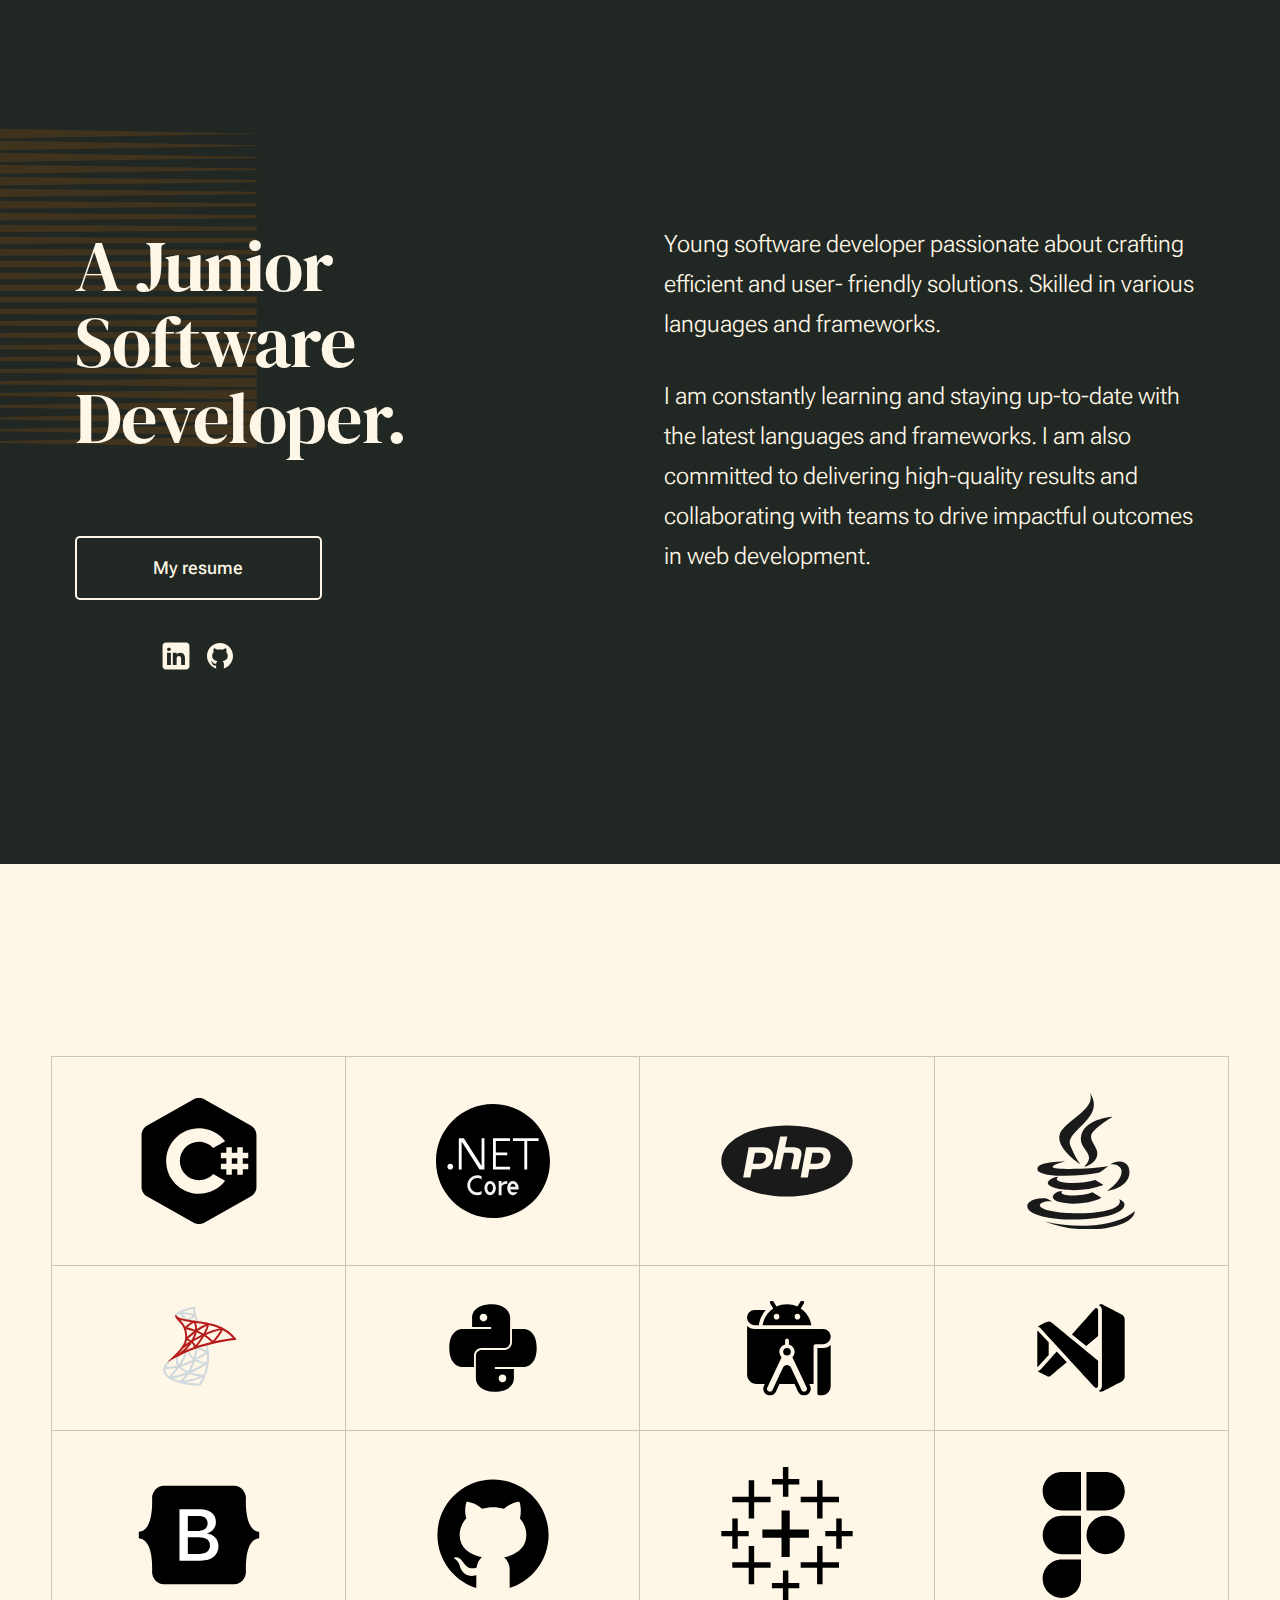
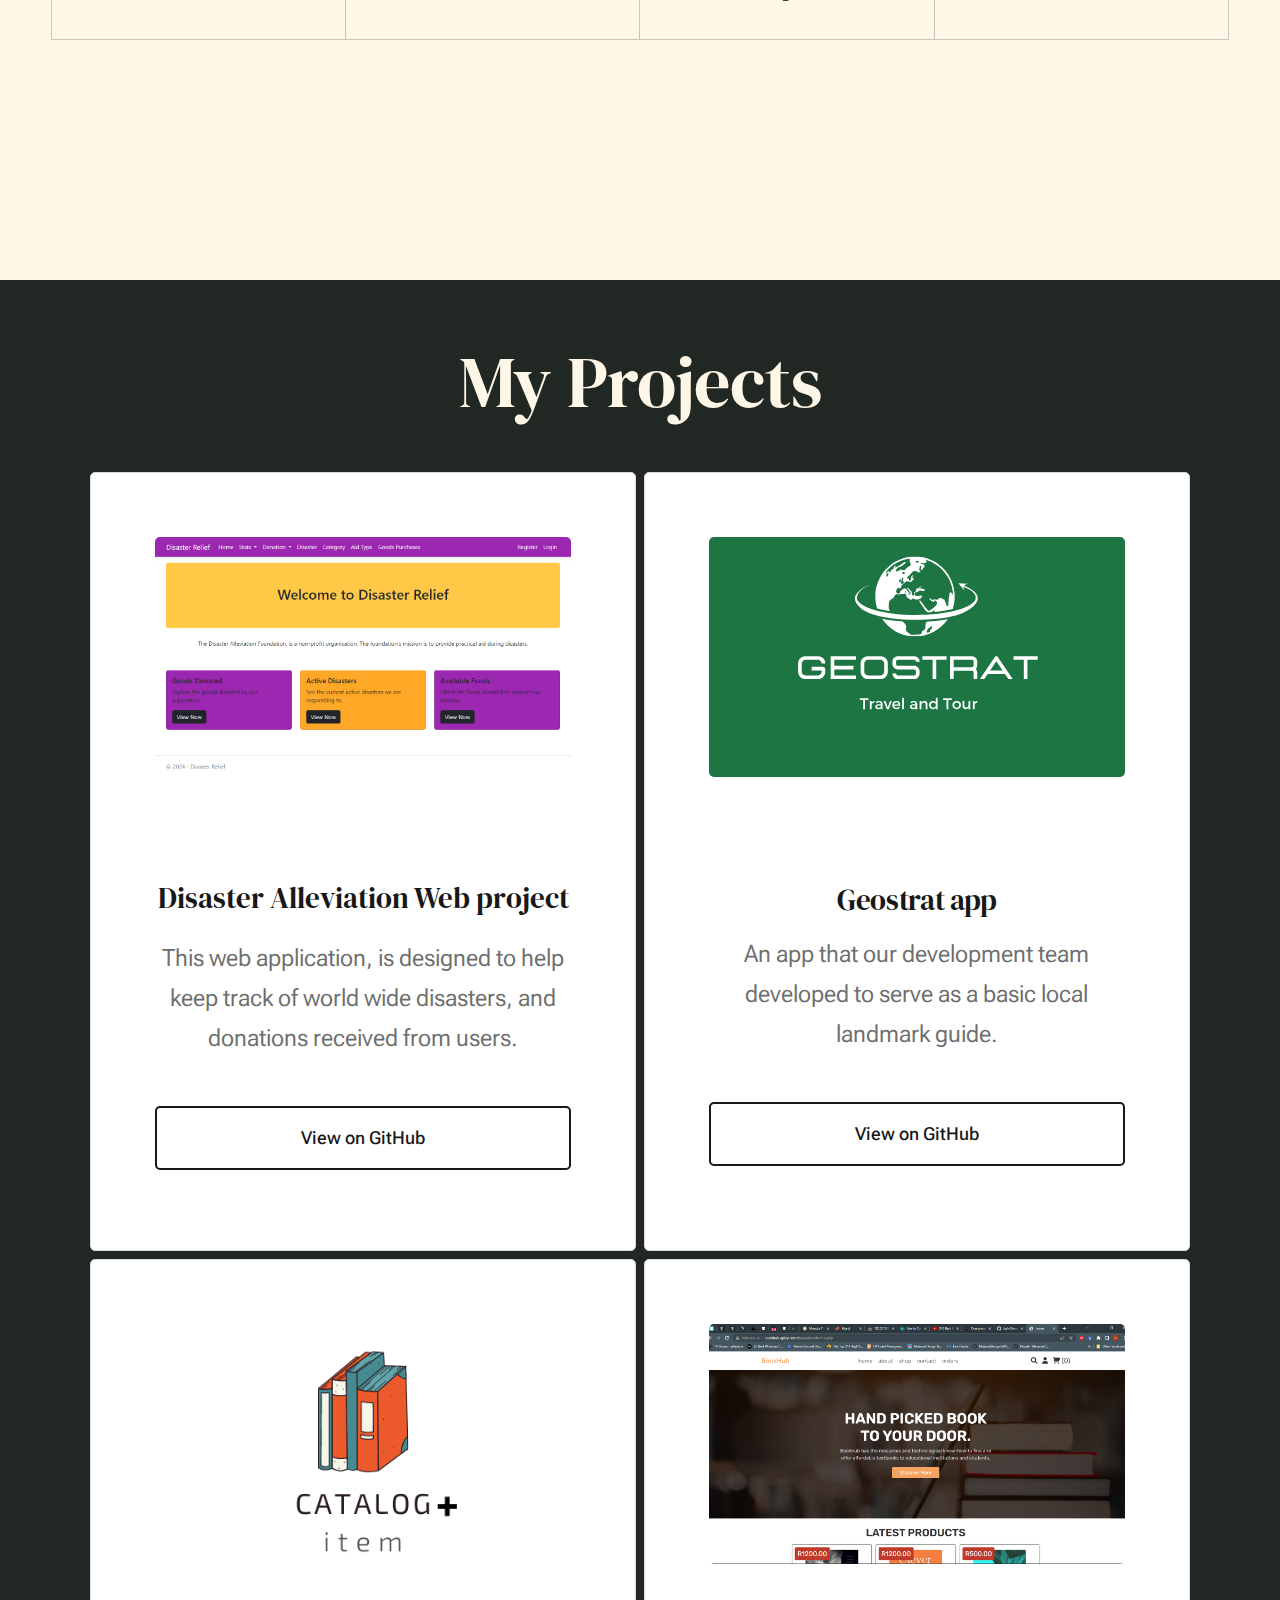
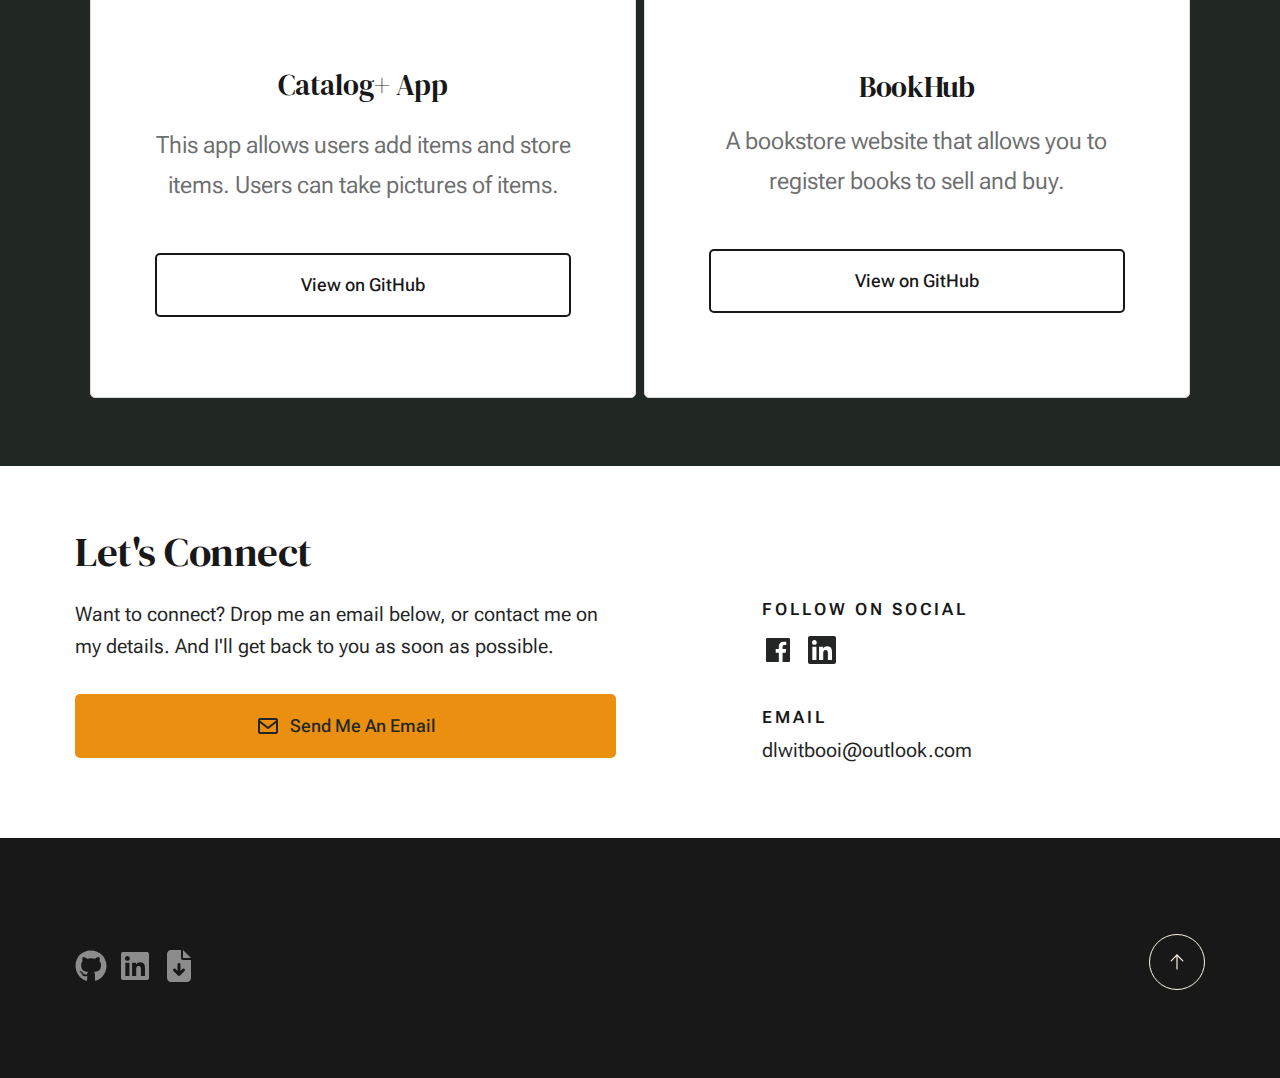
==== commit 81438833: "remove old files" ====
--- a/index.html
+++ b/index.html
@@ -66,14 +66,13 @@
                 <nav class="s-header__nav">
     
                     <ul class="s-header__menu-links">
-                        <li><a href="about.html">About</a></li>
-                        <li><a href="services.html">Services</a></li>
-                        <li><a href="blog.html">Journal</a></li>
-                        <li><a href="contact.html">Contact</a></li>
+                        <li><a href="#projects">My work</a></li>
+                        <li><a href="#skills">Skills and tools</a></li>
+                        <li><a href="#contact">Contact</a></li>
                     </ul> <!-- s-header__menu-links -->
 
                     <div class="s-header__contact">
-                        <a href="contact.html" class="btn btn--primary s-header__contact-btn">Let's Work Together</a>                        
+                        <a href="https://linkedin.com/in/denzel-witbooi" class="btn btn--primary s-header__contact-btn">Let's Connect</a>                        
                     </div> <!-- s-header__contact -->
     
                 </nav> <!-- end s-header__nav -->
@@ -87,48 +86,6 @@
         ================================================== -->
         <section id="content" class="s-content">
 
-            <!-- intro
-            ----------------------------------------------- -->
-            <section id="intro" class="s-intro">
-
-                <div class="row s-intro__content width-sixteen-col">
-
-                    <div class="column lg-12 s-intro__content-inner grid-block">
-                        
-                        <div class="s-intro__content-text">
-                            <div class="s-intro__content-pretitle text-pretitle">Hello, I'm Monica</div>
-                            <h1 class="s-intro__content-title">
-                            I create marketing <br>
-                            strategies for your <br>
-                            business that get <br>
-                            results.
-                            </h1>
-                        </div> <!-- s-intro__content-text -->
-
-                        <div class="s-intro__content-media"> 
-                            <div class="s-intro__content-media-inner">                               
-                                <img src="images/intro-bg.jpg" srcset="images/intro-bg.jpg 1x, images/intro-bg@2x.jpg 2x" alt="">
-                                <div class="lines">                               
-                                    <span></span>                                  
-                                </div>
-                            </div>
-                        </div> <!-- s-intro__content-media -->                      
-
-                        <div class="s-intro__scroll-down">
-                            <a href="#about" class="smoothscroll">
-                                <div class="scroll-icon">
-                                    <svg xmlns="http://www.w3.org/2000/svg" viewBox="0 0 24 24" width="36" height="36" fill="none" stroke="#97b34a" stroke-width="1" stroke-linecap="round" stroke-linejoin="round">&lt;!--!  Atomicons Free 1.00 by @atisalab License - https://atomicons.com/license/ (Icons: CC BY 4.0) Copyright 2021 Atomicons --&gt;<polyline points="7 13 12 18 17 13"></polyline><line x1="12" y1="18" x2="12" y2="6"></line></svg>
-                                </div>
-                                <span>Scroll for more</span>
-                            </a>
-                        </div> <!-- s-intro__scroll-down -->
-                        
-                    </div> <!-- s-intro__content-inner -->
-
-                </div> <!-- s-intro__content -->
-
-            </section> <!-- end s-intro -->
-
             <!-- about
             ----------------------------------------------- -->
             <section id="about" class="s-about target-section">
@@ -139,64 +96,44 @@
                         <img src="images/geometric_shape.svg" alt="" class="s-about__content-imgbg">
 
                         <div class="section-header grid-section-split__header">
-                            <div class="text-pretitle">About</div>                           
+                            <div class="s-intro__content-pretitle text-pretitle">Hello, I'm Denzel</div>                      
                             <h2 class="text-display-title">
-                            An inspiring headline about yourself.
+                            A Junior Software Developer.
                             </h2>                           
                         </div> <!-- end section-header -->
 
                         <div class="s-about__content-main grid-section-split__primary">
                             <p class="attention-getter">
-                            Lorem ipsum dolor sit amet consectetur adipisicing elit. 
-                            Repellendus iste ipsam quod repellat. Hic tempora ullam aperiam 
-                            ipsum optio magni vel inventore voluptatibus nisi maiores laboriosam 
-                            fuga iure, velit eligendi ab vero minima? Quae ducimus ab dignissimos 
-                            iure, eos consequatur est deleniti cum id aliquid neque.
+                                Young software developer passionate about crafting efficient and user-
+                                friendly solutions. Skilled in various languages and frameworks. 
                             </p>
-
                             <p class="attention-getter">
-                            Autem tenetur commodi maiores. Lorem ipsum dolor sit, amet consectetur adipisicing elit.  
-                            Est eligendi fugit, facilis velit reiciendis iure laudantium. Praesentium repellat 
-                            corrupti dolor sit sint obcaecati. Modi aut quo molestiae a explicabo maiores necessitatibus 
-                            nemo repellendus architecto? Corrupti numquam ullam nostrum, eveniet at doloribus blanditiis 
-                            aliquid a est porro aspernatur pariatur culpa soluta nesciunt odio quasi maxime debitis illum.
-                            </p>
-
-                            <p class="attention-getter">
-                            Lorem ipsum dolor sit amet consectetur adipisicing elit. 
-                            Repellendus iste ipsam quod repellat. Hic tempora ullam aperiam 
-                            ipsum optio magni vel inventore voluptatibus nisi maiores laboriosam 
-                            fuga iure, velit eligendi ab vero minima? Quae ducimus ab dignissimos 
-                            iure, eos consequatur est deleniti cum id aliquid neque.
+                                I am
+                                constantly learning and staying up-to-date with the latest languages and
+                                frameworks.
+                                I am also committed to delivering high-quality results and
+                                collaborating with teams to drive impactful outcomes in web development.
                             </p>
                         </div> <!-- end s-about__content-main -->
 
                         <div class="s-about__content-btn grid-section-split__bottom">
-                            <a href="about.html" class="btn btn--stroke u-fullwidth">More About Me</a>
+                            <a href="/resume/Denzel_Witbooi_CV.pdf" target=”_blank” class="btn btn--stroke u-fullwidth">My resume</a>
 
                             <ul class="s-about__social social-list">
                                 <li>
-                                    <a href="#0">
-                                        <svg xmlns="http://www.w3.org/2000/svg" width="24" height="24" viewBox="0 0 24 24" style="fill:rgba(0, 0, 0, 1);transform:;-ms-filter:"><path d="M20,3H4C3.447,3,3,3.448,3,4v16c0,0.552,0.447,1,1,1h8.615v-6.96h-2.338v-2.725h2.338v-2c0-2.325,1.42-3.592,3.5-3.592 c0.699-0.002,1.399,0.034,2.095,0.107v2.42h-1.435c-1.128,0-1.348,0.538-1.348,1.325v1.735h2.697l-0.35,2.725h-2.348V21H20 c0.553,0,1-0.448,1-1V4C21,3.448,20.553,3,20,3z"></path></svg>
-                                        <span class="u-screen-reader-text">Facebook</span>
+                                    <a href="https://linkedin.com/in/denzel-witbooi">
+                                        <svg xmlns="http://www.w3.org/2000/svg" width="24" height="24" viewBox="0 0 50 50">
+                                            <path d="M41,4H9C6.24,4,4,6.24,4,9v32c0,2.76,2.24,5,5,5h32c2.76,0,5-2.24,5-5V9C46,6.24,43.76,4,41,4z M17,20v19h-6V20H17z M11,14.47c0-1.4,1.2-2.47,3-2.47s2.93,1.07,3,2.47c0,1.4-1.12,2.53-3,2.53C12.2,17,11,15.87,11,14.47z M39,39h-6c0,0,0-9.26,0-10 c0-2-1-4-3.5-4.04h-0.08C27,24.96,26,27.02,26,29c0,0.91,0,10,0,10h-6V20h6v2.56c0,0,1.93-2.56,5.81-2.56 c3.97,0,7.19,2.73,7.19,8.26V39z"></path>
+                                        </svg>
+                                        <span class="u-screen-reader-text">LinkedIn</span>
                                     </a>
                                 </li>
                                 <li>
-                                    <a href="#0">
-                                        <svg xmlns="http://www.w3.org/2000/svg" width="24" height="24" viewBox="0 0 24 24" style="fill:rgba(0, 0, 0, 1);transform:;-ms-filter:"><path d="M19.633,7.997c0.013,0.175,0.013,0.349,0.013,0.523c0,5.325-4.053,11.461-11.46,11.461c-2.282,0-4.402-0.661-6.186-1.809 c0.324,0.037,0.636,0.05,0.973,0.05c1.883,0,3.616-0.636,5.001-1.721c-1.771-0.037-3.255-1.197-3.767-2.793 c0.249,0.037,0.499,0.062,0.761,0.062c0.361,0,0.724-0.05,1.061-0.137c-1.847-0.374-3.23-1.995-3.23-3.953v-0.05 c0.537,0.299,1.16,0.486,1.82,0.511C3.534,9.419,2.823,8.184,2.823,6.787c0-0.748,0.199-1.434,0.548-2.032 c1.983,2.443,4.964,4.04,8.306,4.215c-0.062-0.3-0.1-0.611-0.1-0.923c0-2.22,1.796-4.028,4.028-4.028 c1.16,0,2.207,0.486,2.943,1.272c0.91-0.175,1.782-0.512,2.556-0.973c-0.299,0.935-0.936,1.721-1.771,2.22 c0.811-0.088,1.597-0.312,2.319-0.624C21.104,6.712,20.419,7.423,19.633,7.997z"></path></svg>
-                                        <span class="u-screen-reader-text">Twitter</span>
-                                    </a>
-                                </li>
-                                <li>
-                                    <a href="#0">
-                                        <svg xmlns="http://www.w3.org/2000/svg" width="24" height="24" viewBox="0 0 24 24" style="fill:rgba(0, 0, 0, 1);transform:;-ms-filter:"><path d="M11.999,7.377c-2.554,0-4.623,2.07-4.623,4.623c0,2.554,2.069,4.624,4.623,4.624c2.552,0,4.623-2.07,4.623-4.624 C16.622,9.447,14.551,7.377,11.999,7.377L11.999,7.377z M11.999,15.004c-1.659,0-3.004-1.345-3.004-3.003 c0-1.659,1.345-3.003,3.004-3.003s3.002,1.344,3.002,3.003C15.001,13.659,13.658,15.004,11.999,15.004L11.999,15.004z"></path><circle cx="16.806" cy="7.207" r="1.078"></circle><path d="M20.533,6.111c-0.469-1.209-1.424-2.165-2.633-2.632c-0.699-0.263-1.438-0.404-2.186-0.42 c-0.963-0.042-1.268-0.054-3.71-0.054s-2.755,0-3.71,0.054C7.548,3.074,6.809,3.215,6.11,3.479C4.9,3.946,3.945,4.902,3.477,6.111 c-0.263,0.7-0.404,1.438-0.419,2.186c-0.043,0.962-0.056,1.267-0.056,3.71c0,2.442,0,2.753,0.056,3.71 c0.015,0.748,0.156,1.486,0.419,2.187c0.469,1.208,1.424,2.164,2.634,2.632c0.696,0.272,1.435,0.426,2.185,0.45 c0.963,0.042,1.268,0.055,3.71,0.055s2.755,0,3.71-0.055c0.747-0.015,1.486-0.157,2.186-0.419c1.209-0.469,2.164-1.424,2.633-2.633 c0.263-0.7,0.404-1.438,0.419-2.186c0.043-0.962,0.056-1.267,0.056-3.71s0-2.753-0.056-3.71C20.941,7.57,20.801,6.819,20.533,6.111z M19.315,15.643c-0.007,0.576-0.111,1.147-0.311,1.688c-0.305,0.787-0.926,1.409-1.712,1.711c-0.535,0.199-1.099,0.303-1.67,0.311 c-0.95,0.044-1.218,0.055-3.654,0.055c-2.438,0-2.687,0-3.655-0.055c-0.569-0.007-1.135-0.112-1.669-0.311 c-0.789-0.301-1.414-0.923-1.719-1.711c-0.196-0.534-0.302-1.099-0.311-1.669c-0.043-0.95-0.053-1.218-0.053-3.654 c0-2.437,0-2.686,0.053-3.655c0.007-0.576,0.111-1.146,0.311-1.687c0.305-0.789,0.93-1.41,1.719-1.712 c0.534-0.198,1.1-0.303,1.669-0.311c0.951-0.043,1.218-0.055,3.655-0.055c2.437,0,2.687,0,3.654,0.055 c0.571,0.007,1.135,0.112,1.67,0.311c0.786,0.303,1.407,0.925,1.712,1.712c0.196,0.534,0.302,1.099,0.311,1.669 c0.043,0.951,0.054,1.218,0.054,3.655c0,2.436,0,2.698-0.043,3.654H19.315z"></path></svg>
-                                        <span class="u-screen-reader-text">Instagram</span>
-                                    </a>
-                                </li>
-                                <li>
-                                    <a href="#0">
-                                        <svg xmlns="http://www.w3.org/2000/svg" width="24" height="24" viewBox="0 0 24 24" style="fill: rgba(0, 0, 0, 1);transform: ;msFilter:;"><path d="M20.66 6.98a9.932 9.932 0 0 0-3.641-3.64C15.486 2.447 13.813 2 12 2s-3.486.447-5.02 1.34c-1.533.893-2.747 2.107-3.64 3.64S2 10.187 2 12s.446 3.487 1.34 5.02a9.924 9.924 0 0 0 3.641 3.64C8.514 21.553 10.187 22 12 22s3.486-.447 5.02-1.34a9.932 9.932 0 0 0 3.641-3.64C21.554 15.487 22 13.813 22 12s-.446-3.487-1.34-5.02zM12 3.66c2 0 3.772.64 5.32 1.919-.92 1.174-2.286 2.14-4.1 2.9-1.002-1.813-2.088-3.327-3.261-4.54A7.715 7.715 0 0 1 12 3.66zM5.51 6.8a8.116 8.116 0 0 1 2.711-2.22c1.212 1.201 2.325 2.7 3.34 4.5-2 .6-4.114.9-6.341.9-.573 0-1.006-.013-1.3-.04A8.549 8.549 0 0 1 5.51 6.8zM3.66 12c0-.054.003-.12.01-.2.007-.08.01-.146.01-.2.254.014.641.02 1.161.02 2.666 0 5.146-.367 7.439-1.1.187.373.381.793.58 1.26-1.32.293-2.674 1.006-4.061 2.14S6.4 16.247 5.76 17.5c-1.4-1.587-2.1-3.42-2.1-5.5zM12 20.34c-1.894 0-3.594-.587-5.101-1.759.601-1.187 1.524-2.322 2.771-3.401 1.246-1.08 2.483-1.753 3.71-2.02a29.441 29.441 0 0 1 1.56 6.62 8.166 8.166 0 0 1-2.94.56zm7.08-3.96a8.351 8.351 0 0 1-2.58 2.621c-.24-2.08-.7-4.107-1.379-6.081.932-.066 1.765-.1 2.5-.1.799 0 1.686.034 2.659.1a8.098 8.098 0 0 1-1.2 3.46zm-1.24-5c-1.16 0-2.233.047-3.22.14a27.053 27.053 0 0 0-.68-1.62c2.066-.906 3.532-2.006 4.399-3.3 1.2 1.414 1.854 3.027 1.96 4.84-.812-.04-1.632-.06-2.459-.06z"></path></svg>
-                                        <span class="u-screen-reader-text">Dribbble</span>
+                                    <a href="https://github.com/Denzel-Witbooi">
+                                        <svg xmlns="http://www.w3.org/2000/svg" x="0px" y="0px" width="100" height="100" viewBox="0 0 64 64">
+                                            <path d="M32 6C17.641 6 6 17.641 6 32c0 12.277 8.512 22.56 19.955 25.286-.592-.141-1.179-.299-1.755-.479V50.85c0 0-.975.325-2.275.325-3.637 0-5.148-3.245-5.525-4.875-.229-.993-.827-1.934-1.469-2.509-.767-.684-1.126-.686-1.131-.92-.01-.491.658-.471.975-.471 1.625 0 2.857 1.729 3.429 2.623 1.417 2.207 2.938 2.577 3.721 2.577.975 0 1.817-.146 2.397-.426.268-1.888 1.108-3.57 2.478-4.774-6.097-1.219-10.4-4.716-10.4-10.4 0-2.928 1.175-5.619 3.133-7.792C19.333 23.641 19 22.494 19 20.625c0-1.235.086-2.751.65-4.225 0 0 3.708.026 7.205 3.338C28.469 19.268 30.196 19 32 19s3.531.268 5.145.738c3.497-3.312 7.205-3.338 7.205-3.338.567 1.474.65 2.99.65 4.225 0 2.015-.268 3.19-.432 3.697C46.466 26.475 47.6 29.124 47.6 32c0 5.684-4.303 9.181-10.4 10.4 1.628 1.43 2.6 3.513 2.6 5.85v8.557c-.576.181-1.162.338-1.755.479C49.488 54.56 58 44.277 58 32 58 17.641 46.359 6 32 6zM33.813 57.93C33.214 57.972 32.61 58 32 58 32.61 58 33.213 57.971 33.813 57.93zM37.786 57.346c-1.164.265-2.357.451-3.575.554C35.429 57.797 36.622 57.61 37.786 57.346zM32 58c-.61 0-1.214-.028-1.813-.07C30.787 57.971 31.39 58 32 58zM29.788 57.9c-1.217-.103-2.411-.289-3.574-.554C27.378 57.61 28.571 57.797 29.788 57.9z"></path>
+                                            </svg>
+                                        <span class="u-screen-reader-text">Github</span>
                                     </a>
                                 </li>
                             </ul> <!-- end s-footer__social -->
@@ -205,443 +142,212 @@
                     </div> <!-- content-inner -->
                 </div>
                 
-            </section> <!-- end s-about -->
-
-            <!-- expertise
+            </section><!-- end s-about -->
+
+            <!-- Languages and Frameworks
             ----------------------------------------------- -->
-            <section id="expertise" class="s-expertise">
-
-                <div class="row s-expertise__content width-sixteen-col">
-                    <div class="column xl-12 grid-block grid-section-split">
-
-                        <div class="section-header grid-section-split__header">
-                            <div class="text-pretitle">Expertise</div>                           
-                            <h2 class="text-display-title">
-                            My key areas of expertise.
-                            </h2>     
-                            
-                            <p class="lead">
-                            Lorem ipsum dolor sit amet consectetur adipisicing elit. Laborum suscipit debitis quam dignissimos veritatis atque pariatur magnam obcaecati fugit reprehenderit vel numquam facere esse est deserunt, perferendis commodi voluptatem similique.
-                            </p>
-                        </div> <!-- end section-header -->
-
-                        <div class="s-expertise__content-main grid-section-split__primary">
-
-                            <div class="grid-list-items list-items show-ctr">
-                                <div class="grid-list-items__item list-items__item">
-                                    <div class="grid-list-items__title list-items__item-header">
-                                        <h3 class="list-items__item-title">Digital Marketing</h3>
-                                    </div>
-                                    <div class="grid-list-items__text list-items__item-text">
-                                        <p>
-                                        Quibusdam quis autem voluptatibus earum vel ex error ea magni. Rerum quam quos. Aut asperiores 
-                                        sit mollitia. Rem neque et voluptatem eos quia sed eligendi et. Eaque velit eligendi ut 
-                                        magnam. Cumque ducimus laborum doloribus facere maxime vel earum quidem enim suscipit.
-                                        </p>
-                                    </div>
-                                </div> <!-- list-item -->
-                                <div class="grid-list-items__item list-items__item">
-                                    <div class="grid-list-items__title list-items__item-header">
-                                        <h3 class="list-items__item-title">Project Management</h3>
-                                    </div>
-                                    <div class="grid-list-items__text list-items__item-text">
-                                        <p>
-                                        Rerum quam quos. Quibusdam quis autem voluptatibus earum vel ex error ea magni. Aut asperiores 
-                                        sit mollitia. Rem neque et voluptatem eos quia sed eligendi et. Eaque velit eligendi ut 
-                                        magnam. Cumque ducimus laborum doloribus facere maxime vel earum quidem enim suscipit.
-                                        </p>
-                                    </div>
-                                </div> <!-- list-expertise__item -->
-                                <div class="grid-list-items__item list-items__item">
-                                    <div class="grid-list-items__title list-items__item-header">
-                                        <h3 class="list-items__item-title">Content Marketing</h3>
-                                    </div>
-                                    <div class="grid-list-items__text list-items__item-text">
-                                        <p>
-                                        Eaque velit eligend. iQuibusdam quis autem voluptatibus earum vel ex error ea magni. 
-                                        Rerum quam quos. Aut asperiores sit mollitia. Rem neque et voluptatem eos quia sed eligendi et. 
-                                        Eaque velit eligendi ut magnam. Cumque ducimus laborum doloribus facere maxime vel earum quidem enim suscipit.
-                                        </p>
-                                    </div>
-                                </div> <!-- list-expertise__item -->
-                                <div class="grid-list-items__item list-items__item">
-                                    <div class="grid-list-items__title list-items__item-header">
-                                        <h3 class="list-items__item-title">Research & Discovery</h3>
-                                    </div>
-                                    <div class="grid-list-items__text list-items__item-text">
-                                        <p>
-                                        Quibusdam quis autem voluptatibus earum vel ex error ea magni. Rerum quam quos. Aut asperiores 
-                                        sit mollitia. Rem neque et voluptatem eos quia sed eligendi et. Eaque velit eligendi ut 
-                                        magnam. Cumque ducimus laborum doloribus facere maxime vel earum quidem enim suscipit.
-                                        </p>
-                                    </div>
-                                </div> <!-- list-expertise__item -->
-
-                            </div> <!-- grid-list-items -->
-                        </div> <!-- end s-expertise__content-main -->
-
-                        <div class="s-expertise__content-btn grid-section-split__bottom">
-                            <a href="services.html" class="btn btn--stroke u-fullwidth">View All Services</a>
-                        </div> <!-- end s-about__content-btn -->
-
-                    </div> <!-- end grid-block-->
-                </div> <!-- end s-expertise__content -->
-
-            </section> <!-- end s-expertise -->
-
-            <!-- clients
-            ----------------------------------------------- -->
-            <section id="clients" class="s-clients">          
+            <section id="skills" class="s-clients">          
 
                 <div class="row s-clients__content-block width-sixteen-col">
-                    <div class="column xl-12 grid-block grid-section-split">
-                    
-                        <div class="section-header grid-section-split__header">
-                            <div class="text-pretitle">Clients</div>                           
-                            <h2 class="text-display-title">
-                            I have had the privilege of working with these incredible brands.
-                            </h2>       
-                        </div> <!-- end section-header -->
-                    
-                        <div class="grid-section-split__primary">
-                            <p class="lead">
-                            Quibusdam quis autem voluptatibus earum vel ex error ea. Lorem ipsum dolor sit amet consectetur 
-                            adipisicing elit. Laborum suscipit debitis quam dignissimos veritatis atque pariatur magnam 
-                            obcaecati fugit reprehenderit vel numquam facere esse est deserunt, perferendis commodi voluptatem similique.
-                            </p>   
-
-                            <p>
-                            Lorem ipsum dolor sit amet consectetur adipisicing elit. Porro, numquam molestiae vel quaerat quas 
-                            facilis voluptates rerum aspernatur quam voluptatem ea, vitae illo, omnis minus vero minima maiores 
-                            quia nihil incidunt provident debitis ab qui quasi. Iure unde numquam in nulla praesentium nesciunt 
-                            dolore exercitationem, odit expedita minima quisquam ullam ex. Aut perferendis vel consectetur modi esse.
-                            Temporibus reprehenderit alias magni atque repellat aspernatur voluptates, accusantium pariatur libero ad 
-                            nesciunt illum labore facere. Earum iure consequatur cumque omnis maiores optio.
-                            </p>
-                        </div> <!-- end grid-section-split__primary -->
-                    
-                    </div> <!-- end column -->
-                </div> <!-- end row -->
 
                 <div class="row s-clients__content-block width-sixteen-col">
                     <div class="column xl-12">
                     
                         <div class="clients-list">                            
                             <div class="clients-list__item">
-                                <a href="#0">
-                                    <img src="images/clients/flash.svg" alt="">
-                                </a>
-                            </div>
-                            <div class="clients-list__item">
-                                <a href="#0">
-                                    <img src="images/clients/rise.svg" alt="">
-                                </a>
-                            </div>
-                            <div class="clients-list__item">
-                                <a href="#0">
-                                    <img src="images/clients/cactus.svg" alt="">
-                                </a>
-                            </div>
-                            <div class="clients-list__item">
-                                <a href="#0">
-                                    <img src="images/clients/pinpoint.svg" alt="">
-                                </a>
-                            </div>
-                            <div class="clients-list__item">
-                                <a href="#0">
-                                    <img src="images/clients/proline.svg" alt="">
-                                </a>
-                            </div>
-                            <div class="clients-list__item">
-                                <a href="#0">
-                                    <img src="images/clients/vision.svg" alt="">
+                                <a href="#0" class="tooltip">
+                                    <img src="images/clients/csharp.svg" alt="">
+                                    <span class="tooltip-text">c#</span>
+                                </a>
+                            </div>
+                            <div class="clients-list__item">
+                                <a href="#0" class="tooltip">
+                                    <img src="images/clients/net-framework.svg" alt="">
+                                    <span class="tooltip-text">.net core</span>
+                                </a>
+                            </div>
+                            <div class="clients-list__item">
+                                <a href="#0" class="tooltip">
+                                    <img src="images/clients/php.svg" alt="">
+                                    <span class="tooltip-text">php</span>
+                                </a>
+                            </div>
+                            <div class="clients-list__item">
+                                <a href="#0" class="tooltip">
+                                    <img src="images/clients/java.svg" alt="">
+                                    <span class="tooltip-text">java</span>
+                                </a>
+                            </div>
+                            <div class="clients-list__item">
+                                <a href="#0" class="tooltip">
+                                    <img src="images/clients/microsoft-sql-server.svg" alt="">
+                                    <span class="tooltip-text">ms sql server</span>
+                                </a>
+                            </div>
+                            <div class="clients-list__item">
+                                <a href="#0" class="tooltip">
+                                    <img src="images/clients/python.svg" alt="">
+                                    <span class="tooltip-text">python</span>
+                                </a>
+                            </div>
+                            <div class="clients-list__item">
+                                <a href="#0" class="tooltip">
+                                    <img src="images/clients/android-studio.svg" alt="">
+                                    <span class="tooltip-text">android studio</span>
+                                </a>
+                            </div>
+                            <div class="clients-list__item">
+                                <a href="#0" class="tooltip">
+                                    <img src="images/clients/visual-studio.svg" alt="">
+                                    <span class="tooltip-text">visual studio</span>
                                 </a>
                             </div>
                             <div class="column clients-list__item">
-                                <a href="#0">
-                                    <img src="images/clients/volume.svg" alt="">
+                                <a href="#0" class="tooltip">
+                                    <img src="images/clients/bootstrap.svg" alt="">
+                                    <span class="tooltip-text">bootstrap</span>
                                 </a>
                             </div>
                             <div class="column clients-list__item">
-                                <a href="#0">
-                                    <img src="images/clients/hitech.svg" alt="">
+                                <a href="#0" class="tooltip">
+                                    <img src="images/clients/github.svg" alt="">
+                                    <span class="tooltip-text">github</span>
                                 </a>
                             </div><div class="clients-list__item">
-                                <a href="#0">
-                                    <img src="images/clients/terra.svg" alt="">
-                                </a>
-                            </div>
-                            <div class="clients-list__item">
-                                <a href="#0">
-                                    <img src="images/clients/chain.svg" alt="">
+                                <a href="#0" class="tooltip">
+                                    <img src="images/clients/tableau-software.svg" alt="">
+                                    <span class="tooltip-text">tableau</span>
+                                </a>
+                            </div>
+                            <div class="clients-list__item">
+                                <a href="#0" class="tooltip">
+                                    <img src="images/clients/figma.svg" alt="">
+                                    <span class="tooltip-text">figma</span>
                                 </a>
                             </div>
                         </div> <!-- end clients-list -->
 
                     </div> <!-- end column -->
                 </div> <!-- end row -->
-                                
-                <div class="row s-clients__content-block width-sixteen-col">
-                    <div class="column xl-12 testimonials">
-                    
-                        <div class="swiper-container testimonials__slider home-slider">
-
-                            <div class="swiper-wrapper">
-                                <div class="testimonials__slide swiper-slide">
-                                    <p>
-                                    Molestiae incidunt consequatur quis ipsa autem nam sit enim magni. Voluptas tempore rem. 
-                                    Explicabo a quaerat sint autem dolore ducimus ut consequatur neque. Nisi dolores quaerat fuga rem nihil nostrum.
-                                    Laudantium quia consequatur molestias.
-                                    </p>
-                                    <div class="testimonials__author">
-                                        <img src="images/avatars/user-01.jpg" alt="Author image" class="testimonials__avatar">
-                                        <cite class="testimonials__cite">
-                                            <strong>John Rockefeller</strong>
-                                            <span>Standard Oil Co.</span>
-                                        </cite>
-                                    </div>
-                                </div>
-                                <div class="testimonials__slide swiper-slide">
-                                    <p>
-                                    Nisi dolores quaerat fuga rem nihil nostrum. Molestiae incidunt consequatur quis ipsa autem nam sit enim magni. 
-                                    Voluptas tempore rem. Laudantium quia consequatur molestias.
-                                    Explicabo a quaerat sint autem dolore ducimus ut consequatur neque.
-                                    </p>
-                                    <div class="testimonials__author">
-                                        <img src="images/avatars/user-04.jpg" alt="Author image" class="testimonials__avatar">
-                                        <cite class="testimonials__cite">
-                                            <strong>Andrew Carnegie</strong>
-                                            <span>Carnegie Steel Co.</span>
-                                        </cite>
-                                    </div>
-                                </div>
-                                <div class="testimonials__slide swiper-slide">
-                                    <p>
-                                    Voluptas tempore rem. Molestiae incidunt consequatur quis ipsa autem nam sit enim magni.  
-                                    Explicabo a quaerat sint autem dolore ducimus ut consequatur neque. 
-                                    Nisi dolores quaerat fuga rem nihil nostrum. Laudantium quia consequatur molestias.
-                                    </p>
-                                    <div class="testimonials__author">
-                                        <img src="images/avatars/user-06.jpg" alt="Author image" class="testimonials__avatar">
-                                        <cite class="testimonials__cite">
-                                            <strong>Henry Ford</strong>
-                                            <span>Ford Motor Co.</span>
-                                        </cite>
-                                    </div>
-                                </div>
-                                <div class="testimonials__slide swiper-slide">
-                                    <p>
-                                    Molestiae incidunt consequatur quis ipsa autem nam sit enim magni. Voluptas tempore rem. 
-                                    Explicabo a quaerat sint autem dolore ducimus ut consequatur neque. Nisi dolores quaerat fuga rem nihil nostrum.
-                                    Laudantium quia consequatur molestias.
-                                    </p>
-                                    <div class="testimonials__author">
-                                        <img src="images/avatars/user-02.jpg" alt="Author image" class="testimonials__avatar">
-                                        <cite class="testimonials__cite">
-                                            <strong>John Morgan</strong>
-                                            <span>JP Morgan & Co.</span>
-                                        </cite>
-                                    </div>
-                                </div> 
-                            </div> <!-- end swiper-wrapper --> 
-
-                            <div class="swiper-pagination"></div>
-
-                        </div> <!--end testimonials__slider -->                    
-                    
-                    </div> <!-- end column -->
-                </div> <!-- end row -->
-
-
             </section> <!-- end s-clients -->            
 
         </section> <!-- s-content-->
 
-        <!-- # cta
-        ================================================== -->
-        <section id="cta" class="s-cta">
-
+            <!-- Projects
+            ----------------------------------------------- -->
+        <section id="projects" class="projects-section">
             <div class="row row-x-center text-center">
-                <div class="column xl-8 lg-12">
-
-                    <div class="s-cta__content">
-                        <h2 class="text-display-title">
-                        Get started with a consultation today.
-                        </h2>
-                        <p class="lead">
-                        Lorem ipsum dolor sit, amet consectetur adipisicing elit. Quis rem, esse doloribus sint eaque at debitis enim vitae minus expedita ratione dignissimos sit nostrum optio sequi. Ipsa at beatae quam.
+                <h2 class="text-display-title">My Projects</h2>
+                <div class="row">
+                  <!-- Project 1 -->
+                  <div class="column md-4 project-card">
+                    <img src="/images/projects/DA.png" alt="Project 1 Screenshot" class="project-image">
+                    <h4>Disaster Alleviation Web project</h4>
+                    <p class="lead">This web application, is designed to help keep track of world wide disasters, and donations received from users.</p>
+                    <a href="https://github.com/Denzel-Witbooi/Disaster-Alleviation-Web" target="_blank" class="btn btn--stroke u-fullwidth">View on GitHub</a>
+                  </div>
+                  <!-- Project 2 -->
+                  <div class="column md-4 project-card">
+                    <img src="/images/projects/geostratapp.svg" alt="Project 2 Screenshot" class="project-image">
+                    <h3>Geostrat app</h3>
+                    <p class="lead"> An app that our development team developed to serve as a basic local landmark guide. </p>
+                    <a href="https://github.com/Denzel-Witbooi/GeostratPoe" class="btn btn--stroke u-fullwidth">View on GitHub</a>
+                  </div>
+                  <!-- Add more projects as needed -->
+                </div>
+                <div class="row">
+                    <!-- Project 1 -->
+                    <div class="column md-4 project-card">
+                      <img src="/images/projects/catalogapp.png" alt="Project 1 Screenshot" class="project-image">
+                      <h4>Catalog+ App </h4>
+                      <p class="lead">This app allows users add items and store items. Users can take pictures of items.</p>
+                      <a href="https://github.com/Denzel-Witbooi/OPSC7311_CatalogA_POE" target="_blank" class="btn btn--stroke u-fullwidth">View on GitHub</a>
+                    </div>
+                    <!-- Project 2 -->
+                    <div class="column md-4 project-card">
+                      <img src="/images/projects/bookstorephp.png" alt="Project 2 Screenshot" class="project-image">
+                      <h3>BookHub</h3>
+                      <p class="lead">A bookstore website that allows you to register books to sell and
+                        buy.</p>
+                      <a href="https://github.com/Denzel-Witbooi/bookstore_php" class="btn btn--stroke u-fullwidth">View on GitHub</a>
+                    </div>
+                    <!-- more projects to be added -->
+                  </div>
+            </div>
+          </section>
+
+           <!-- Contact
+            ----------------------------------------------- -->
+          <div id="contact" class="row">
+            <div class="column xl-12">
+                <h2>Let's Connect</h2>
+
+                <div class="row">
+                    <div class="column xl-6 md-12 contact-cta">     
+                        <p>
+                            Want to connect? Drop me an email below, or contact me on my details. And I'll get back to you as soon as possible.
                         </p>
-                        <a href="contact.html" class="btn btn--primary">Let's Work Together</a>
+
+                        <a href="mailto:dlwitbooi@outlook.com" class="btn btn--primary u-fullwidth contact-btn">
+                            <svg xmlns="http://www.w3.org/2000/svg" width="24" height="24" viewBox="0 0 24 24" style="fill: rgba(0, 0, 0, 1);transform: ;msFilter:;"><path d="M20 4H4c-1.103 0-2 .897-2 2v12c0 1.103.897 2 2 2h16c1.103 0 2-.897 2-2V6c0-1.103-.897-2-2-2zm0 2v.511l-8 6.223-8-6.222V6h16zM4 18V9.044l7.386 5.745a.994.994 0 0 0 1.228 0L20 9.044 20.002 18H4z"></path></svg>
+                            Send Me An Email
+                        </a>
+                    </div> 
+                    <div class="column xl-5 md-12 u-flexitem-x-right">
+
+                        <div class="contact-block">
+                            <h6>Follow On Social</h6>
+                            <ul class="contact-social social-list">
+                                <li>
+                                    <a href="https://www.facebook.com/profile.php?id=100007252789326">
+                                        <svg xmlns="http://www.w3.org/2000/svg" width="24" height="24" viewBox="0 0 24 24" style="fill:rgba(0, 0, 0, 1);transform:;-ms-filter:"><path d="M20,3H4C3.447,3,3,3.448,3,4v16c0,0.552,0.447,1,1,1h8.615v-6.96h-2.338v-2.725h2.338v-2c0-2.325,1.42-3.592,3.5-3.592 c0.699-0.002,1.399,0.034,2.095,0.107v2.42h-1.435c-1.128,0-1.348,0.538-1.348,1.325v1.735h2.697l-0.35,2.725h-2.348V21H20 c0.553,0,1-0.448,1-1V4C21,3.448,20.553,3,20,3z"></path></svg>
+                                        <span class="u-screen-reader-text">Facebook</span>
+                                    </a>
+                                </li>
+                                <li>
+                                    <a href="https://linkedin.com/in/denzel-witbooi">
+                                        <svg xmlns="http://www.w3.org/2000/svg" height="10" width="8.75" viewBox="0 0 448 512"><!--!Font Awesome Free 6.6.0 by @fontawesome - https://fontawesome.com License - https://fontawesome.com/license/free Copyright 2024 Fonticons, Inc.--><path fill="#FFD43B" d="M416 32H31.9C14.3 32 0 46.5 0 64.3v383.4C0 465.5 14.3 480 31.9 480H416c17.6 0 32-14.5 32-32.3V64.3c0-17.8-14.4-32.3-32-32.3zM135.4 416H69V202.2h66.5V416zm-33.2-243c-21.3 0-38.5-17.3-38.5-38.5S80.9 96 102.2 96c21.2 0 38.5 17.3 38.5 38.5 0 21.3-17.2 38.5-38.5 38.5zm282.1 243h-66.4V312c0-24.8-.5-56.7-34.5-56.7-34.6 0-39.9 27-39.9 54.9V416h-66.4V202.2h63.7v29.2h.9c8.9-16.8 30.6-34.5 62.9-34.5 67.2 0 79.7 44.3 79.7 101.9V416z"/></svg>
+                                        <span class="u-screen-reader-text">LinkedIn</span>
+                                    </a>
+                                </li>
+                            </ul> <!-- end s-footer__social -->
+                        </div>
+
+                        <div class="contact-block">
+                            <h6>Email</h6>
+                            <a href="mailto:dlwitbooi@outlook.com">dlwitbooi@outlook.com</a>
+                        </div>
                     </div>
-
                 </div>
-            </div>
-
-        </section> <!-- end s-cta -->
-
-        <!-- # journal
-        ================================================== -->
-        <section id="journal" class="s-journal">
-
-            <div class="row s-journal__content width-sixteen-col">
-                <div class="column xl-12 grid-block">
-
-                    <div class="grid-full section-header text-center">
-                        <div class="text-pretitle">Recent Articles</div>                           
-                        <h2 class="text-display-title">
-                        Latest articles from my blog.
-                        </h2>  
-                    </div> <!-- end section-header --> 
-
-                    <div class="grid-full s-journal__content-main grid-list-items">
-
-                        <div class="grid-list-items__item blog-card">
-                            <div class="blog-card__header">
-                                <div class="blog-card__cat-links">
-                                    <a href="https://www.dreamhost.com/r.cgi?287326">Sponsored</a>
-                                </div>
-                                <h3 class="blog-card__title"><a href="https://www.dreamhost.com/r.cgi?287326">Need Web Hosting for Your Websites?</a></h3>
-                            </div>
-                            <div class="blog-card__text">
-                                <p>
-                                Need hosting for your website? We would highly recommend <a href="https://www.dreamhost.com/r.cgi?287326">DreamHost</a>.
-                                Enjoy 100% in-house support, guaranteed performance and uptime, 1-click installs, and a super-intuitive control 
-                                panel to make managing your websites and projects easy. <a href="https://www.dreamhost.com/r.cgi?287326">Sign up</a> now to get started.
-                                </p>
-                            </div>
-                        </div> <!-- end blog-card -->
-                        <div class="grid-list-items__item blog-card">
-                            <div class="blog-card__header">
-                                <div class="blog-card__cat-links">
-                                    <a href="blog.html">Productivity</a>
-                                </div>
-                                <h3 class="blog-card__title"><a href="single.html">5 Marketing Productivity Apps for Your Team</a></h3>
-                            </div>
-                            <div class="blog-card__text">
-                                <p>
-                                Rerum quam quos. Quibusdam quis autem voluptatibus earum vel ex error ea magni. Aut asperiores 
-                                sit mollitia. Rem neque et voluptatem eos quia sed eligendi et. Eaque velit eligendi ut 
-                                magnam. Cumque ducimus laborum doloribus facere maxime vel earum quidem enim suscipit.
-                                </p>
-                            </div>
-                        </div> <!-- end blog-card -->
-                        <div class="grid-list-items__item blog-card">
-                            <div class="blog-card__header">
-                                <div class="blog-card__cat-links">
-                                    <a href="blog.html">SEO</a>
-                                </div>
-                                <h3 class="blog-card__title"><a href="single.html">7 SEO Factors to Consider for Better Website Ranking</a></h3>
-                            </div>
-                            <div class="blog-card__text">
-                                <p>
-                                Quibusdam quis autem voluptatibus earum vel ex error ea magni. Rerum quam quos. Aut asperiores 
-                                sit mollitia. Rem neque et voluptatem eos quia sed eligendi et. Eaque velit eligendi ut 
-                                magnam. Cumque ducimus laborum doloribus facere maxime vel earum quidem enim suscipit.
-                                </p>
-                            </div>
-                        </div> <!-- end blog card -->
-                        <div class="grid-list-items__item blog-card">
-                            <div class="blog-card__header">
-                                <div class="blog-card__cat-links">
-                                    <a href="blog.html">Productivity</a>
-                                </div>
-                                <h3 class="blog-card__title"><a href="single.html">5 Effective Web Design Principles</a></h3>
-                            </div>
-                            <div class="blog-card__text">
-                                <p>
-                                Lorem ipsum dolor sit amet consectetur, adipisicing elit. Rerum ullam et laborum aperiam. 
-                                Dignissimos quae voluptatibus ullam esse sapiente fugiat, rerum labore cupiditate obcaecati 
-                                dolore necessitatibus id magni rem officia dolor nam sit laudantium. Quo eaque eveniet quibusdam unde. 
-                                </p>
-                            </div>
-                        </div> <!-- end blog-card -->
-
-                    </div> <!-- end grid-list-items -->
-
-                </div> <!-- end grid-block-->
-            </div> <!-- end s-journal__content -->
-
-        </section> <!-- end s-journal -->
-
+            </div>                        
+        </div>
 
         <!-- # footer 
         ================================================== -->
-        <footer class="s-footer">
-            <div class="row s-footer__content">
-                <div class="column xl-6 lg-6 md-12 s-footer__block s-footer__about">                    
-                    <h3>About Monica</h3>
-                    <p>
-                    Lorem ipsum dolor sit amet consectetur adipisicing elit. Voluptas illum quasi facere libero, 
-                    fugiat laboriosam possimus reprehenderit eveniet vero voluptatum fugit ad quis veritatis suscipit beatae 
-                    incidunt perferendis tempore earum hic repellendus quisquam recusandae ipsa id esse. Nobis, aut deleniti.
-                    Lorem ipsum dolor sit amet consectetur, adipisicing elit. Facere ratione dignissimos.
-                    </p>               
-                </div>                
-                <div class="column xl-3 lg-6 md-12 s-footer__block s-footer__site-links">
-                    <h3>Site Links</h3>
-                    <ul class="link-list">
-                        <li><a href="index.html">Home</a></li>
-                        <li><a href="services.html">Services</a></li>
-                        <li><a href="blog.html">Journal</a></li>
-                        <li><a href="about.html">About</a></li>
-                        <li><a href="contact.html">Contact</a></li>
-                        <li><a href="https://www.dreamhost.com/r.cgi?287326">DreamHost</a></li>
-                    </ul>
-                </div>
-                <div class="column xl-3 lg-6 md-12 tab-12 s-footer__block s-footer__newsletter">
-                    <h3>Newsletter</h3>
-
-                    <p>
-                    Lorem ipsum dolor sit amet consectetur, adipisicing elit. Facere ratione dignissimos.
-                    </p>
-
-                    <div class="subscribe-form">
-                        <form id="mc-form" class="mc-form">
-                            <input type="email" name="EMAIL" id="mce-EMAIL" class="u-fullwidth text-center" placeholder="Your Email Address" title="The domain portion of the email address is invalid (the portion after the @)." pattern="^([^\x00-\x20\x22\x28\x29\x2c\x2e\x3a-\x3c\x3e\x40\x5b-\x5d\x7f-\xff]+|\x22([^\x0d\x22\x5c\x80-\xff]|\x5c[\x00-\x7f])*\x22)(\x2e([^\x00-\x20\x22\x28\x29\x2c\x2e\x3a-\x3c\x3e\x40\x5b-\x5d\x7f-\xff]+|\x22([^\x0d\x22\x5c\x80-\xff]|\x5c[\x00-\x7f])*\x22))*\x40([^\x00-\x20\x22\x28\x29\x2c\x2e\x3a-\x3c\x3e\x40\x5b-\x5d\x7f-\xff]+|\x5b([^\x0d\x5b-\x5d\x80-\xff]|\x5c[\x00-\x7f])*\x5d)(\x2e([^\x00-\x20\x22\x28\x29\x2c\x2e\x3a-\x3c\x3e\x40\x5b-\x5d\x7f-\xff]+|\x5b([^\x0d\x5b-\x5d\x80-\xff]|\x5c[\x00-\x7f])*\x5d))*(\.\w{2,})+$" required>
-                            <input type="submit" name="subscribe" value="Subscribe" class="btn btn--primary btn--small u-fullwidth">
-                            <!-- <div style="position: absolute; left: -5000px;" aria-hidden="true"><input type="text" name="b_cdb7b577e41181934ed6a6a44_9a91cfe7b3" tabindex="-1" value=""></div> -->
-                            <div class="mc-status"></div>
-                        </form>
-                    </div>
-                </div>
-            </div>    
-            
+        <footer class="s-footer">   
             <div class="row s-footer__bottom">
                 <div class="column xl-6 lg-12">
                     <ul class="s-footer__social social-list">
                         <li>
-                            <a href="#0">
-                                <svg xmlns="http://www.w3.org/2000/svg" width="24" height="24" viewBox="0 0 24 24" style="fill:rgba(0, 0, 0, 1);transform:;-ms-filter:"><path d="M20,3H4C3.447,3,3,3.448,3,4v16c0,0.552,0.447,1,1,1h8.615v-6.96h-2.338v-2.725h2.338v-2c0-2.325,1.42-3.592,3.5-3.592 c0.699-0.002,1.399,0.034,2.095,0.107v2.42h-1.435c-1.128,0-1.348,0.538-1.348,1.325v1.735h2.697l-0.35,2.725h-2.348V21H20 c0.553,0,1-0.448,1-1V4C21,3.448,20.553,3,20,3z"></path></svg>
-                                <span class="u-screen-reader-text">Facebook</span>
+                            <a href="https://github.com/Denzel-Witbooi" target="_blank">
+                                <svg xmlns="http://www.w3.org/2000/svg" height="10" width="9.6875" viewBox="0 0 496 512"><!--!Font Awesome Free 6.6.0 by @fontawesome - https://fontawesome.com License - https://fontawesome.com/license/free Copyright 2024 Fonticons, Inc.--><path fill="#FFD43B" d="M165.9 397.4c0 2-2.3 3.6-5.2 3.6-3.3 .3-5.6-1.3-5.6-3.6 0-2 2.3-3.6 5.2-3.6 3-.3 5.6 1.3 5.6 3.6zm-31.1-4.5c-.7 2 1.3 4.3 4.3 4.9 2.6 1 5.6 0 6.2-2s-1.3-4.3-4.3-5.2c-2.6-.7-5.5 .3-6.2 2.3zm44.2-1.7c-2.9 .7-4.9 2.6-4.6 4.9 .3 2 2.9 3.3 5.9 2.6 2.9-.7 4.9-2.6 4.6-4.6-.3-1.9-3-3.2-5.9-2.9zM244.8 8C106.1 8 0 113.3 0 252c0 110.9 69.8 205.8 169.5 239.2 12.8 2.3 17.3-5.6 17.3-12.1 0-6.2-.3-40.4-.3-61.4 0 0-70 15-84.7-29.8 0 0-11.4-29.1-27.8-36.6 0 0-22.9-15.7 1.6-15.4 0 0 24.9 2 38.6 25.8 21.9 38.6 58.6 27.5 72.9 20.9 2.3-16 8.8-27.1 16-33.7-55.9-6.2-112.3-14.3-112.3-110.5 0-27.5 7.6-41.3 23.6-58.9-2.6-6.5-11.1-33.3 2.6-67.9 20.9-6.5 69 27 69 27 20-5.6 41.5-8.5 62.8-8.5s42.8 2.9 62.8 8.5c0 0 48.1-33.6 69-27 13.7 34.7 5.2 61.4 2.6 67.9 16 17.7 25.8 31.5 25.8 58.9 0 96.5-58.9 104.2-114.8 110.5 9.2 7.9 17 22.9 17 46.4 0 33.7-.3 75.4-.3 83.6 0 6.5 4.6 14.4 17.3 12.1C428.2 457.8 496 362.9 496 252 496 113.3 383.5 8 244.8 8zM97.2 352.9c-1.3 1-1 3.3 .7 5.2 1.6 1.6 3.9 2.3 5.2 1 1.3-1 1-3.3-.7-5.2-1.6-1.6-3.9-2.3-5.2-1zm-10.8-8.1c-.7 1.3 .3 2.9 2.3 3.9 1.6 1 3.6 .7 4.3-.7 .7-1.3-.3-2.9-2.3-3.9-2-.6-3.6-.3-4.3 .7zm32.4 35.6c-1.6 1.3-1 4.3 1.3 6.2 2.3 2.3 5.2 2.6 6.5 1 1.3-1.3 .7-4.3-1.3-6.2-2.2-2.3-5.2-2.6-6.5-1zm-11.4-14.7c-1.6 1-1.6 3.6 0 5.9 1.6 2.3 4.3 3.3 5.6 2.3 1.6-1.3 1.6-3.9 0-6.2-1.4-2.3-4-3.3-5.6-2z"/></svg>
+                                <span class="u-screen-reader-text">Github</span>
                             </a>
                         </li>
                         <li>
-                            <a href="#0">
-                                <svg xmlns="http://www.w3.org/2000/svg" width="24" height="24" viewBox="0 0 24 24" style="fill:rgba(0, 0, 0, 1);transform:;-ms-filter:"><path d="M19.633,7.997c0.013,0.175,0.013,0.349,0.013,0.523c0,5.325-4.053,11.461-11.46,11.461c-2.282,0-4.402-0.661-6.186-1.809 c0.324,0.037,0.636,0.05,0.973,0.05c1.883,0,3.616-0.636,5.001-1.721c-1.771-0.037-3.255-1.197-3.767-2.793 c0.249,0.037,0.499,0.062,0.761,0.062c0.361,0,0.724-0.05,1.061-0.137c-1.847-0.374-3.23-1.995-3.23-3.953v-0.05 c0.537,0.299,1.16,0.486,1.82,0.511C3.534,9.419,2.823,8.184,2.823,6.787c0-0.748,0.199-1.434,0.548-2.032 c1.983,2.443,4.964,4.04,8.306,4.215c-0.062-0.3-0.1-0.611-0.1-0.923c0-2.22,1.796-4.028,4.028-4.028 c1.16,0,2.207,0.486,2.943,1.272c0.91-0.175,1.782-0.512,2.556-0.973c-0.299,0.935-0.936,1.721-1.771,2.22 c0.811-0.088,1.597-0.312,2.319-0.624C21.104,6.712,20.419,7.423,19.633,7.997z"></path></svg>
-                                <span class="u-screen-reader-text">Twitter</span>
+                            <a href="https://linkedin.com/in/denzel-witbooi" >
+                                <svg xmlns="http://www.w3.org/2000/svg" height="10" width="8.75" viewBox="0 0 448 512"><!--!Font Awesome Free 6.6.0 by @fontawesome - https://fontawesome.com License - https://fontawesome.com/license/free Copyright 2024 Fonticons, Inc.--><path fill="#FFD43B" d="M416 32H31.9C14.3 32 0 46.5 0 64.3v383.4C0 465.5 14.3 480 31.9 480H416c17.6 0 32-14.5 32-32.3V64.3c0-17.8-14.4-32.3-32-32.3zM135.4 416H69V202.2h66.5V416zm-33.2-243c-21.3 0-38.5-17.3-38.5-38.5S80.9 96 102.2 96c21.2 0 38.5 17.3 38.5 38.5 0 21.3-17.2 38.5-38.5 38.5zm282.1 243h-66.4V312c0-24.8-.5-56.7-34.5-56.7-34.6 0-39.9 27-39.9 54.9V416h-66.4V202.2h63.7v29.2h.9c8.9-16.8 30.6-34.5 62.9-34.5 67.2 0 79.7 44.3 79.7 101.9V416z"/></svg>
+                                <span class="u-screen-reader-text">LinkedIn</span>
                             </a>
                         </li>
                         <li>
-                            <a href="#0">
-                                <svg xmlns="http://www.w3.org/2000/svg" width="24" height="24" viewBox="0 0 24 24" style="fill:rgba(0, 0, 0, 1);transform:;-ms-filter:"><path d="M11.999,7.377c-2.554,0-4.623,2.07-4.623,4.623c0,2.554,2.069,4.624,4.623,4.624c2.552,0,4.623-2.07,4.623-4.624 C16.622,9.447,14.551,7.377,11.999,7.377L11.999,7.377z M11.999,15.004c-1.659,0-3.004-1.345-3.004-3.003 c0-1.659,1.345-3.003,3.004-3.003s3.002,1.344,3.002,3.003C15.001,13.659,13.658,15.004,11.999,15.004L11.999,15.004z"></path><circle cx="16.806" cy="7.207" r="1.078"></circle><path d="M20.533,6.111c-0.469-1.209-1.424-2.165-2.633-2.632c-0.699-0.263-1.438-0.404-2.186-0.42 c-0.963-0.042-1.268-0.054-3.71-0.054s-2.755,0-3.71,0.054C7.548,3.074,6.809,3.215,6.11,3.479C4.9,3.946,3.945,4.902,3.477,6.111 c-0.263,0.7-0.404,1.438-0.419,2.186c-0.043,0.962-0.056,1.267-0.056,3.71c0,2.442,0,2.753,0.056,3.71 c0.015,0.748,0.156,1.486,0.419,2.187c0.469,1.208,1.424,2.164,2.634,2.632c0.696,0.272,1.435,0.426,2.185,0.45 c0.963,0.042,1.268,0.055,3.71,0.055s2.755,0,3.71-0.055c0.747-0.015,1.486-0.157,2.186-0.419c1.209-0.469,2.164-1.424,2.633-2.633 c0.263-0.7,0.404-1.438,0.419-2.186c0.043-0.962,0.056-1.267,0.056-3.71s0-2.753-0.056-3.71C20.941,7.57,20.801,6.819,20.533,6.111z M19.315,15.643c-0.007,0.576-0.111,1.147-0.311,1.688c-0.305,0.787-0.926,1.409-1.712,1.711c-0.535,0.199-1.099,0.303-1.67,0.311 c-0.95,0.044-1.218,0.055-3.654,0.055c-2.438,0-2.687,0-3.655-0.055c-0.569-0.007-1.135-0.112-1.669-0.311 c-0.789-0.301-1.414-0.923-1.719-1.711c-0.196-0.534-0.302-1.099-0.311-1.669c-0.043-0.95-0.053-1.218-0.053-3.654 c0-2.437,0-2.686,0.053-3.655c0.007-0.576,0.111-1.146,0.311-1.687c0.305-0.789,0.93-1.41,1.719-1.712 c0.534-0.198,1.1-0.303,1.669-0.311c0.951-0.043,1.218-0.055,3.655-0.055c2.437,0,2.687,0,3.654,0.055 c0.571,0.007,1.135,0.112,1.67,0.311c0.786,0.303,1.407,0.925,1.712,1.712c0.196,0.534,0.302,1.099,0.311,1.669 c0.043,0.951,0.054,1.218,0.054,3.655c0,2.436,0,2.698-0.043,3.654H19.315z"></path></svg>
-                                <span class="u-screen-reader-text">Instagram</span>
-                            </a>
-                        </li>
-                        <li>
-                            <a href="#0">
-                                <svg xmlns="http://www.w3.org/2000/svg" width="24" height="24" viewBox="0 0 24 24" style="fill: rgba(0, 0, 0, 1);transform: ;msFilter:;"><path d="M20.66 6.98a9.932 9.932 0 0 0-3.641-3.64C15.486 2.447 13.813 2 12 2s-3.486.447-5.02 1.34c-1.533.893-2.747 2.107-3.64 3.64S2 10.187 2 12s.446 3.487 1.34 5.02a9.924 9.924 0 0 0 3.641 3.64C8.514 21.553 10.187 22 12 22s3.486-.447 5.02-1.34a9.932 9.932 0 0 0 3.641-3.64C21.554 15.487 22 13.813 22 12s-.446-3.487-1.34-5.02zM12 3.66c2 0 3.772.64 5.32 1.919-.92 1.174-2.286 2.14-4.1 2.9-1.002-1.813-2.088-3.327-3.261-4.54A7.715 7.715 0 0 1 12 3.66zM5.51 6.8a8.116 8.116 0 0 1 2.711-2.22c1.212 1.201 2.325 2.7 3.34 4.5-2 .6-4.114.9-6.341.9-.573 0-1.006-.013-1.3-.04A8.549 8.549 0 0 1 5.51 6.8zM3.66 12c0-.054.003-.12.01-.2.007-.08.01-.146.01-.2.254.014.641.02 1.161.02 2.666 0 5.146-.367 7.439-1.1.187.373.381.793.58 1.26-1.32.293-2.674 1.006-4.061 2.14S6.4 16.247 5.76 17.5c-1.4-1.587-2.1-3.42-2.1-5.5zM12 20.34c-1.894 0-3.594-.587-5.101-1.759.601-1.187 1.524-2.322 2.771-3.401 1.246-1.08 2.483-1.753 3.71-2.02a29.441 29.441 0 0 1 1.56 6.62 8.166 8.166 0 0 1-2.94.56zm7.08-3.96a8.351 8.351 0 0 1-2.58 2.621c-.24-2.08-.7-4.107-1.379-6.081.932-.066 1.765-.1 2.5-.1.799 0 1.686.034 2.659.1a8.098 8.098 0 0 1-1.2 3.46zm-1.24-5c-1.16 0-2.233.047-3.22.14a27.053 27.053 0 0 0-.68-1.62c2.066-.906 3.532-2.006 4.399-3.3 1.2 1.414 1.854 3.027 1.96 4.84-.812-.04-1.632-.06-2.459-.06z"></path></svg>
-                                <span class="u-screen-reader-text">Dribbble</span>
+                            <a href="/resume/Denzel_Witbooi_CV.pdf" target="_blank">
+                                <svg xmlns="http://www.w3.org/2000/svg" height="10" width="7.5" viewBox="0 0 384 512"><!--!Font Awesome Free 6.6.0 by @fontawesome - https://fontawesome.com License - https://fontawesome.com/license/free Copyright 2024 Fonticons, Inc.--><path d="M64 0C28.7 0 0 28.7 0 64L0 448c0 35.3 28.7 64 64 64l256 0c35.3 0 64-28.7 64-64l0-288-128 0c-17.7 0-32-14.3-32-32L224 0 64 0zM256 0l0 128 128 0L256 0zM216 232l0 102.1 31-31c9.4-9.4 24.6-9.4 33.9 0s9.4 24.6 0 33.9l-72 72c-9.4 9.4-24.6 9.4-33.9 0l-72-72c-9.4-9.4-9.4-24.6 0-33.9s24.6-9.4 33.9 0l31 31L168 232c0-13.3 10.7-24 24-24s24 10.7 24 24z"/></svg>
+                                <span class="u-screen-reader-text">Resume</span>
                             </a>
                         </li>
                     </ul> <!-- end s-footer__social -->
                 </div>
-                <div class="column xl-6 lg-12">
-                    <p class="ss-copyright">
-                        <span>© Copyright Monica 2022</span> 
-                        <span>Design by <a href="https://www.styleshout.com/">StyleShout</a> Distribution By <a href="https://themewagon.com">ThemeWagon</a></span>
-                    </p>
-                </div>
-
                 <div class="ss-go-top">
                     <a class="smoothscroll" title="Back to Top" href="#top">
                         <svg xmlns="http://www.w3.org/2000/svg" viewBox="0 0 24 24" width="36" height="36" fill="none" stroke="#ffffff" stroke-width="1" stroke-linecap="round" stroke-linejoin="round">&lt;!--!  Atomicons Free 1.00 by @atisalab License - https://atomicons.com/license/ (Icons: CC BY 4.0) Copyright 2021 Atomicons --&gt;<polyline points="17 11 12 6 7 11"></polyline><line x1="12" y1="18" x2="12" y2="6"></line></svg>
--- a/css/styles.css
+++ b/css/styles.css
@@ -1299,6 +1299,7 @@
 .h3 {
 	font-size  : var(--text-xl);
 	line-height: calc(1.125 * var(--space));
+	letter-spacing: -0.012em;
 }
 
 h4,
@@ -4740,3 +4741,137 @@
 .contact-list li {
 	padding-left: 0;
 }
+
+.projects-section {
+	padding: var(--vspace-2);
+	color: var(--color-3);
+	background-color: var(--color-2-dark);
+  }
+
+  .projects-section .text-display-title {
+	color: var(--color-3); 
+  }
+  
+  .project-card {
+	background-color: var(--color-white);
+	padding: var(--vspace-2);
+	margin-bottom: var(--vspace-2);
+	margin: var(--vspace-0_125);
+	border: 1px solid var(--color-gray-5);
+	border-radius: var(--border-radius);
+	text-align: center;
+  }
+  
+  .project-image {
+	width: 100%;
+	height: 240px; /* Set a fixed height */
+	object-fit: cover; /* Ensures the image fits the box while maintaining aspect ratio */
+	border-radius: var(--border-radius);
+  }
+  
+  .project-card h3 {
+	font-size: var(--text-lg);
+	margin-bottom: var(--vspace-0_5);
+  }
+  
+  .project-card p {
+	font-size: var(--text-md);
+	color: var(--color-text-light);
+	margin-bottom: var(--vspace-1_5);
+  }
+  
+
+
+  .contact-section .text-display-title{
+	color: var(--color-gray-1);
+  }
+  .contact-section .mc-status{
+	color: var(--color-1);
+  }
+  .contact-section {
+	padding: var(--vspace-4) 0;
+	background-color: #181818;
+  }
+  
+  .contact-info {
+	list-style: none;
+	padding: 0;
+  }
+  
+  .contact-info li {
+	margin-bottom: var(--vspace-1);
+  }
+  
+  .contact-info a {
+	font-size: var(--text-md);
+	color: var(--color-link);
+	text-decoration: none;
+	display: flex;
+	align-items: center;
+	transition: color 0.3s ease;
+  }
+  
+  .contact-info a:hover {
+	color: var(--color-link-hover);
+  }
+  
+  /* Icon styles */
+  .contact-info .icon-email::before {
+	content: url('/images/icons/envelope-solid.svg');
+	margin-right: var(--vspace-0_5);
+  }
+  
+  .contact-info .icon-linkedin::before {
+	content: url('/images/icons/icon-linkedin.svg');
+	margin-right: var(--vspace-0_5);
+  }
+  
+  .contact-info .icon-github::before {
+	content: url('/images/icons/icons8-github.svg');
+	margin-right: var(--vspace-0_5);
+  }
+  
+  .contact-info .icon-resume::before {
+	content: url('images/icons/icons8-document.svg');
+	margin-right: var(--vspace-0_5);
+  }
+
+  .tooltip {
+	position: relative;
+	display: inline-block;
+	cursor: pointer;
+  }
+  
+  .tooltip .tooltip-text {
+	visibility: hidden;
+	background-color: var(--color-black);
+	color: var(--color-white);
+	text-align: center;
+	padding: 8px;
+	border-radius: 5px;
+	position: absolute;
+	z-index: 1;
+	bottom: 125%; /* Position the tooltip above the icon */
+	left: 50%;
+	transform: translateX(-50%);
+	opacity: 0;
+	transition: opacity 0.3s;
+	white-space: nowrap;
+  }
+  
+  .tooltip .tooltip-text::after {
+	content: "";
+	position: absolute;
+	top: 100%; /* Arrow pointing downwards */
+	left: 50%;
+	margin-left: -5px;
+	border-width: 5px;
+	border-style: solid;
+	border-color: var(--color-black) transparent transparent transparent;
+  }
+  
+  .tooltip:hover .tooltip-text {
+	visibility: visible;
+	opacity: 1;
+  }
+  
